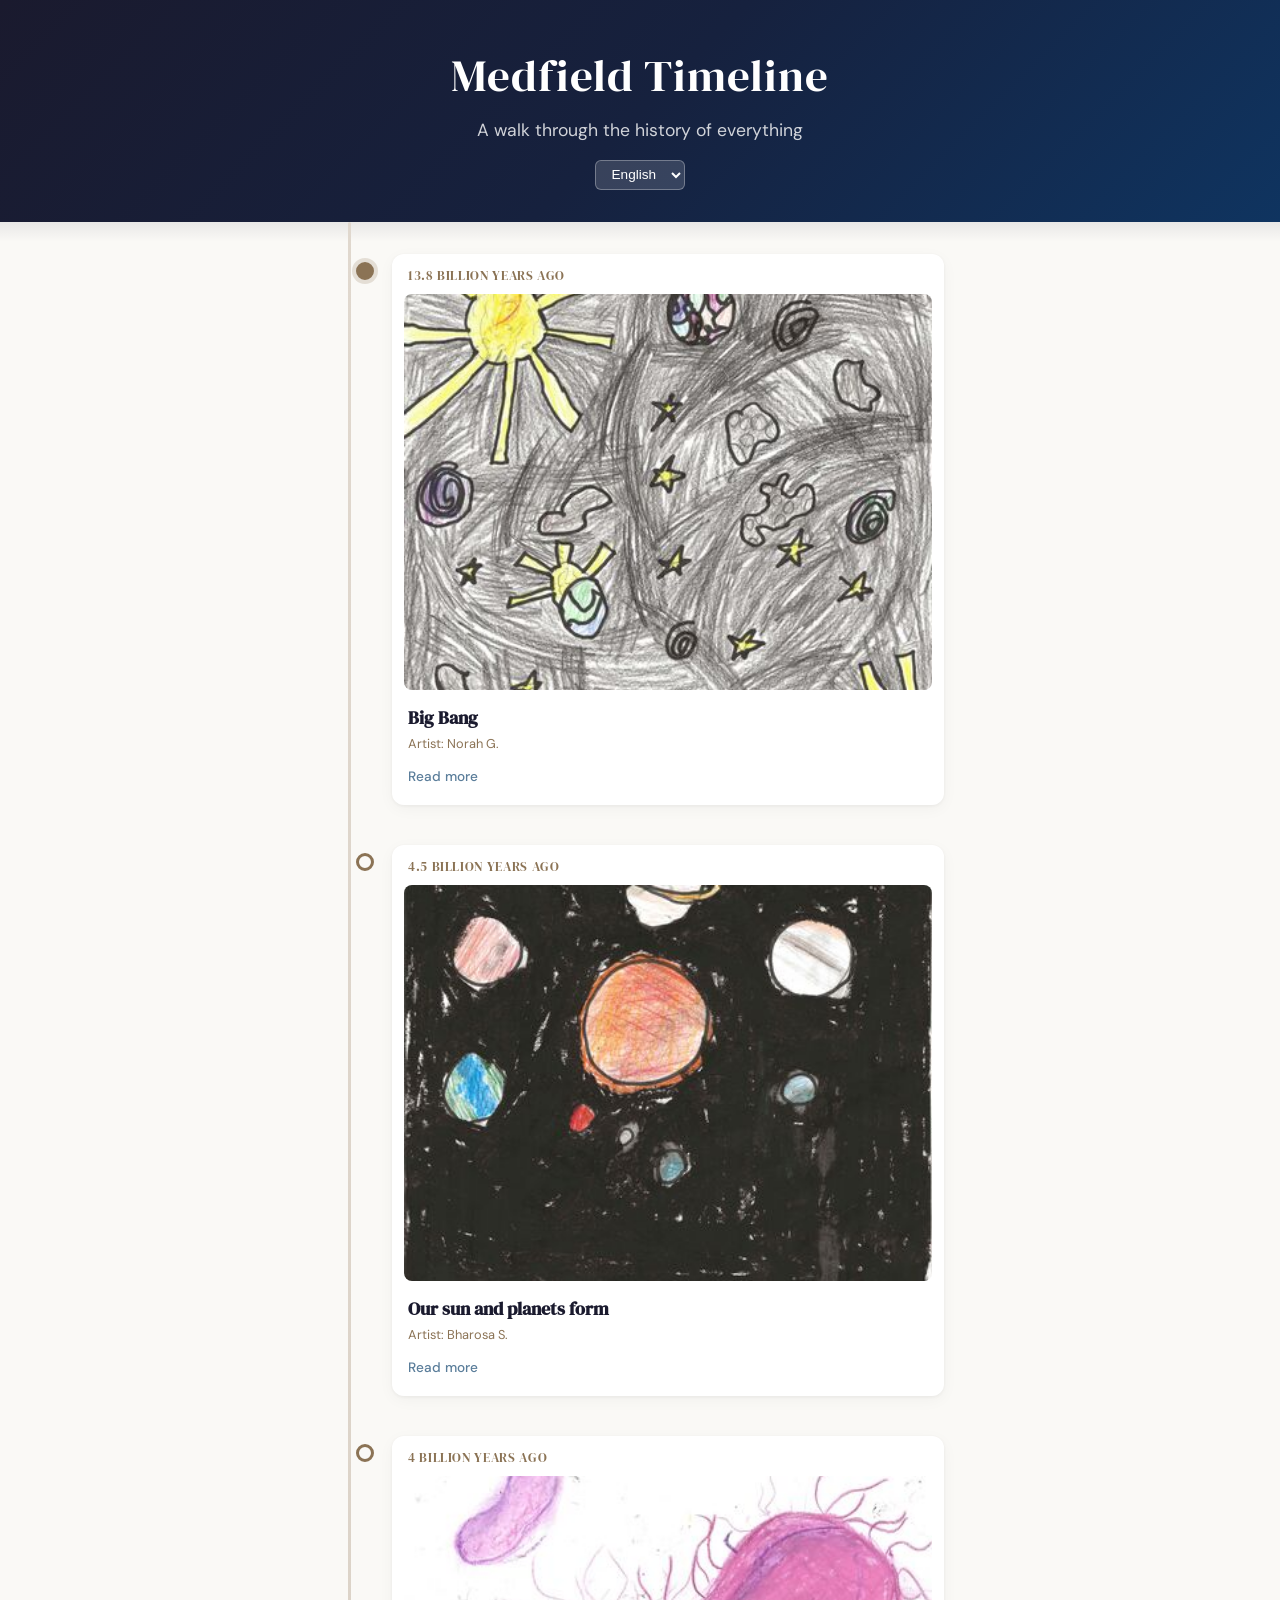
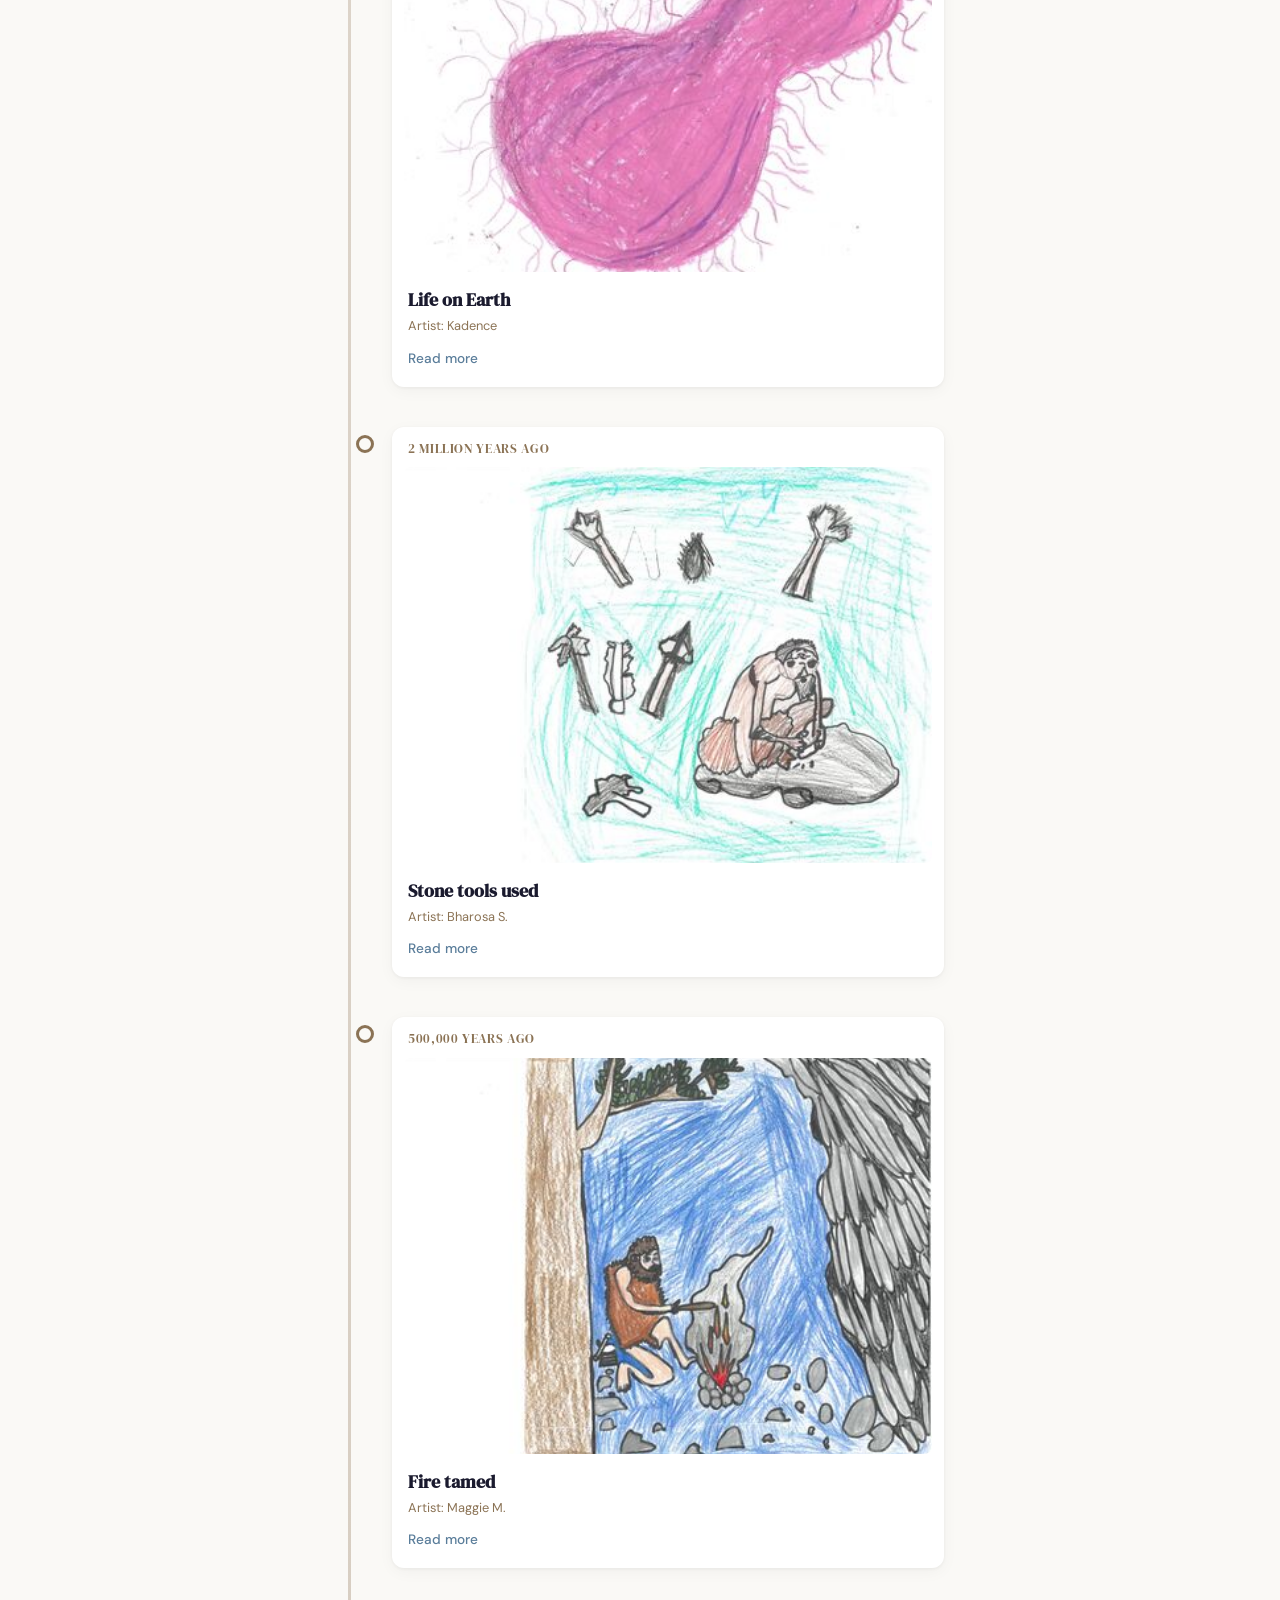
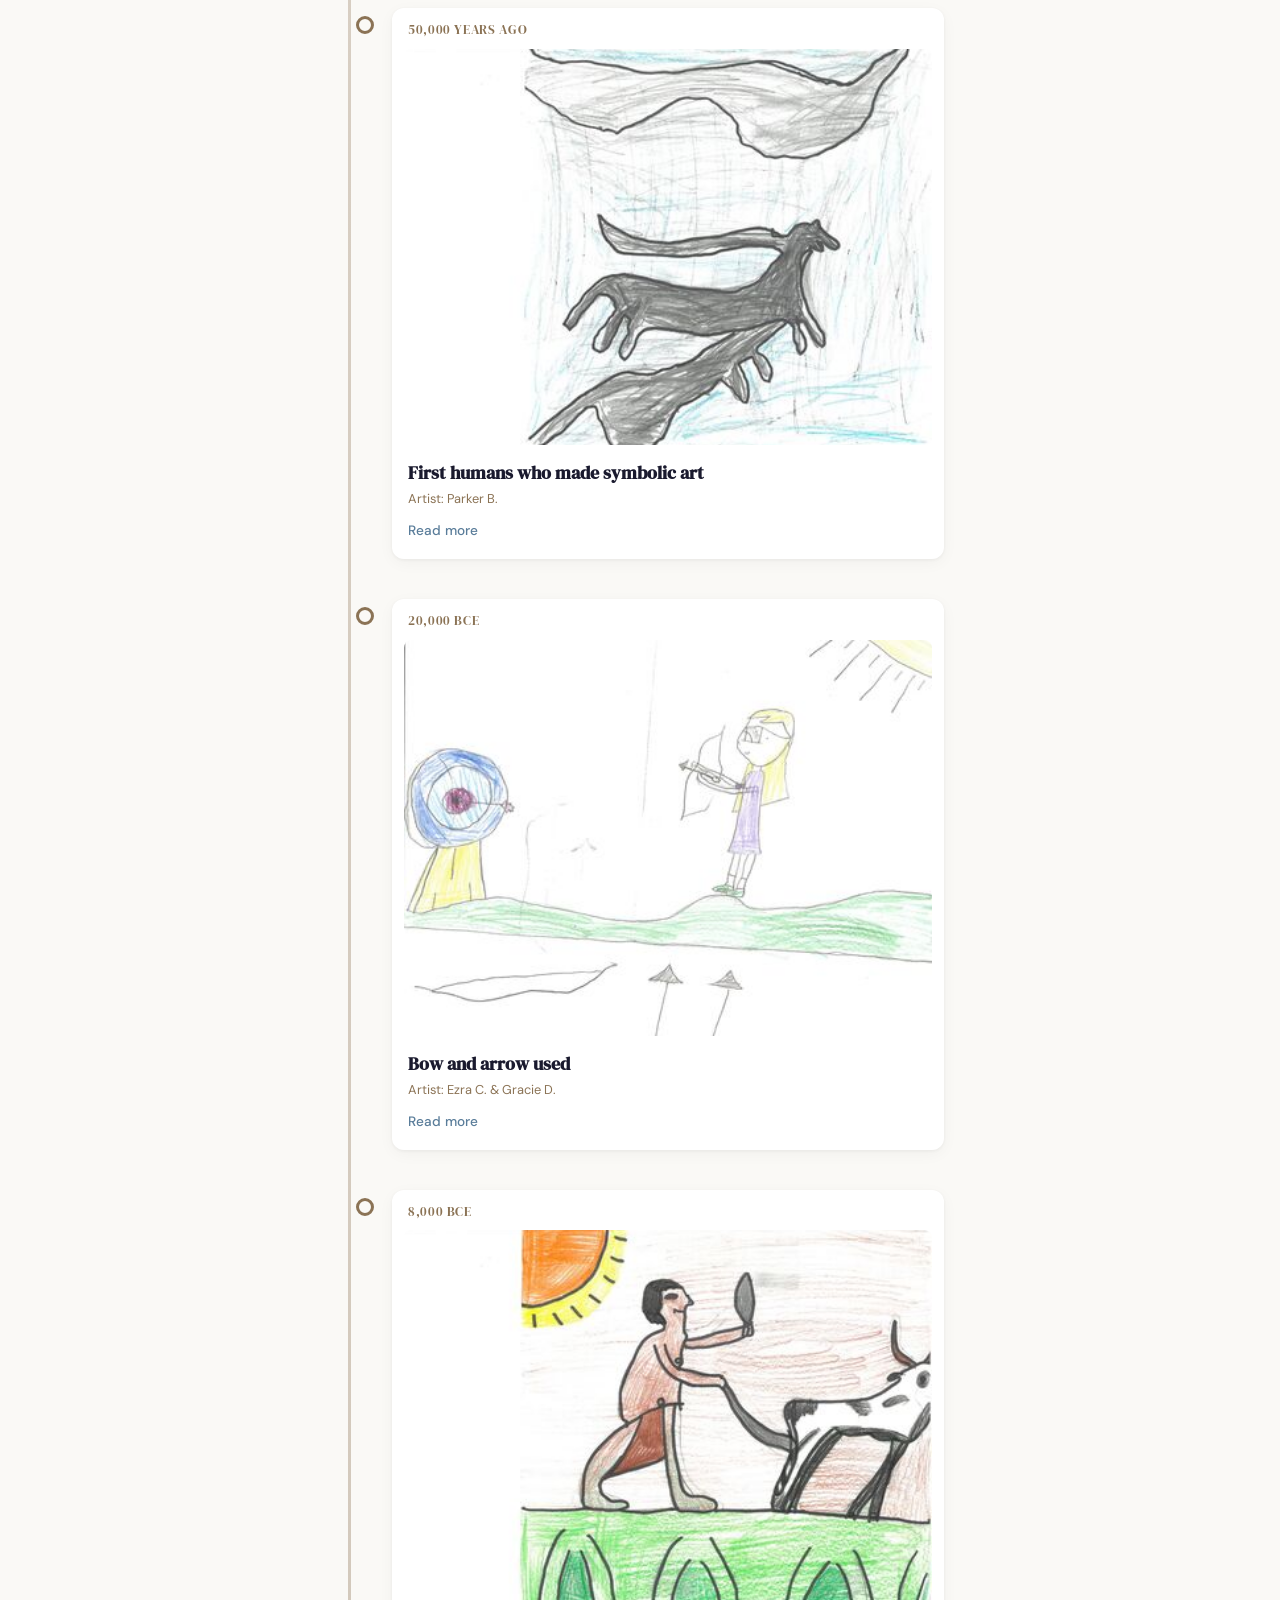
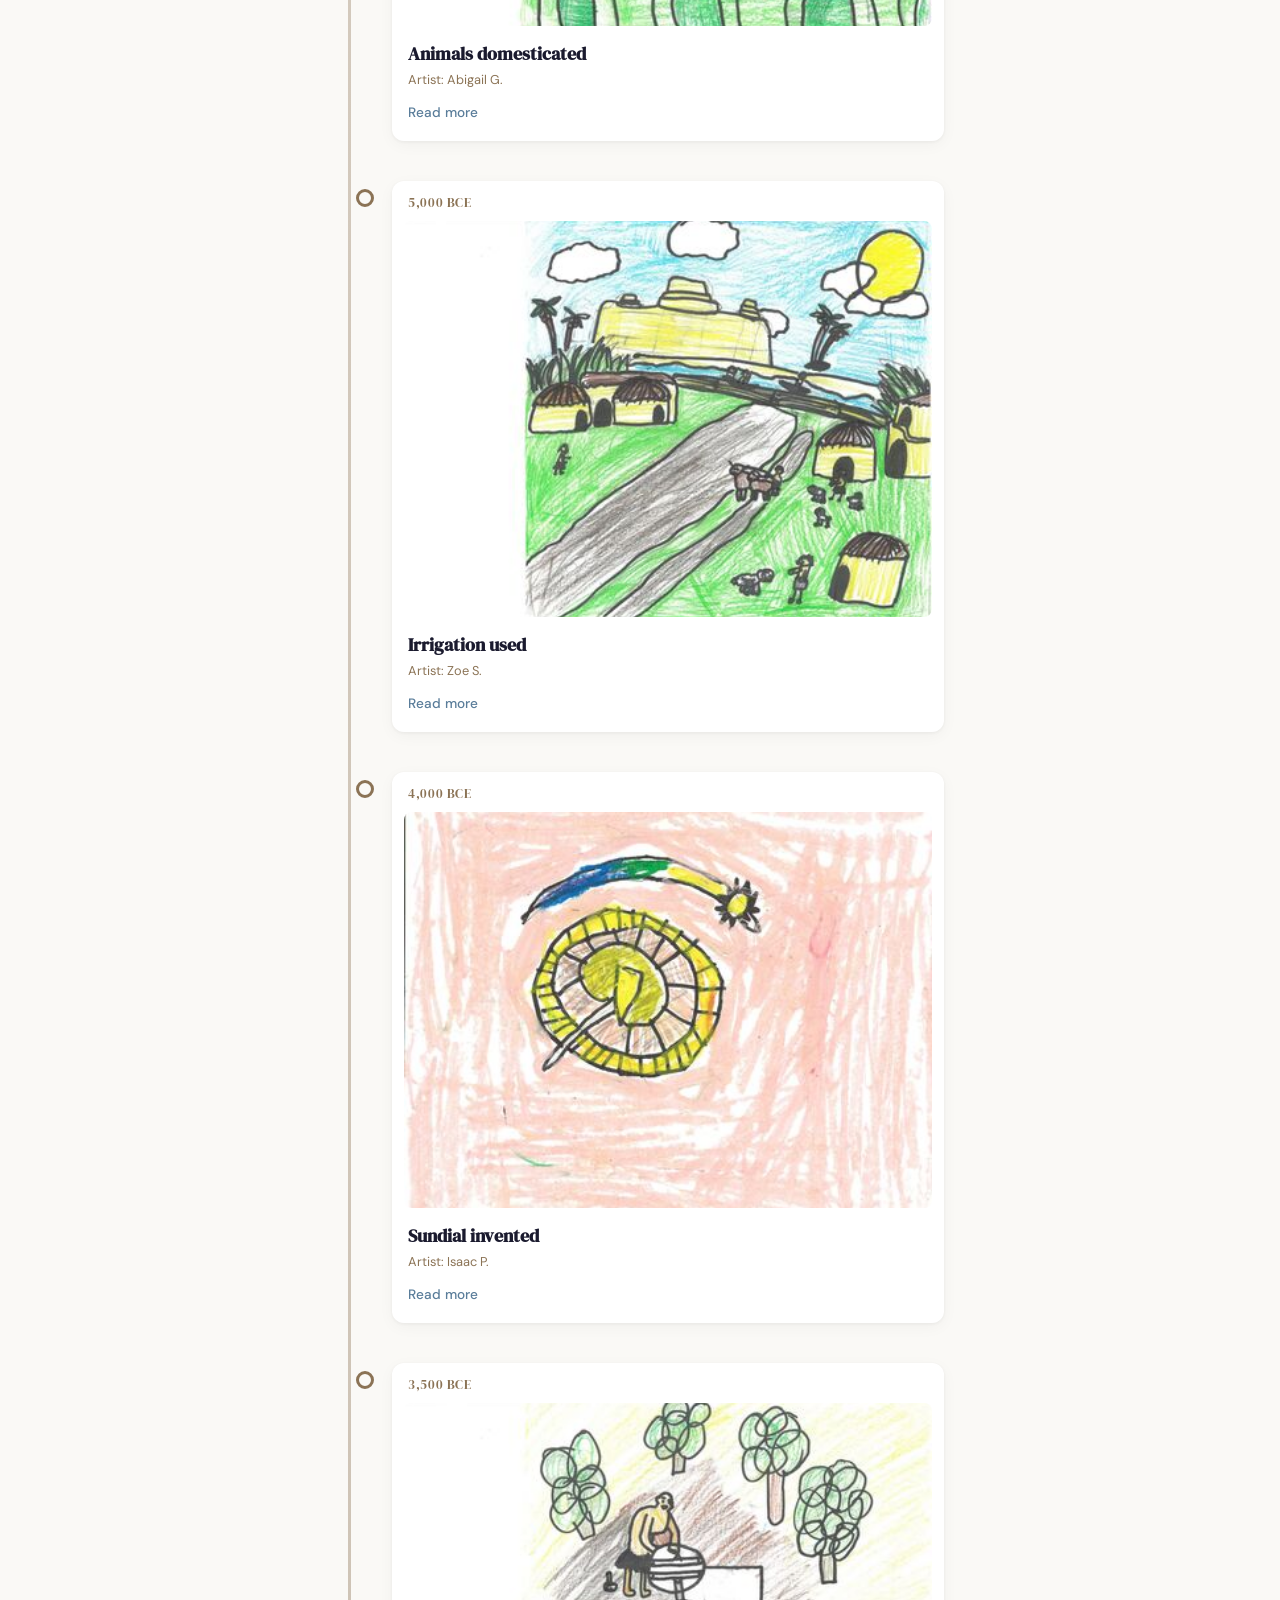
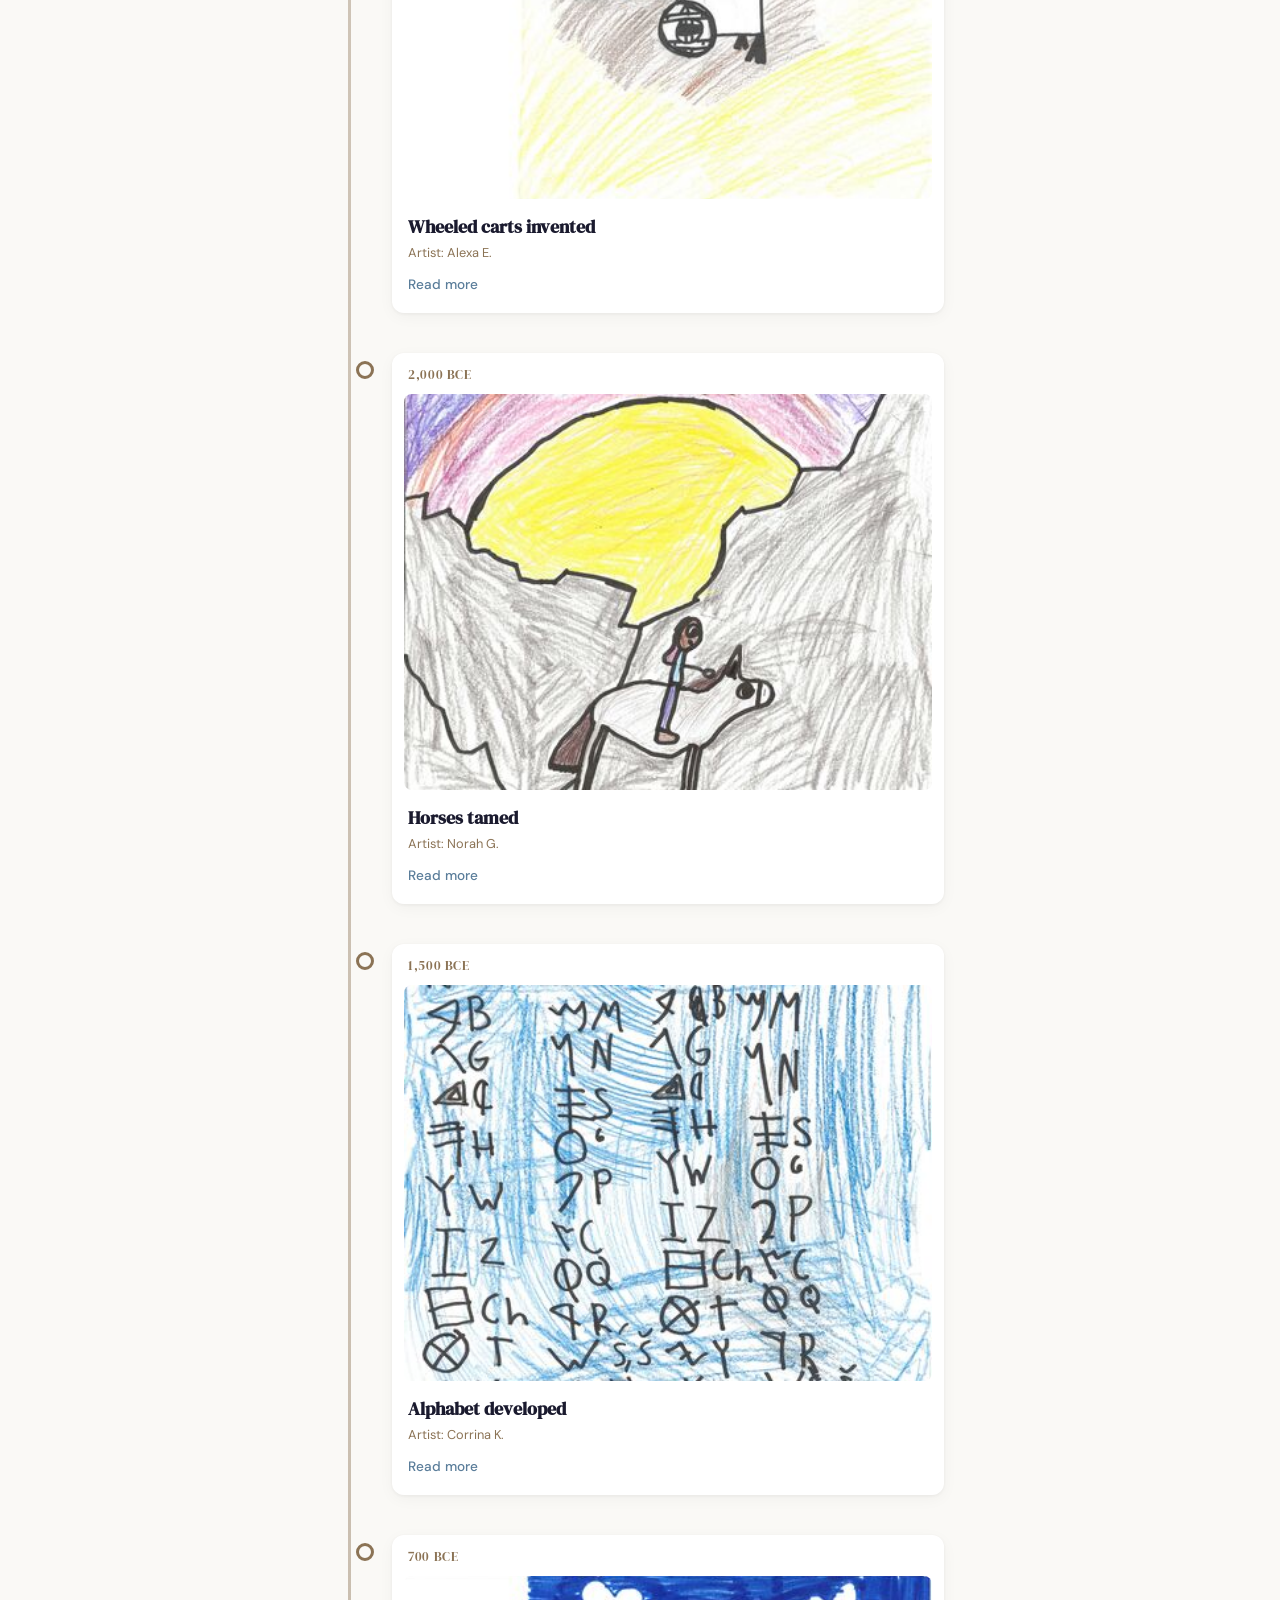
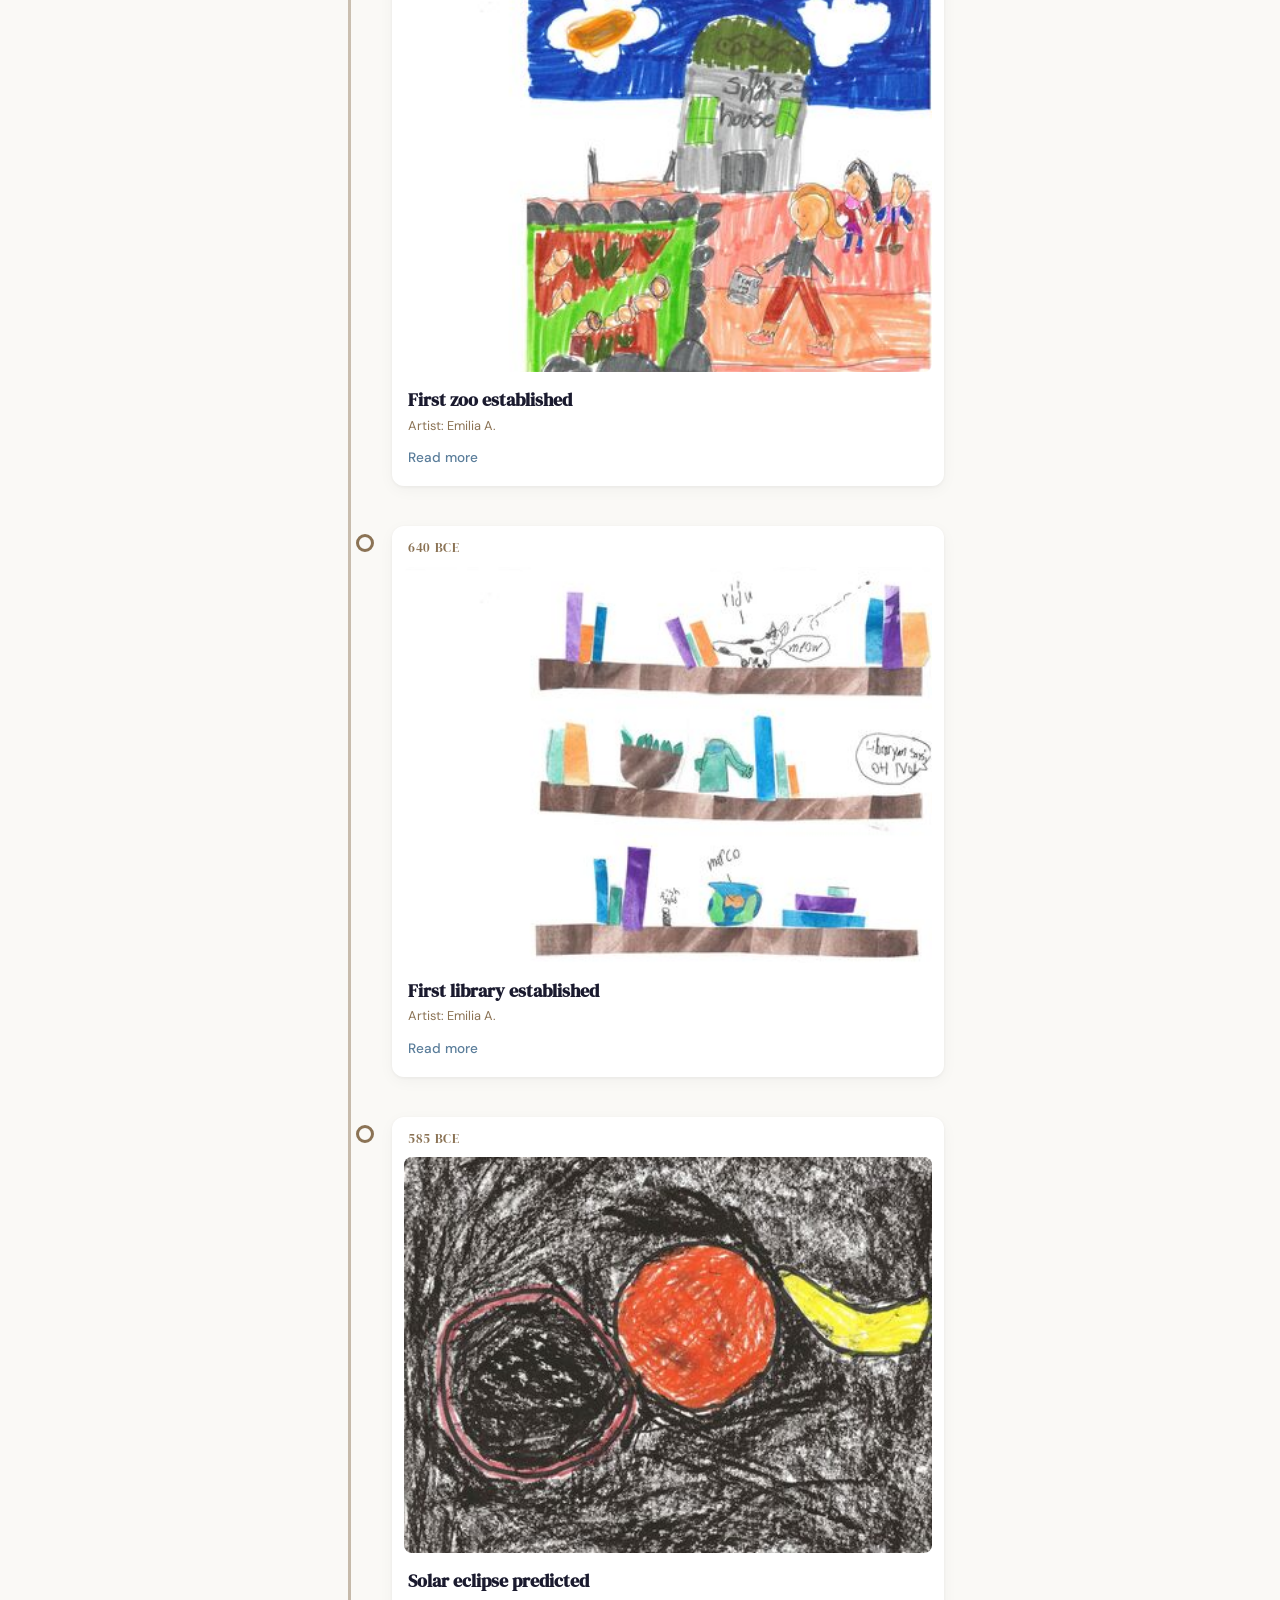
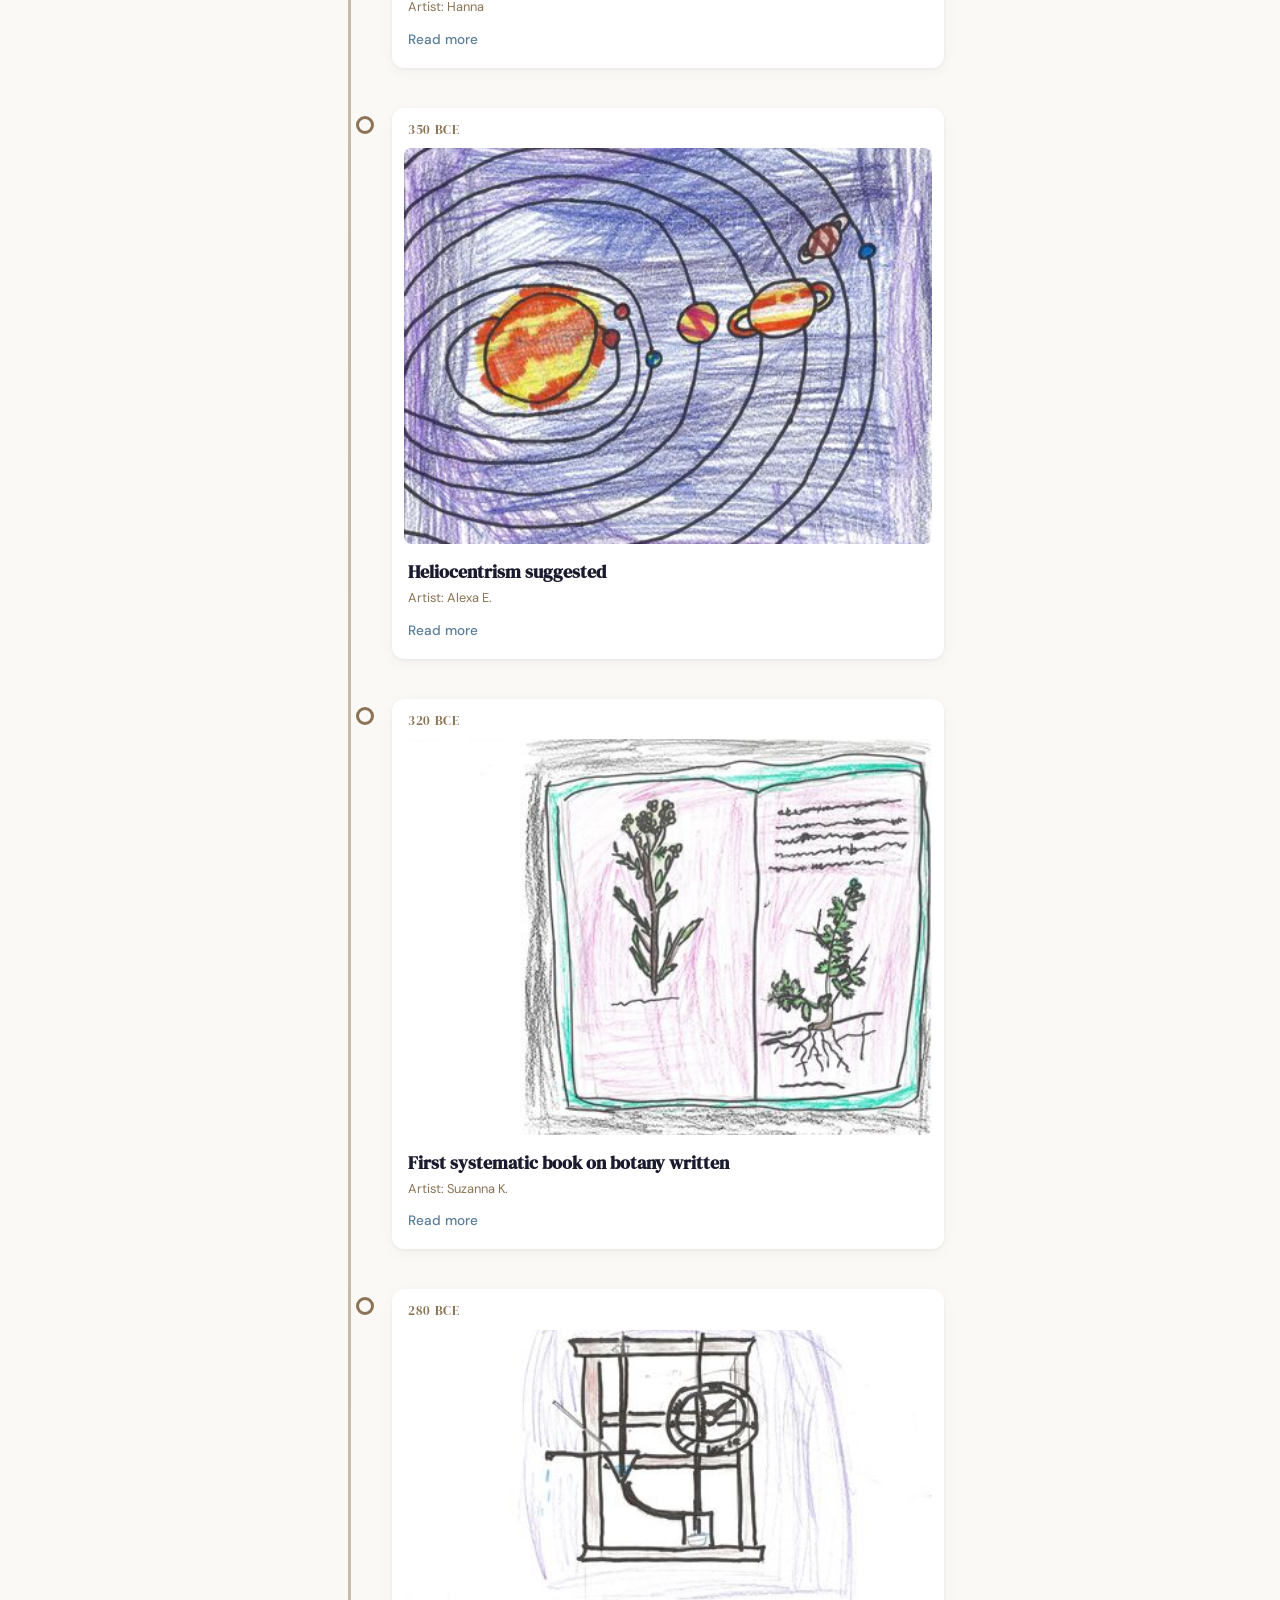
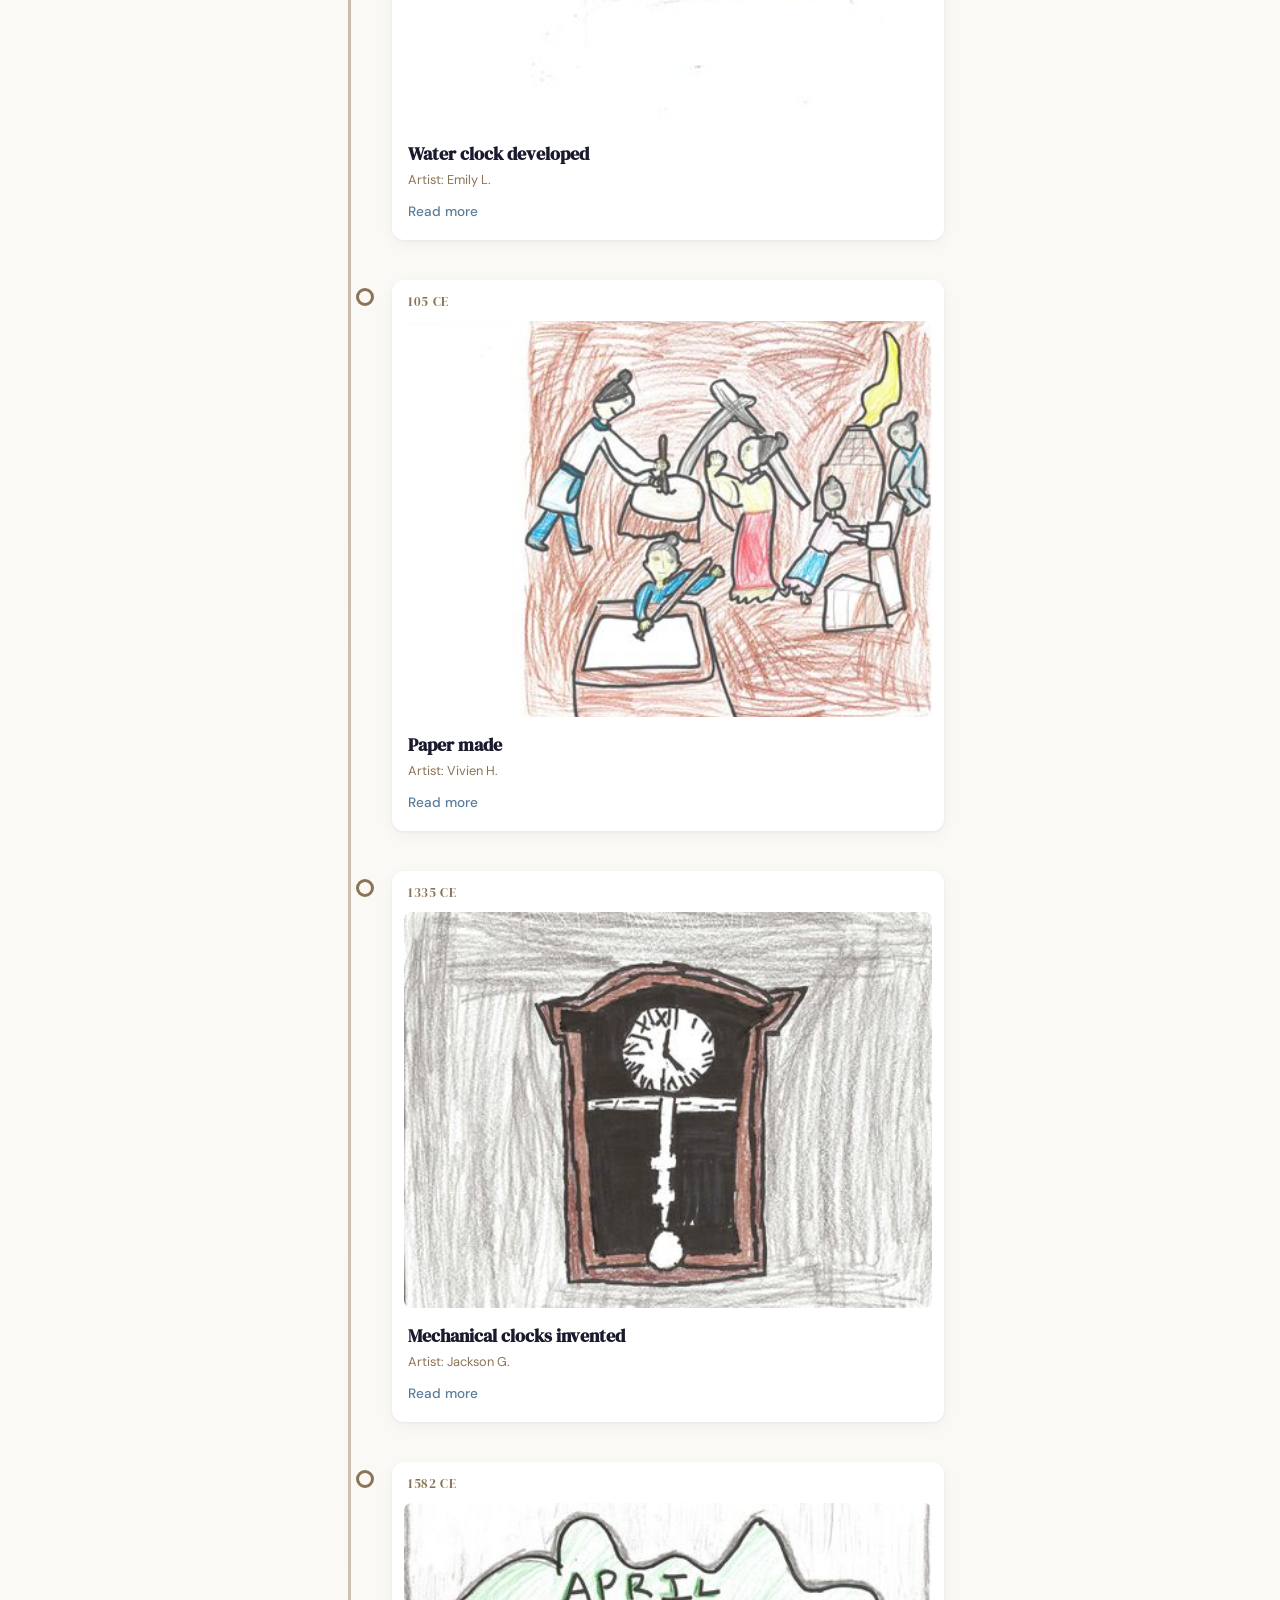
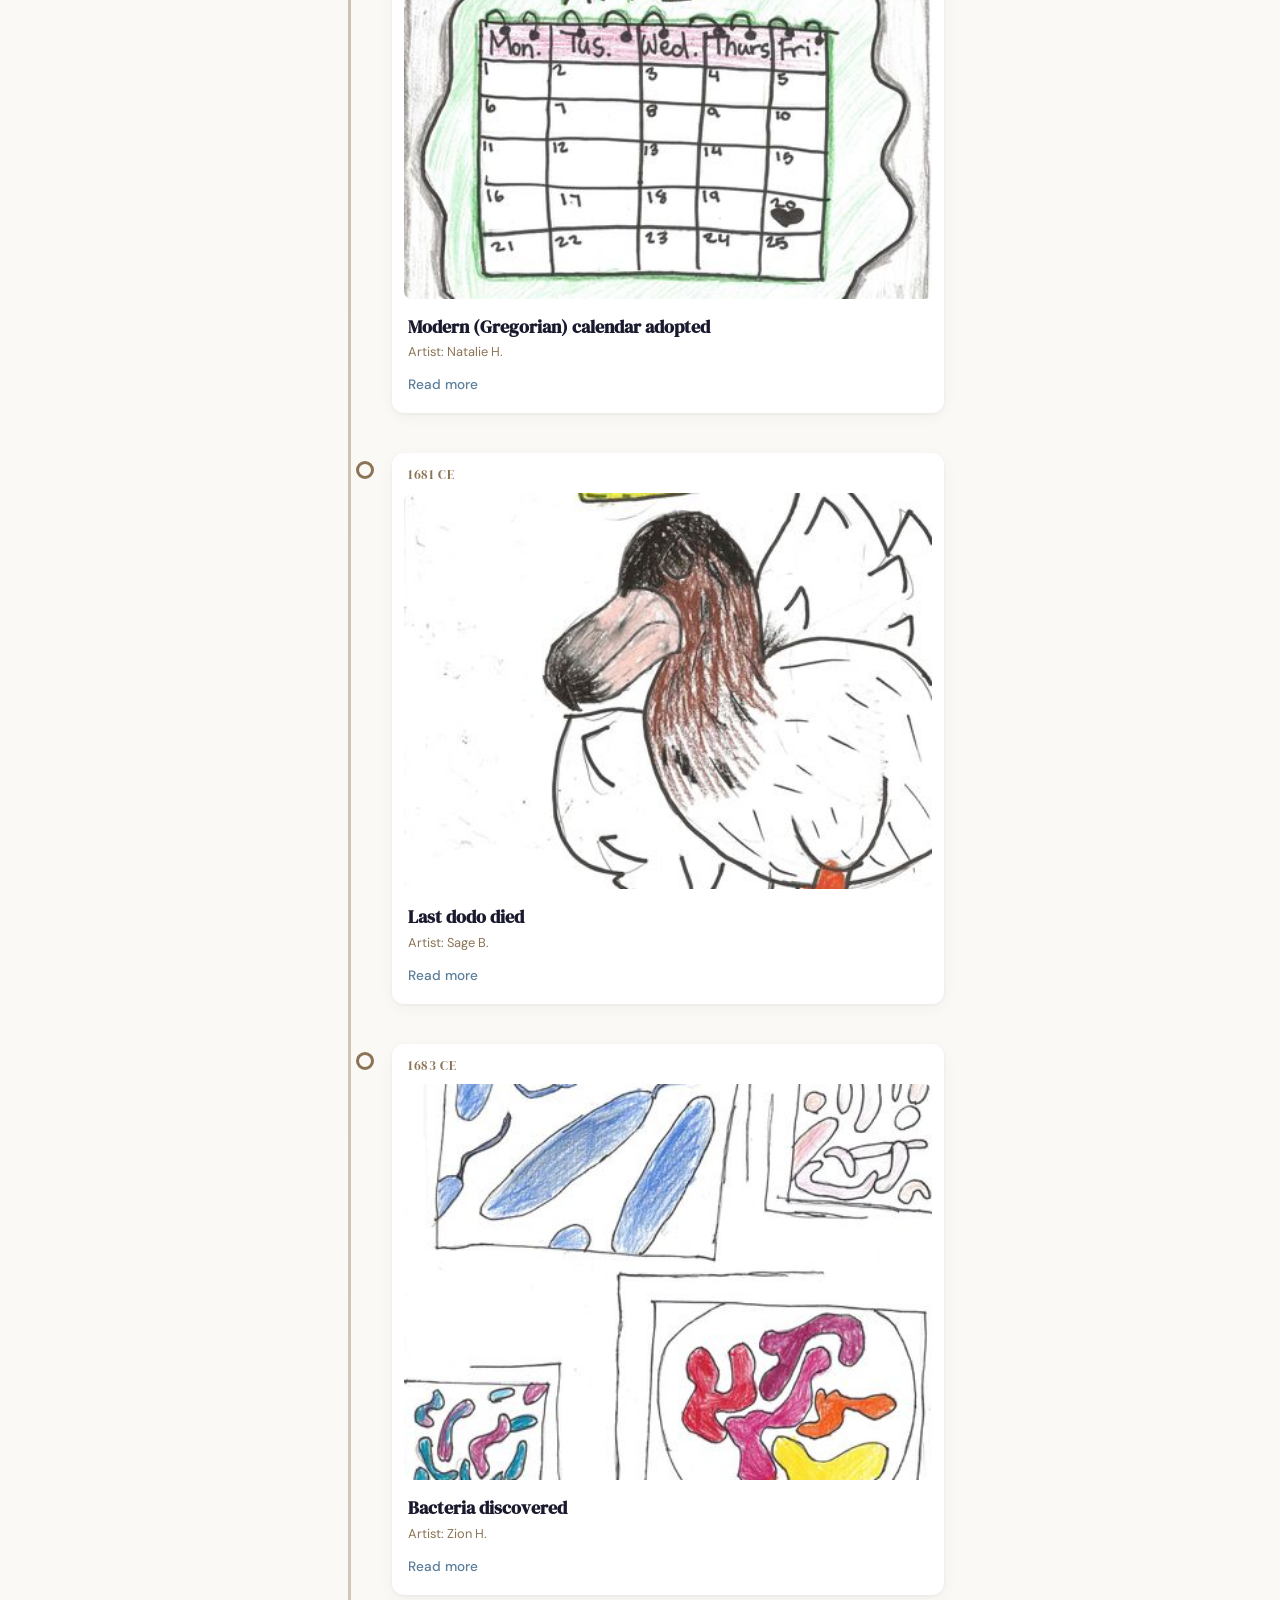
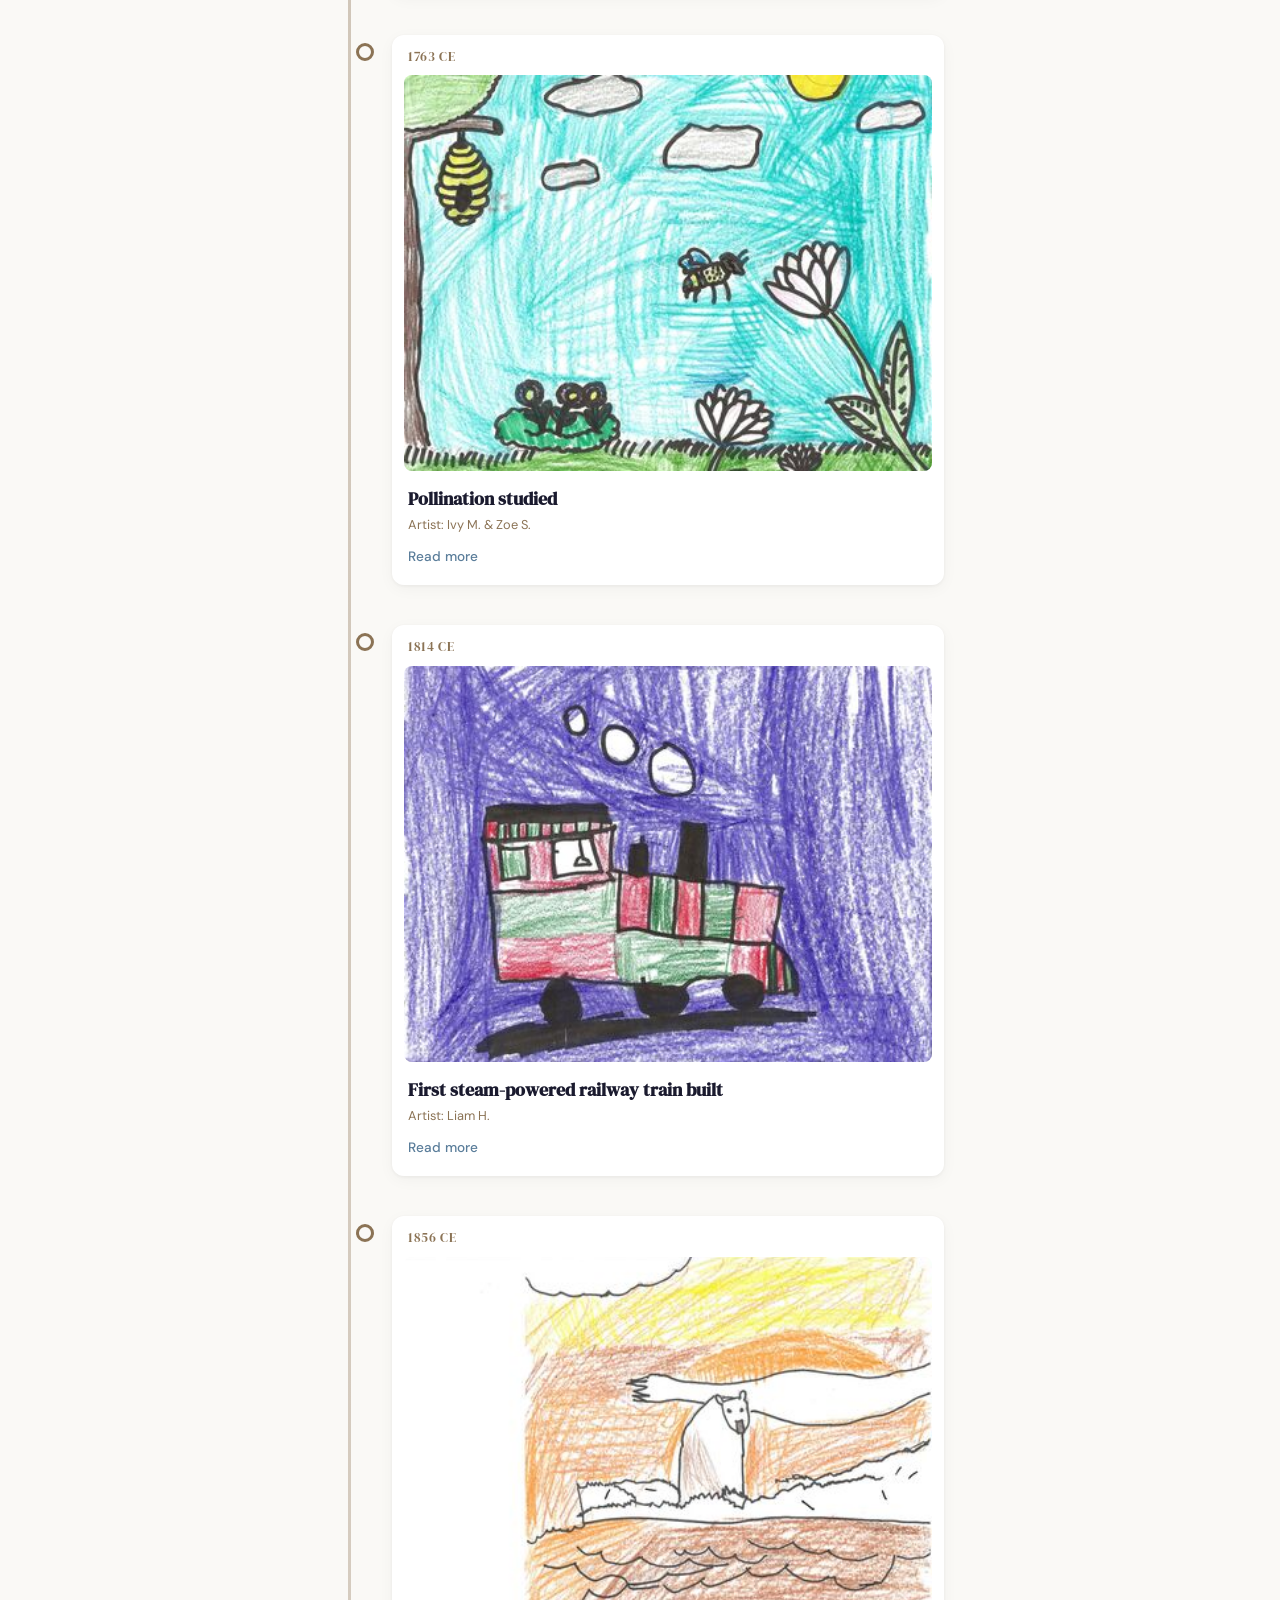
==== site/index.html @ 6f22b20f "Add Noto Sans Devanagari web font for Nepali rendering Co-authored-by: Shelley <shelley@exe.dev>" ====
<!DOCTYPE html>
<html lang="en" dir="ltr">
<head>
  <meta charset="UTF-8">
  <meta name="viewport" content="width=device-width, initial-scale=1.0">
  <title>Medfield Timeline</title>
  <meta name="description" content="A walk through the history of everything — artwork by Medfield students on a fence.">
  <link rel="stylesheet" href="style.css">
  <link rel="preconnect" href="https://fonts.googleapis.com">
  <link rel="preconnect" href="https://fonts.gstatic.com" crossorigin>
  <link href="https://fonts.googleapis.com/css2?family=DM+Sans:wght@400;500;700&family=DM+Serif+Display&family=Noto+Sans+Devanagari:wght@400;500;700&display=swap" rel="stylesheet">
</head>
<body>
  <header class="site-header">
    <div class="header-inner">
      <h1 class="site-title" data-i18n="site_title">Medfield Timeline</h1>
      <p class="site-subtitle" data-i18n="site_subtitle">A walk through the history of everything</p>
      <nav class="lang-switcher" aria-label="Language">
        <select id="lang-select" aria-label="Language"></select>
      </nav>
    </div>
  </header>

  <main class="timeline" id="timeline">
    <!-- entries injected by JS -->
  </main>

  <!-- Lightbox overlay -->
  <div class="lightbox" id="lightbox" role="dialog" aria-modal="true" aria-label="Artwork detail" hidden>
    <button class="lightbox-close" aria-label="Close">&times;</button>
    <img class="lightbox-img" id="lightbox-img" src="" alt="">
  </div>

  <footer class="site-footer">
    <p>Artwork by students of Medfield, Baltimore</p>
  </footer>

  <script src="app.js"></script>
</body>
</html>
---- site/style.css ----
/* === Reset & Base === */
*, *::before, *::after { box-sizing: border-box; margin: 0; padding: 0; }
html { scroll-behavior: smooth; -webkit-text-size-adjust: 100%; }
body {
  font-family: 'DM Sans', 'Noto Sans Devanagari', system-ui, sans-serif;
  background: #faf9f6;
  color: #2c2c2c;
  line-height: 1.6;
  min-height: 100vh;
}

/* === Header === */
.site-header {
  background: linear-gradient(135deg, #1a1a2e 0%, #16213e 50%, #0f3460 100%);
  color: #fff;
  padding: 2.5rem 1rem 2rem;
  text-align: center;
  position: relative;
}
.site-header::after {
  content: '';
  position: absolute;
  bottom: -20px;
  left: 0; right: 0;
  height: 20px;
  background: linear-gradient(to bottom, rgba(26,26,46,0.08), transparent);
}
.site-title {
  font-family: 'DM Serif Display', 'Noto Sans Devanagari', serif;
  font-size: clamp(1.8rem, 5vw, 2.8rem);
  font-weight: 400;
  letter-spacing: 0.02em;
  margin-bottom: 0.25rem;
}
.site-subtitle {
  font-size: clamp(0.9rem, 2.5vw, 1.1rem);
  opacity: 0.8;
  font-weight: 400;
}
.lang-switcher {
  margin-top: 1rem;
}
.lang-switcher select {
  background: rgba(255,255,255,0.15);
  color: #fff;
  border: 1px solid rgba(255,255,255,0.3);
  border-radius: 6px;
  padding: 0.35rem 0.7rem;
  font-size: 0.85rem;
  cursor: pointer;
}
.lang-switcher select option { color: #333; background: #fff; }

/* === Timeline === */
.timeline {
  max-width: 640px;
  margin: 0 auto;
  padding: 2rem 1rem 3rem;
  position: relative;
}
/* Vertical line */
.timeline::before {
  content: '';
  position: absolute;
  left: 28px;
  top: 0;
  bottom: 0;
  width: 3px;
  background: linear-gradient(to bottom, #e0d8ce, #c4b8a8, #e0d8ce);
  border-radius: 2px;
}

/* === Entry Card === */
.entry {
  position: relative;
  padding-left: 56px;
  margin-bottom: 2.5rem;
  opacity: 0;
  transform: translateY(20px);
  animation: fadeUp 0.4s ease forwards;
}
.entry:nth-child(1)  { animation-delay: 0.05s; }
.entry:nth-child(2)  { animation-delay: 0.1s; }
.entry:nth-child(3)  { animation-delay: 0.15s; }
.entry:nth-child(4)  { animation-delay: 0.2s; }
.entry:nth-child(5)  { animation-delay: 0.25s; }

@keyframes fadeUp {
  to { opacity: 1; transform: translateY(0); }
}

/* Timeline dot */
.entry::before {
  content: '';
  position: absolute;
  left: 20px;
  top: 8px;
  width: 18px;
  height: 18px;
  background: #faf9f6;
  border: 3px solid #8b7355;
  border-radius: 50%;
  z-index: 1;
}
.entry:first-child::before {
  background: #8b7355;
  box-shadow: 0 0 0 4px rgba(139,115,85,0.2);
}

.entry-card {
  background: #fff;
  border-radius: 12px;
  box-shadow: 0 1px 4px rgba(0,0,0,0.06), 0 4px 16px rgba(0,0,0,0.04);
  overflow: hidden;
  transition: box-shadow 0.2s;
}
.entry-card:hover {
  box-shadow: 0 2px 8px rgba(0,0,0,0.1), 0 8px 24px rgba(0,0,0,0.06);
}

.entry-year {
  font-family: 'DM Serif Display', 'Noto Sans Devanagari', serif;
  font-size: 0.8rem;
  color: #8b7355;
  letter-spacing: 0.05em;
  padding: 0.75rem 1rem 0;
  text-transform: uppercase;
}

.entry-img-wrap {
  margin: 0.5rem 0.75rem;
  border-radius: 8px;
  overflow: hidden;
  cursor: pointer;
  position: relative;
  aspect-ratio: 1;
  background: #f0ece4;
}
.entry-img-wrap img {
  width: 100%;
  height: 100%;
  object-fit: cover;
  display: block;
  transition: transform 0.3s;
}
.entry-img-wrap:hover img {
  transform: scale(1.03);
}
.entry-img-wrap .no-image {
  display: flex;
  align-items: center;
  justify-content: center;
  height: 100%;
  color: #b0a898;
  font-size: 0.9rem;
  font-style: italic;
}

.entry-body {
  padding: 0.5rem 1rem 1rem;
}
.entry-title {
  font-family: 'DM Serif Display', 'Noto Sans Devanagari', serif;
  font-size: 1.15rem;
  color: #1a1a2e;
  margin-bottom: 0.25rem;
  line-height: 1.3;
}
.entry-artist {
  font-size: 0.8rem;
  color: #8b7355;
  margin-bottom: 0.5rem;
}
.entry-description {
  font-size: 0.9rem;
  color: #555;
  line-height: 1.6;
  display: none;
}
.entry-description.open { display: block; }

.entry-toggle {
  background: none;
  border: none;
  color: #5a7d9a;
  font-size: 0.85rem;
  cursor: pointer;
  padding: 0.25rem 0;
  font-family: inherit;
  font-weight: 500;
}
.entry-toggle:hover { text-decoration: underline; }

/* === Lightbox === */
.lightbox {
  position: fixed;
  inset: 0;
  background: rgba(0,0,0,0.9);
  z-index: 1000;
  display: flex;
  align-items: center;
  justify-content: center;
  padding: 1rem;
  cursor: pointer;
}
.lightbox[hidden] { display: none; }
.lightbox-close {
  position: absolute;
  top: 1rem;
  right: 1rem;
  background: none;
  border: none;
  color: #fff;
  font-size: 2rem;
  cursor: pointer;
  z-index: 1001;
  line-height: 1;
  padding: 0.5rem;
}
.lightbox-img {
  max-width: 95vw;
  max-height: 90vh;
  object-fit: contain;
  border-radius: 8px;
}

/* === Footer === */
.site-footer {
  text-align: center;
  padding: 2rem 1rem;
  color: #999;
  font-size: 0.85rem;
  border-top: 1px solid #e8e4de;
}

/* === Scroll-triggered animation for entries beyond initial batch === */
.entry.visible {
  opacity: 1;
  transform: translateY(0);
}
.entry:nth-child(n+6) {
  animation: none;
  transition: opacity 0.4s ease, transform 0.4s ease;
}

/* === Responsive === */
@media (min-width: 480px) {
  .entry-img-wrap { aspect-ratio: 4/3; }
}

@media (prefers-color-scheme: dark) {
  body { background: #1a1a1a; color: #e0e0e0; }
  .entry-card { background: #2a2a2a; box-shadow: 0 1px 4px rgba(0,0,0,0.2); }
  .entry-card:hover { box-shadow: 0 2px 8px rgba(0,0,0,0.3); }
  .entry-title { color: #e8e4de; }
  .entry-description { color: #bbb; }
  .entry::before { background: #1a1a1a; }
  .entry:first-child::before { background: #8b7355; }
  .site-footer { border-top-color: #333; color: #666; }
  .entry-img-wrap { background: #333; }
  .entry-img-wrap .no-image { color: #666; }
}
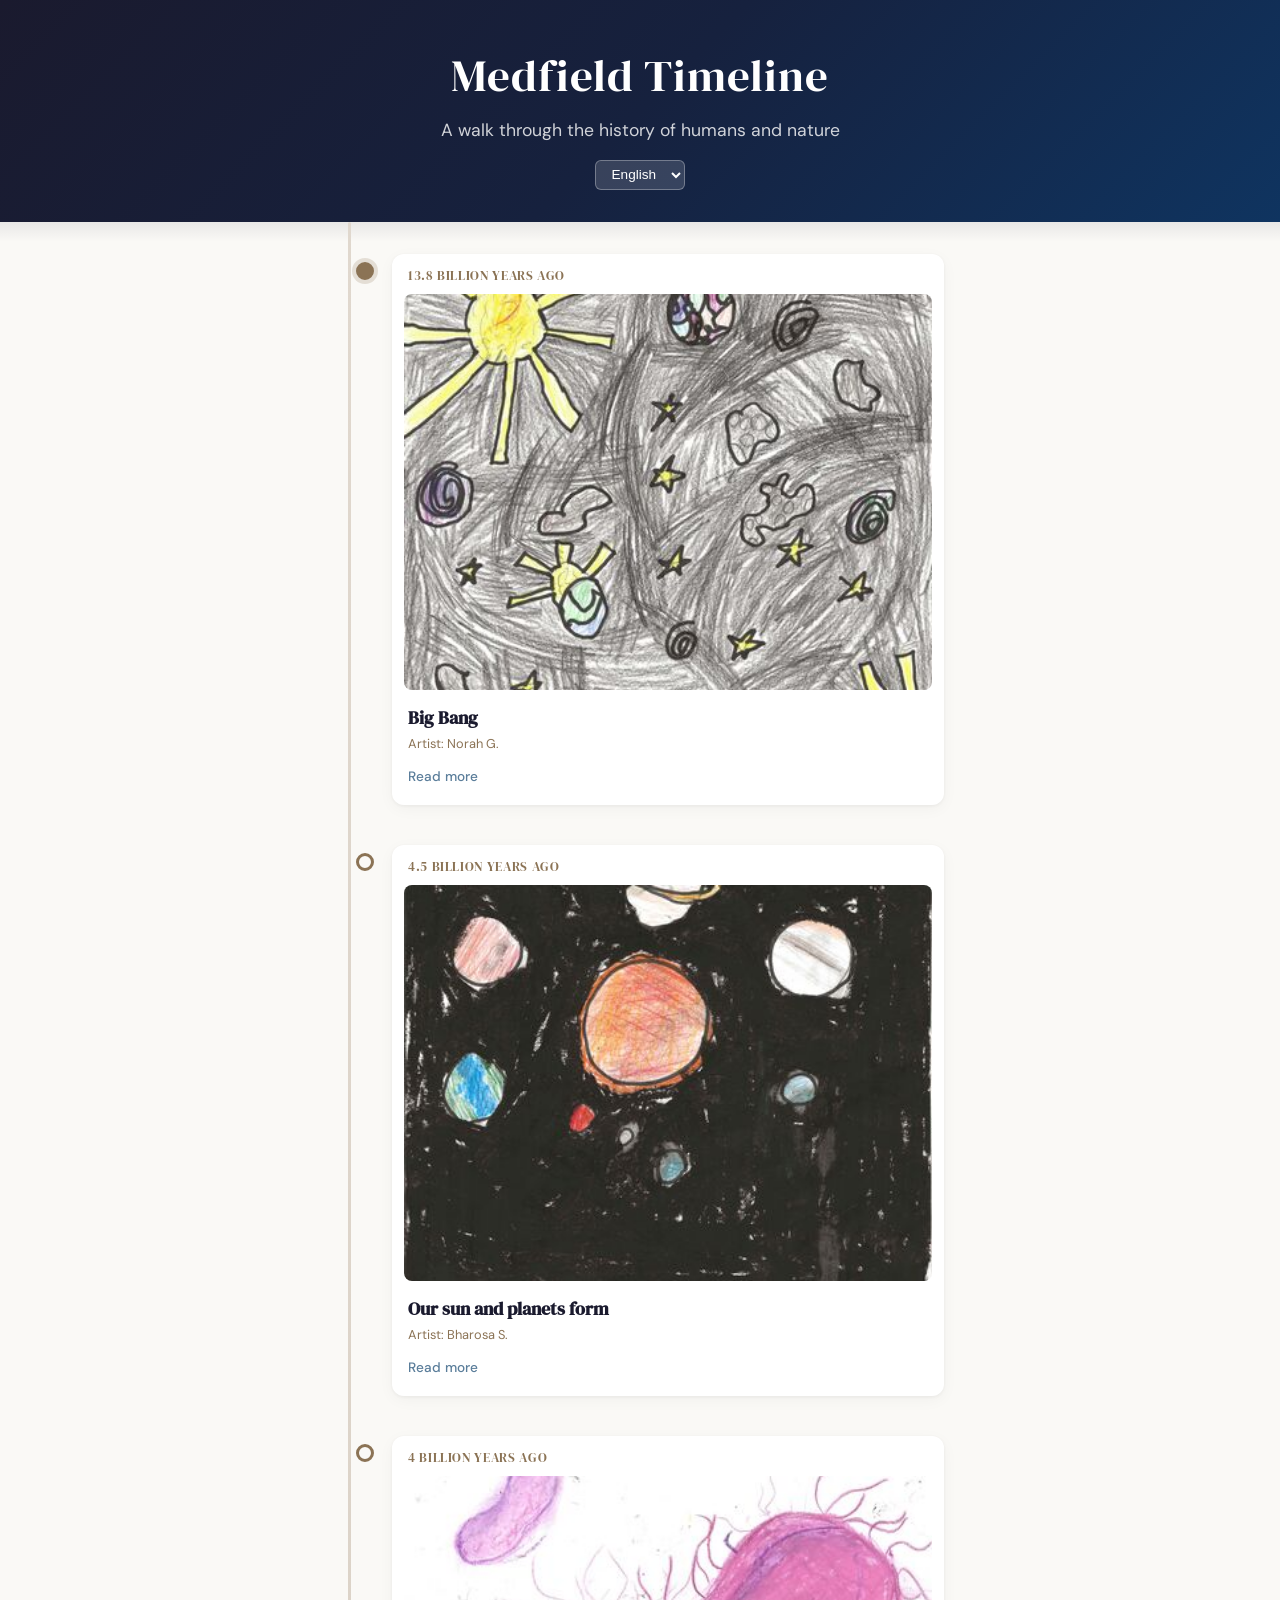
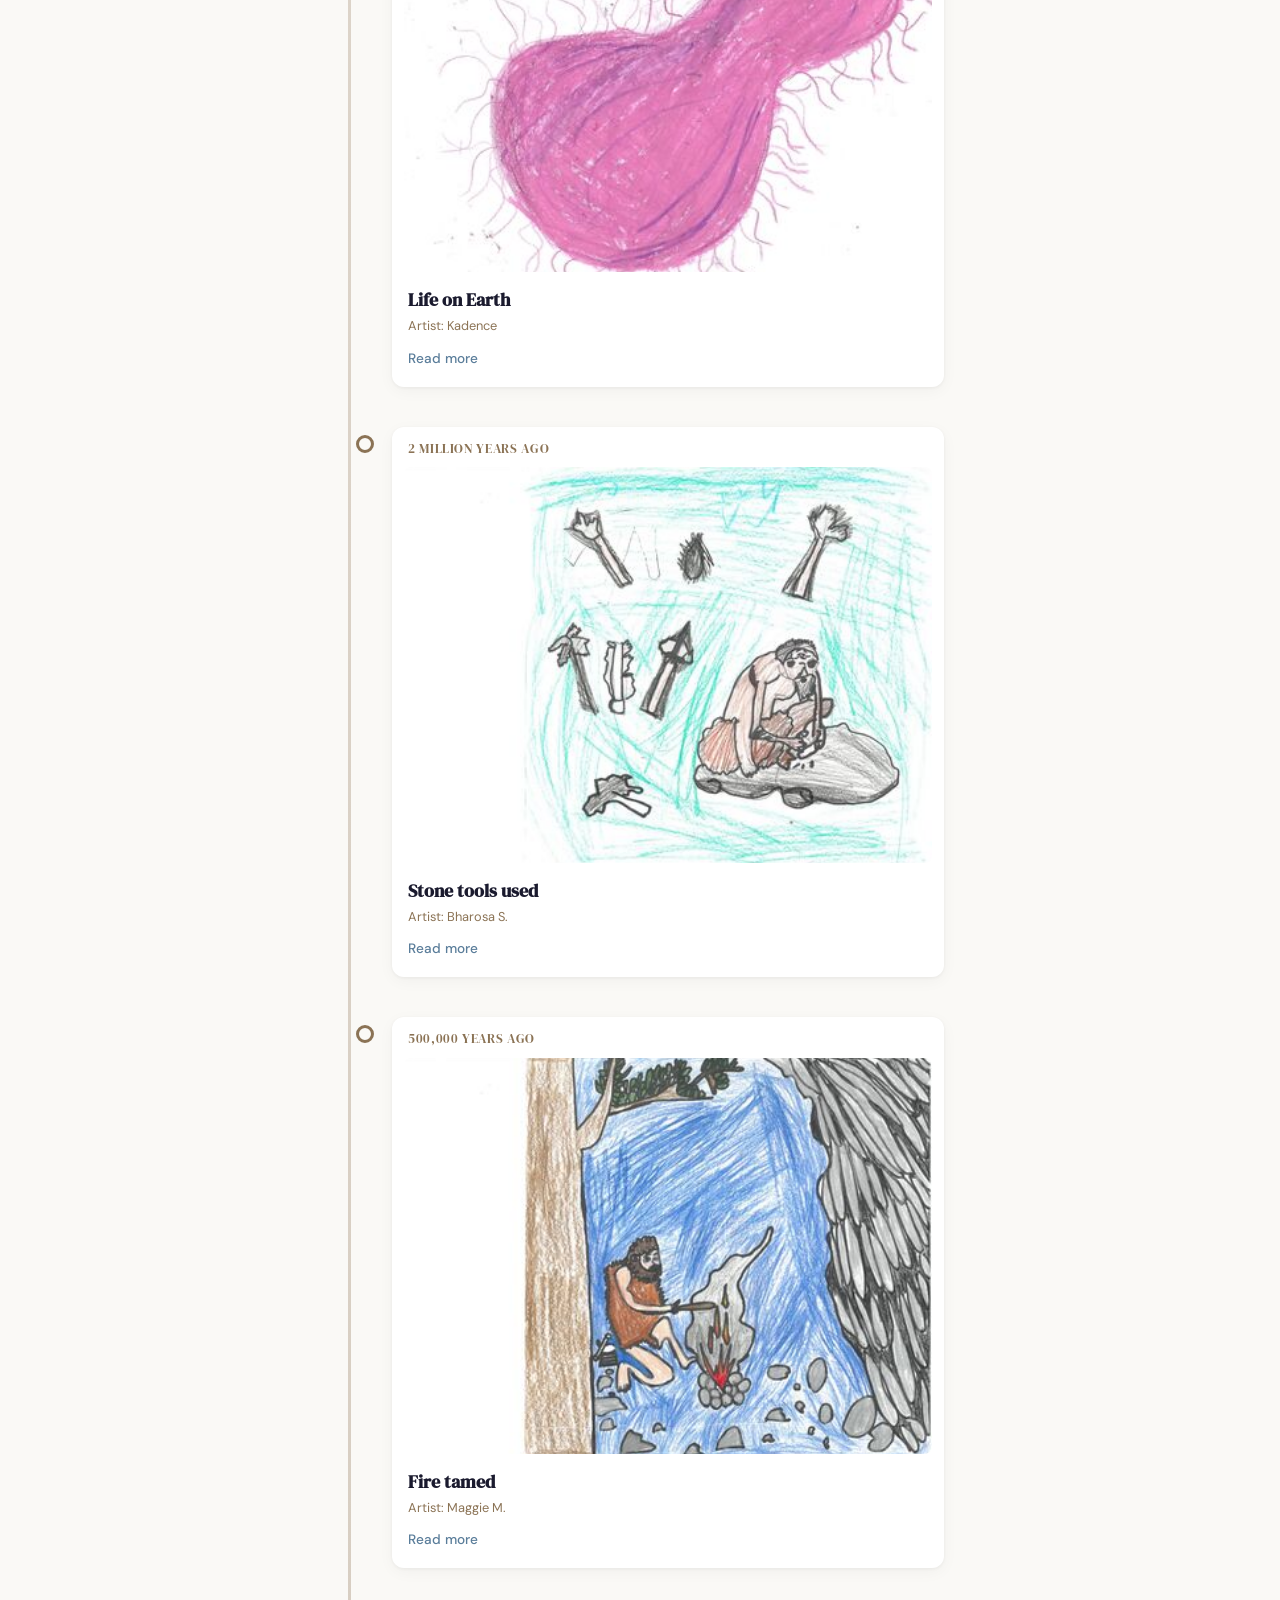
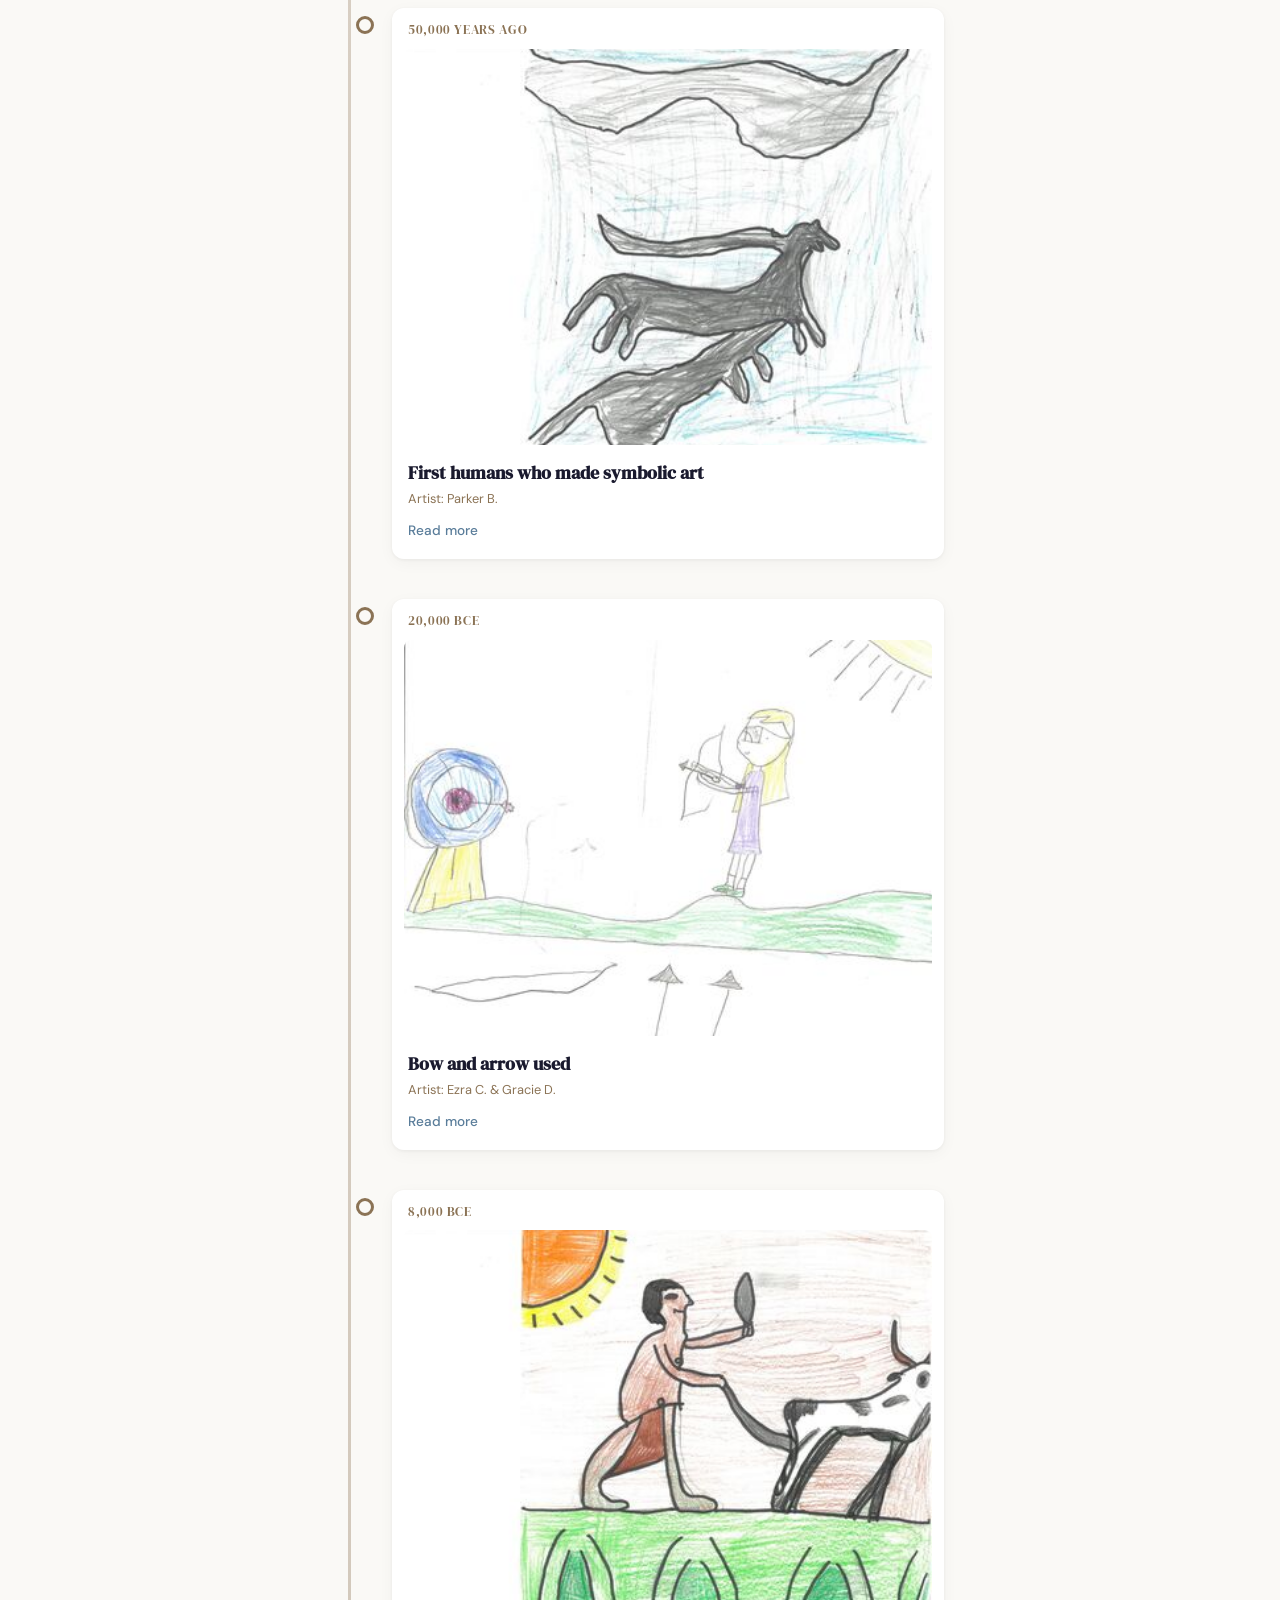
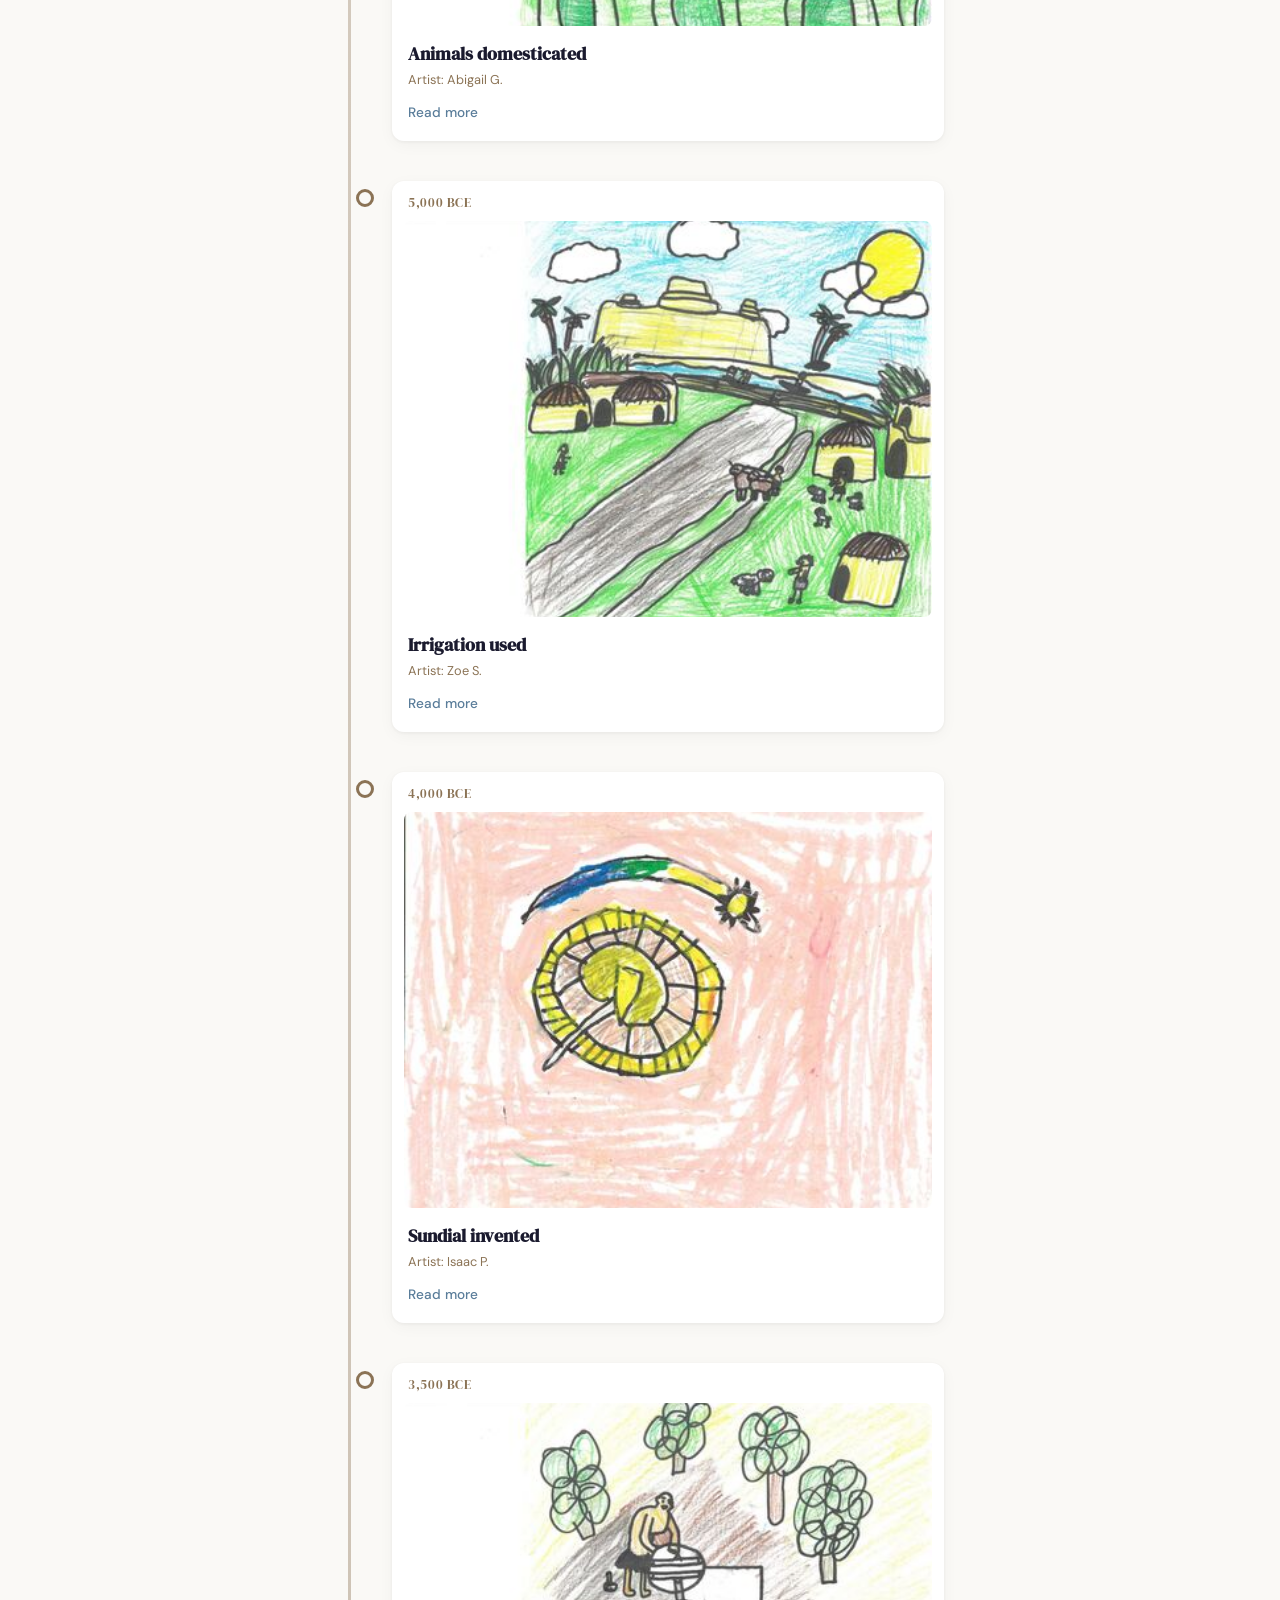
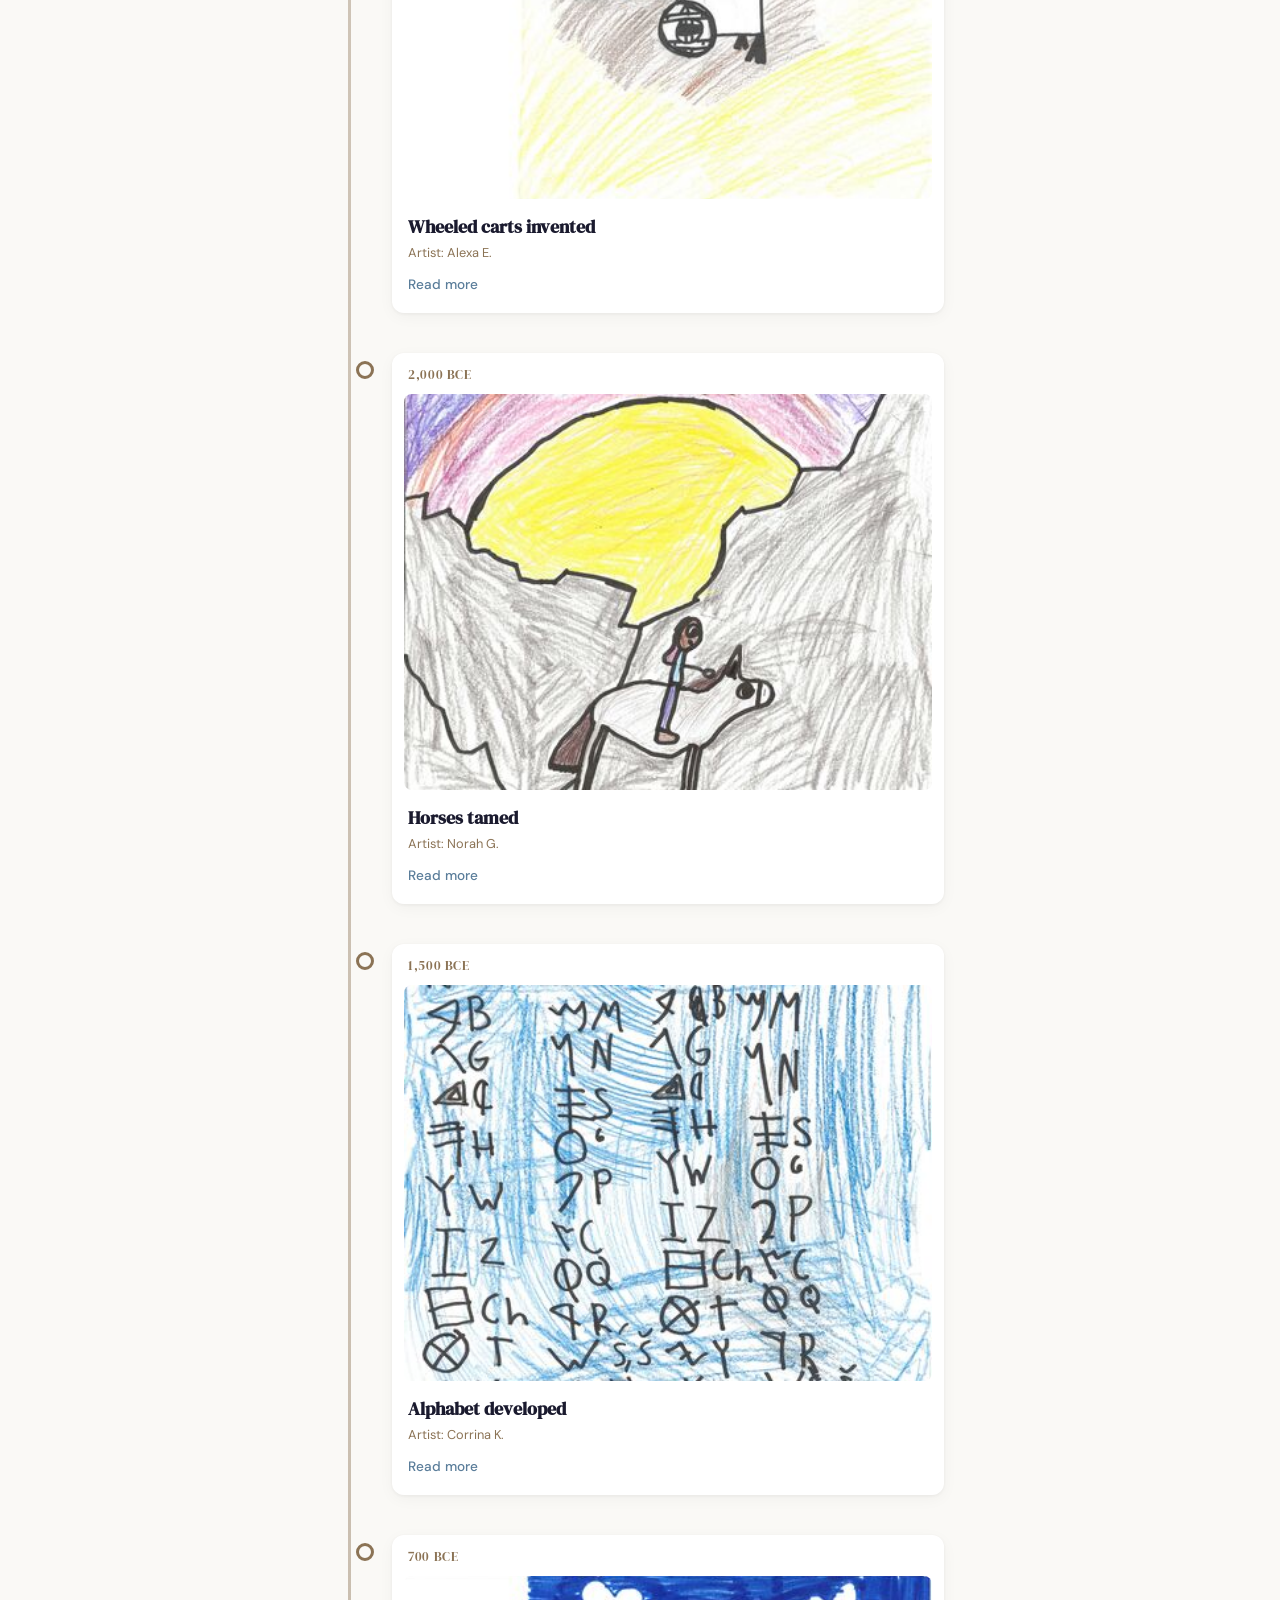
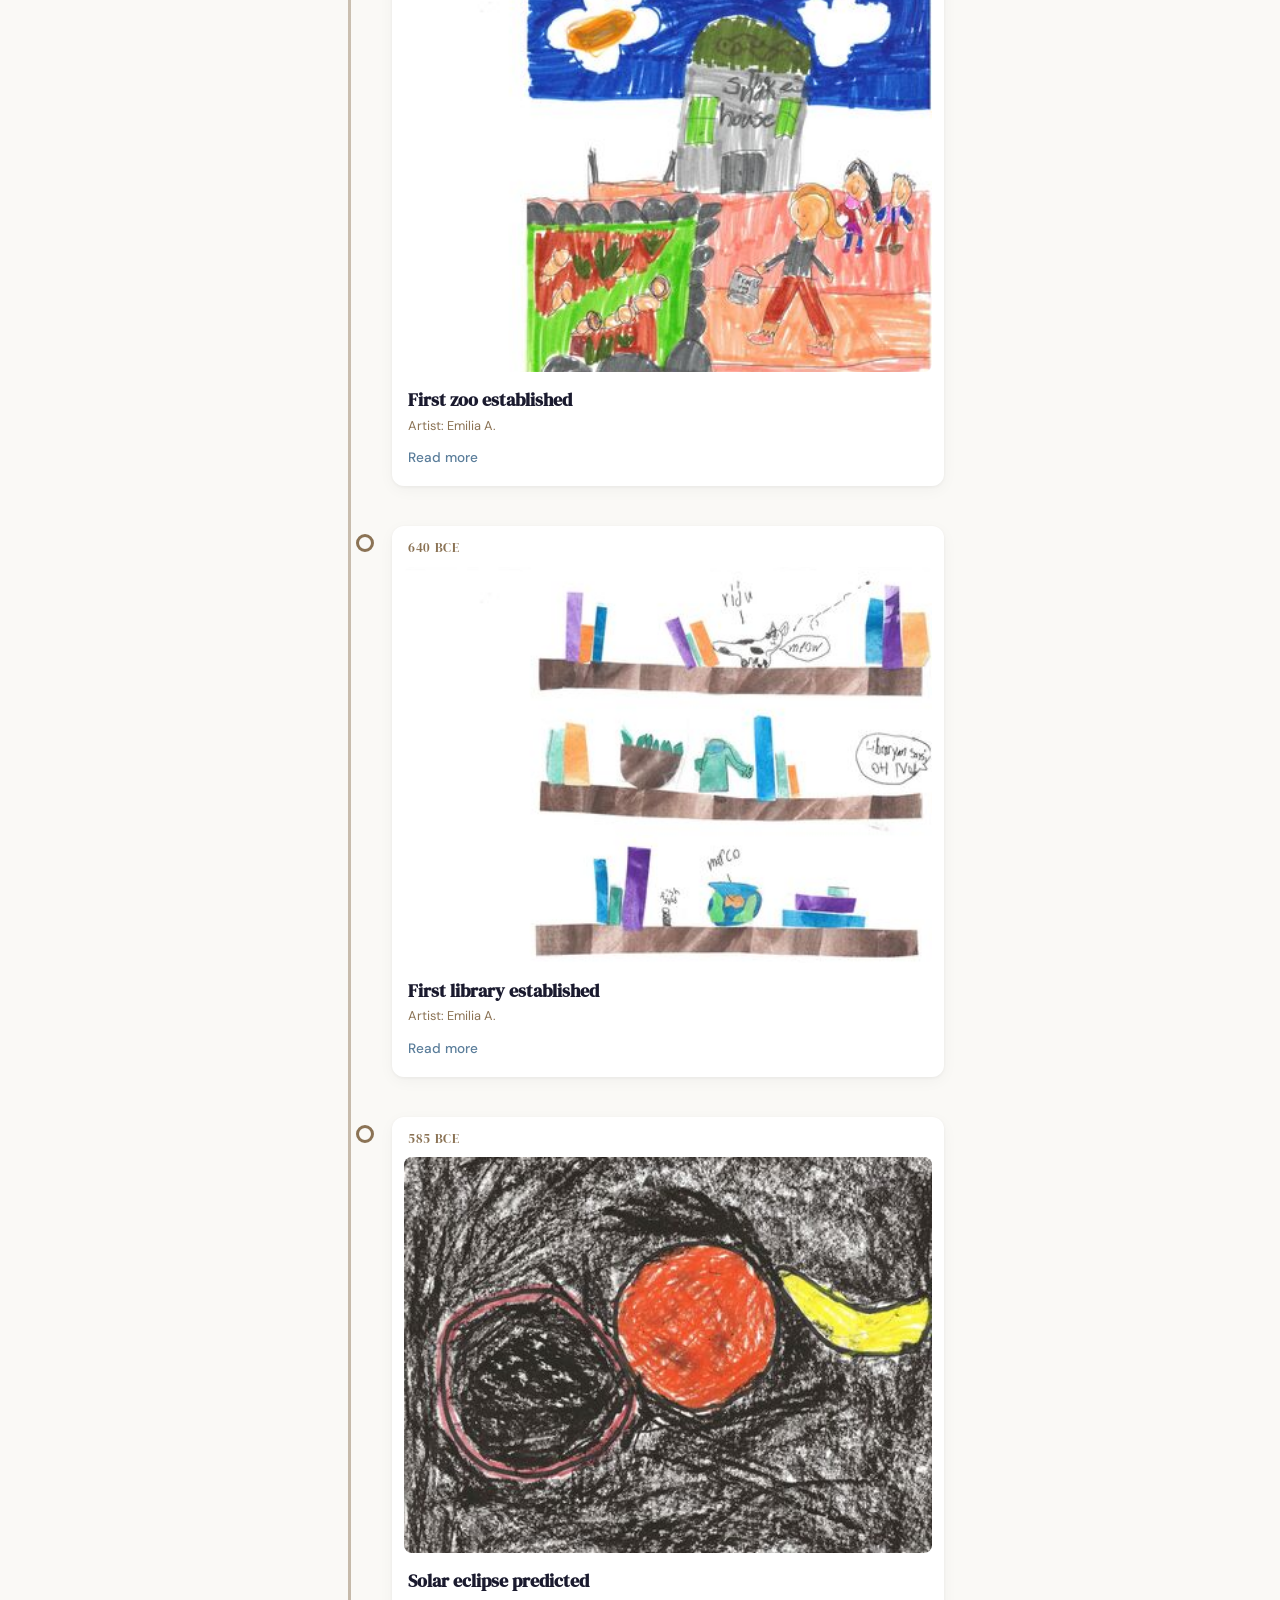
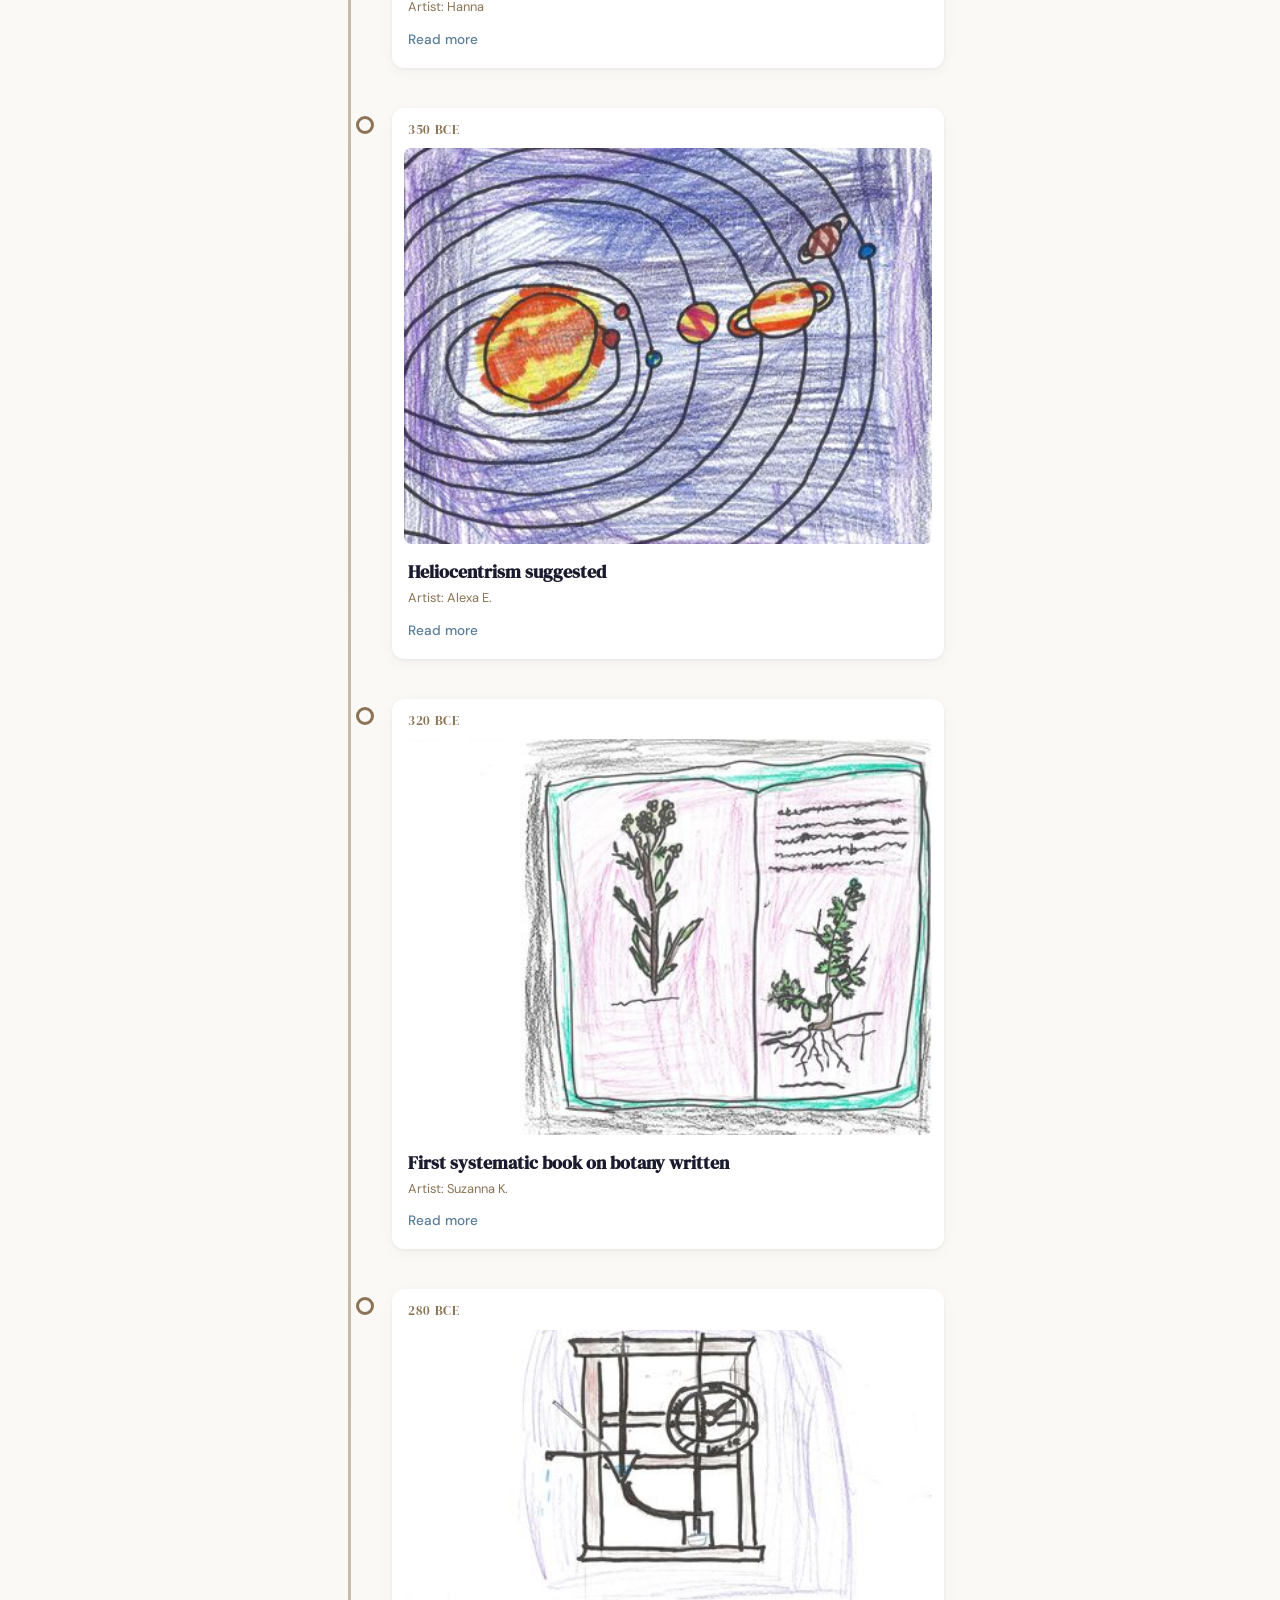
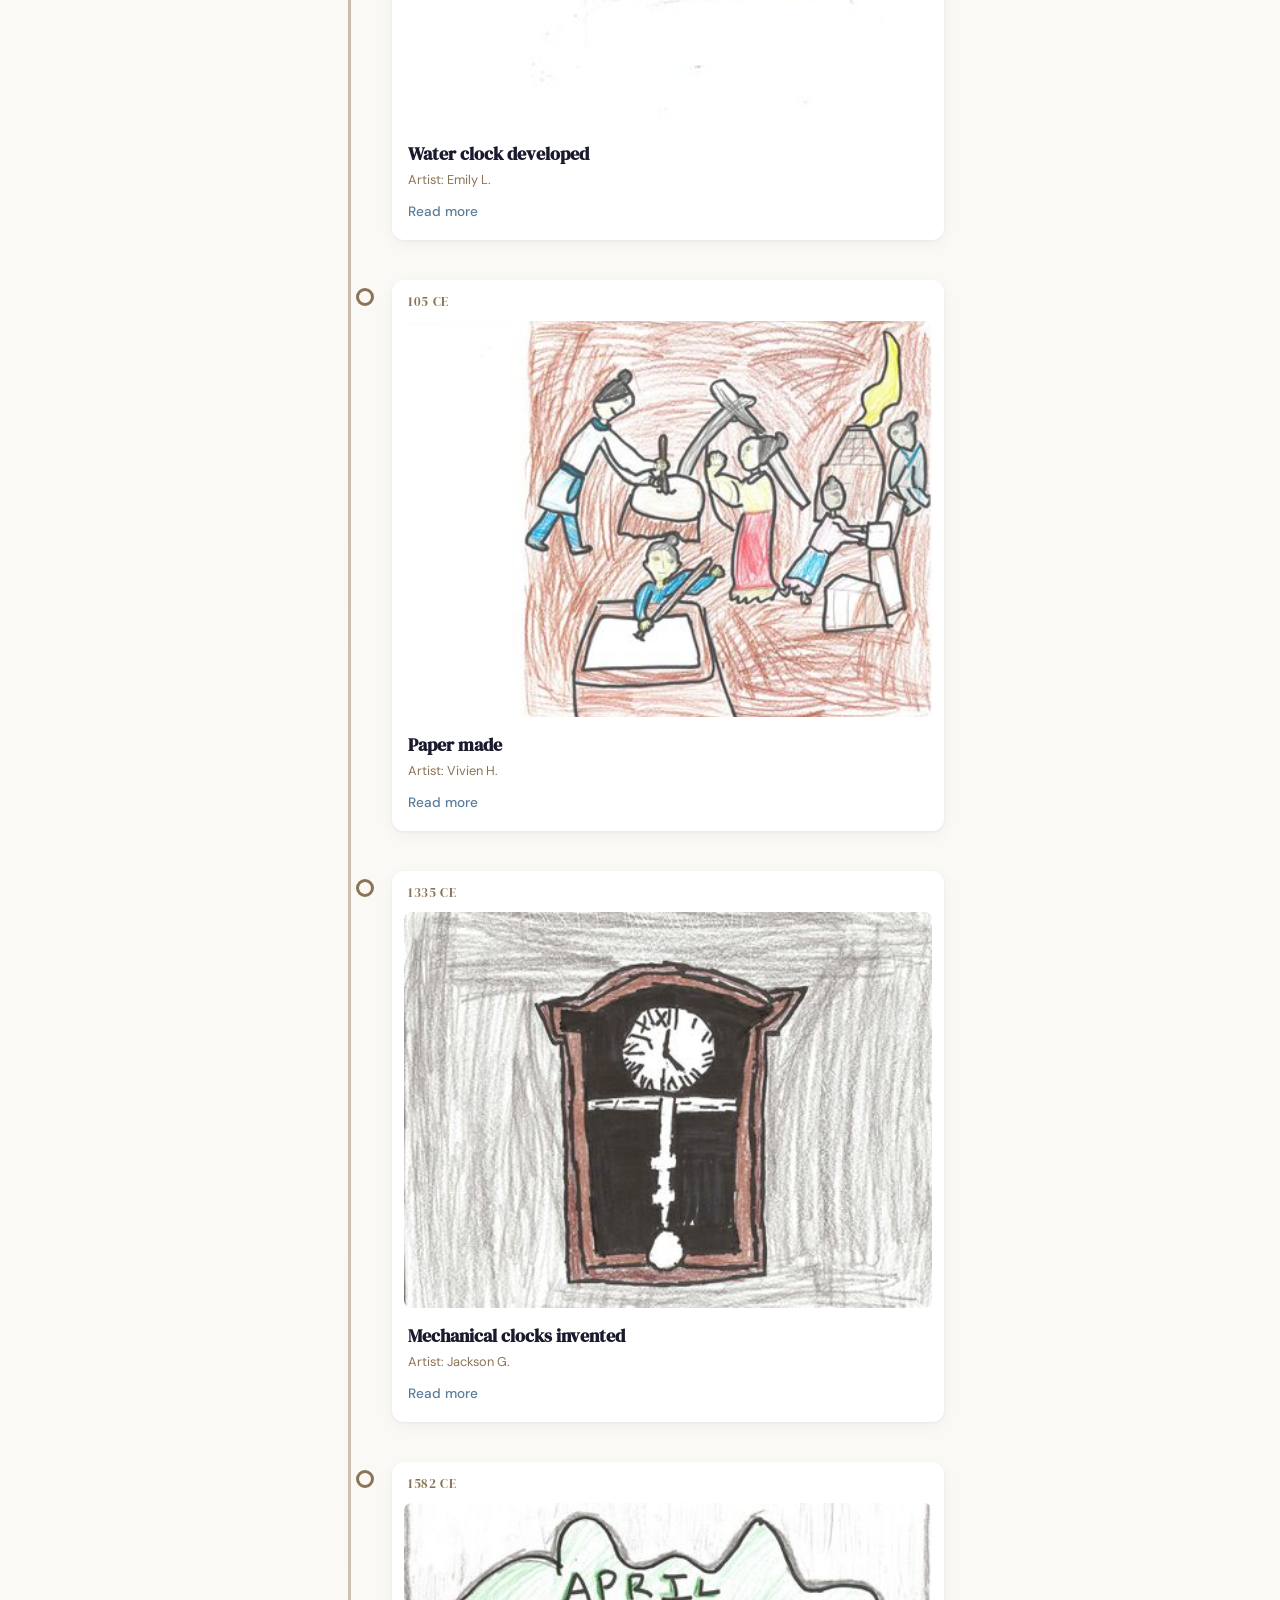
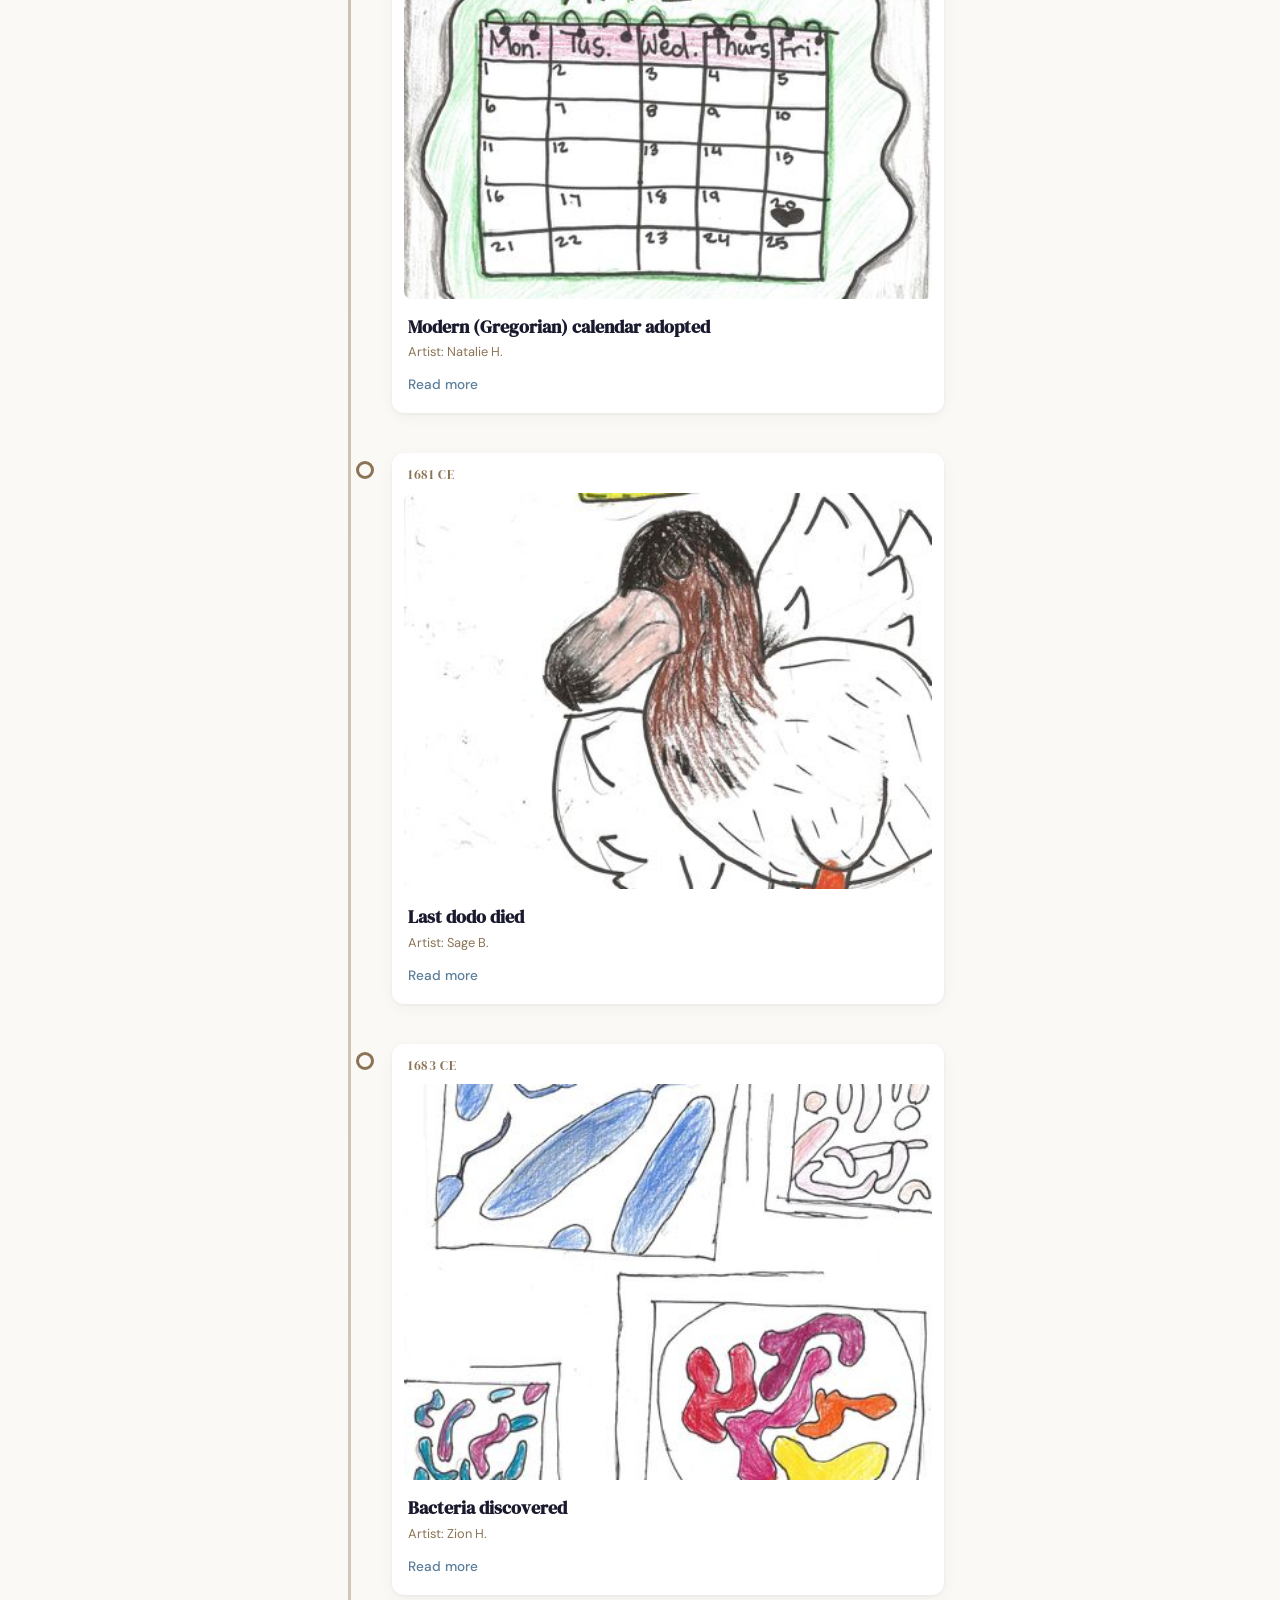
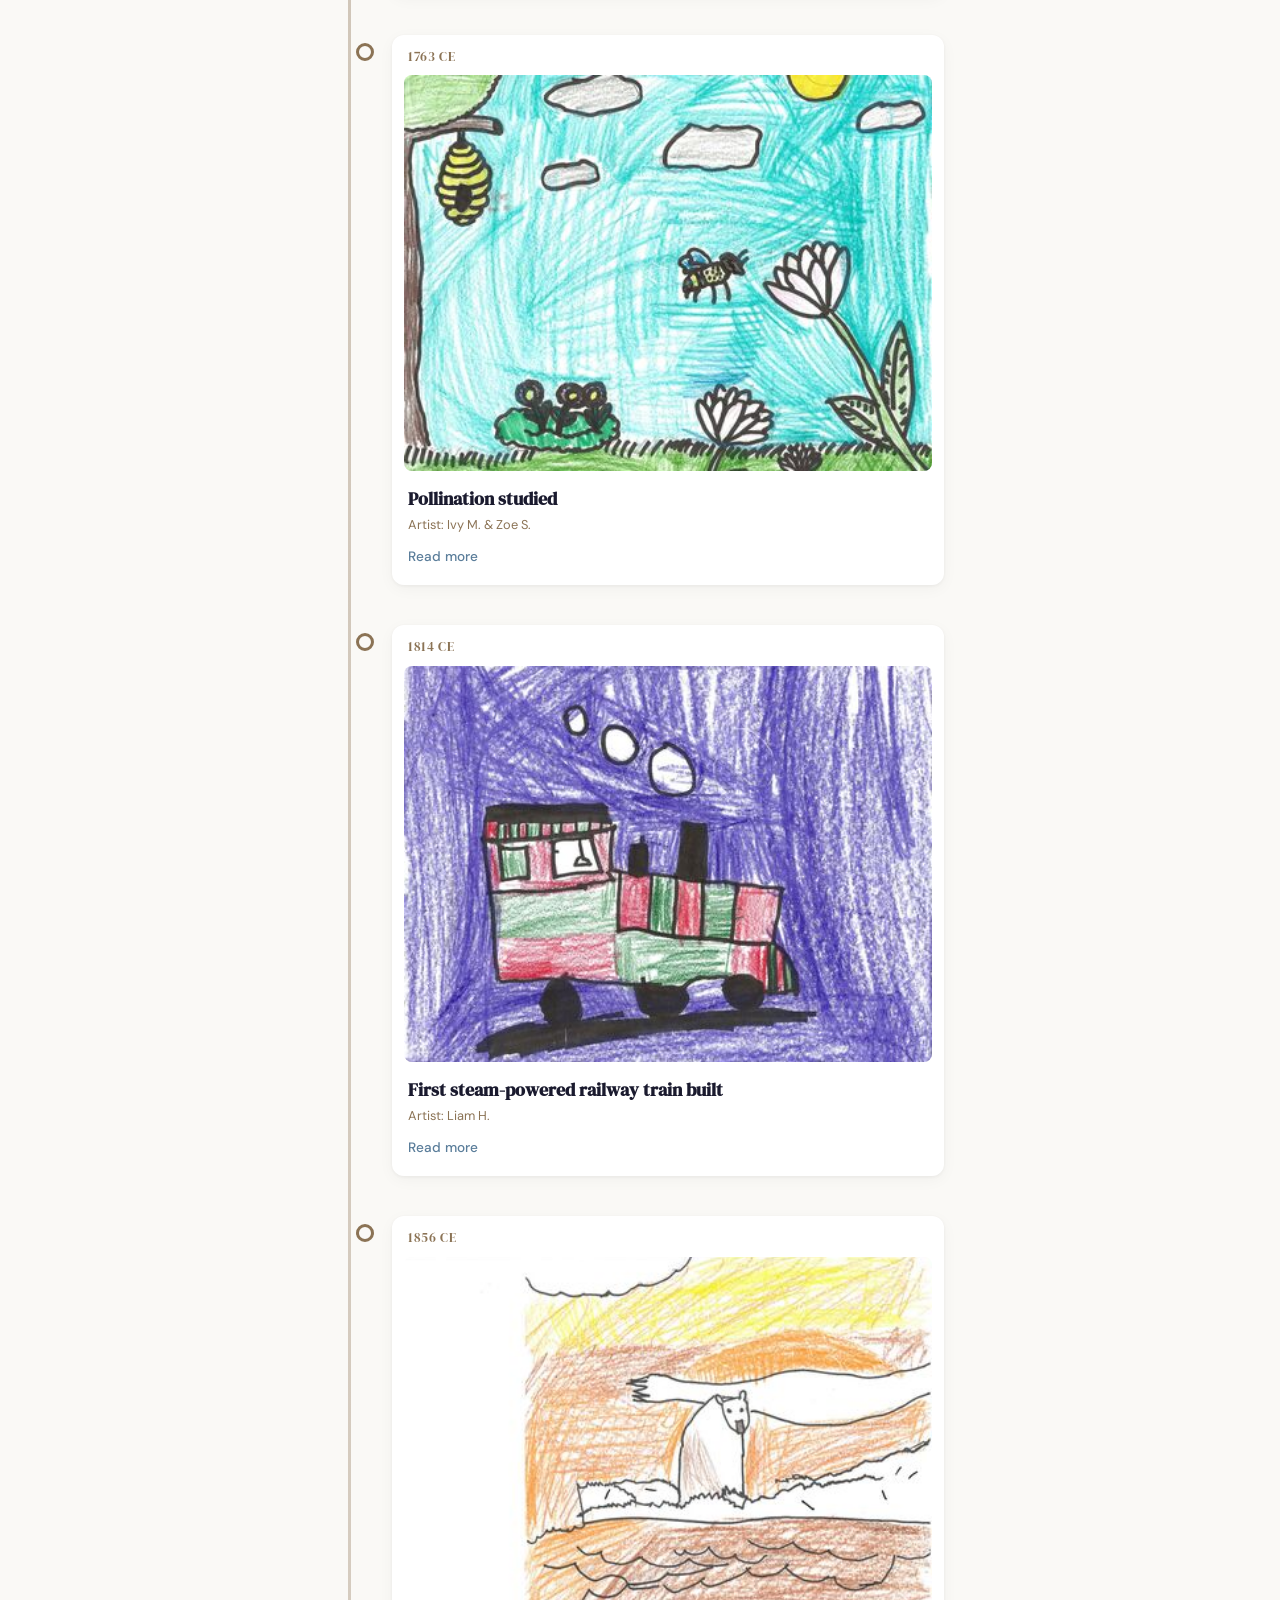
==== commit 827e3675: "Change subtitle to 'history of humans and nature' in all three languages Co-authored-by: Shelley <sh" ====
--- a/site/index.html
+++ b/site/index.html
@@ -5,7 +5,7 @@
   <meta name="viewport" content="width=device-width, initial-scale=1.0">
   <title>Medfield Timeline</title>
   <meta name="description" content="A walk through the history of everything — artwork by Medfield students on a fence.">
-  <link rel="stylesheet" href="style.css">
+  <link rel="stylesheet" href="style.css?v=20260404b">
   <link rel="preconnect" href="https://fonts.googleapis.com">
   <link rel="preconnect" href="https://fonts.gstatic.com" crossorigin>
   <link href="https://fonts.googleapis.com/css2?family=DM+Sans:wght@400;500;700&family=DM+Serif+Display&family=Noto+Sans+Devanagari:wght@400;500;700&display=swap" rel="stylesheet">
@@ -35,6 +35,6 @@
     <p>Artwork by students of Medfield, Baltimore</p>
   </footer>
 
-  <script src="app.js"></script>
+  <script src="app.js?v=20260404b"></script>
 </body>
 </html>
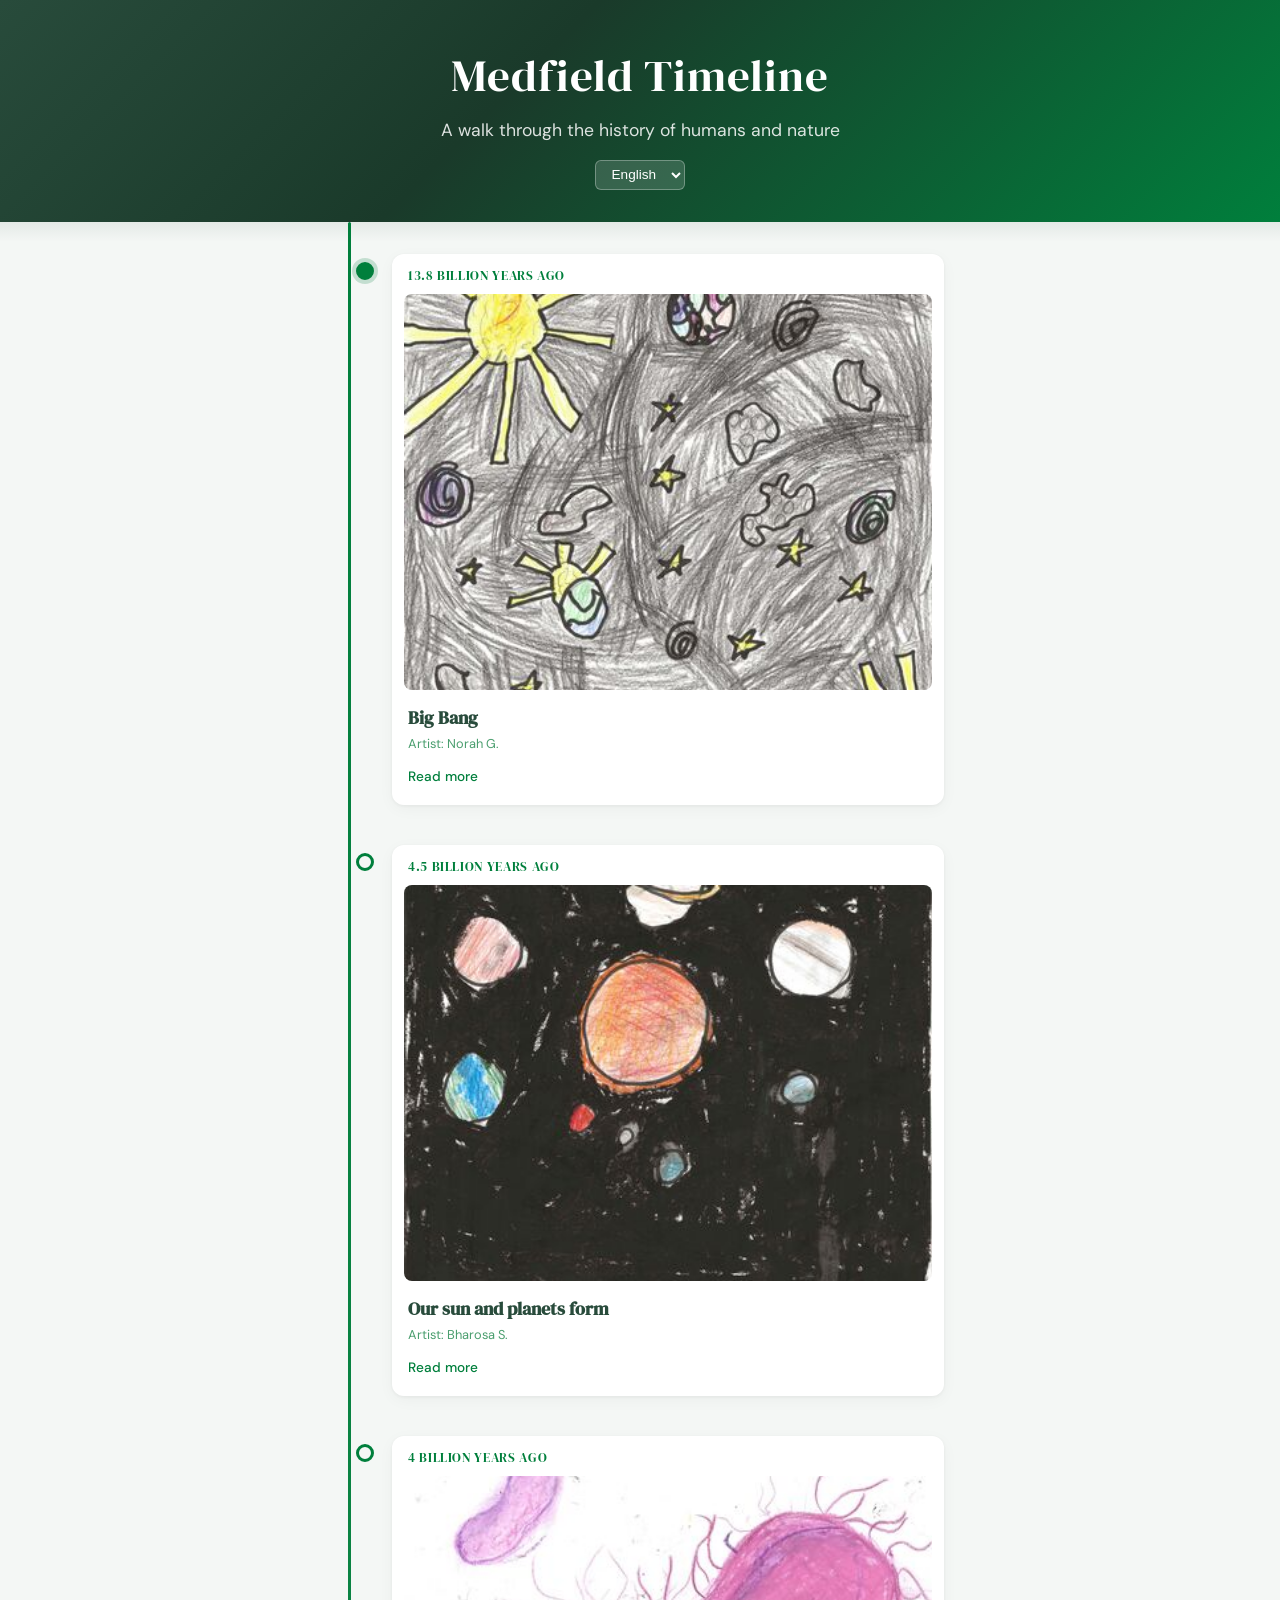
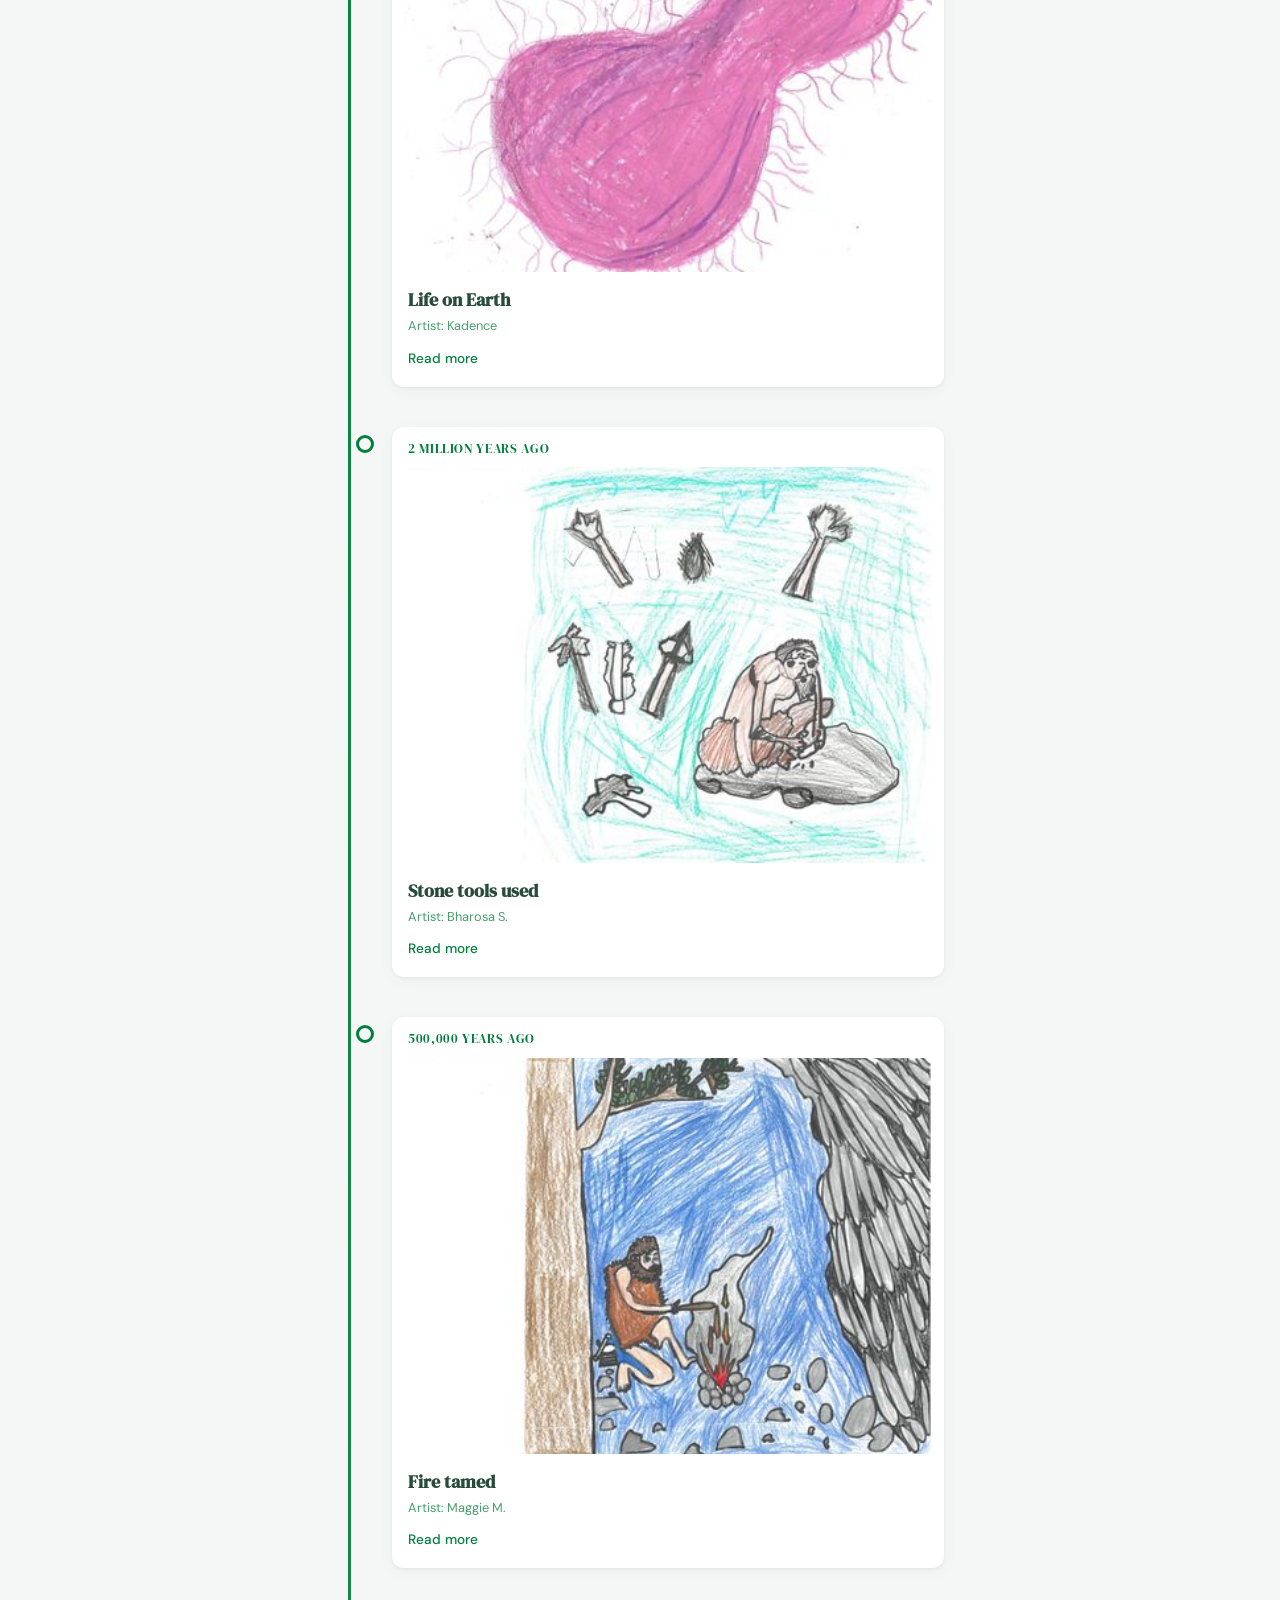
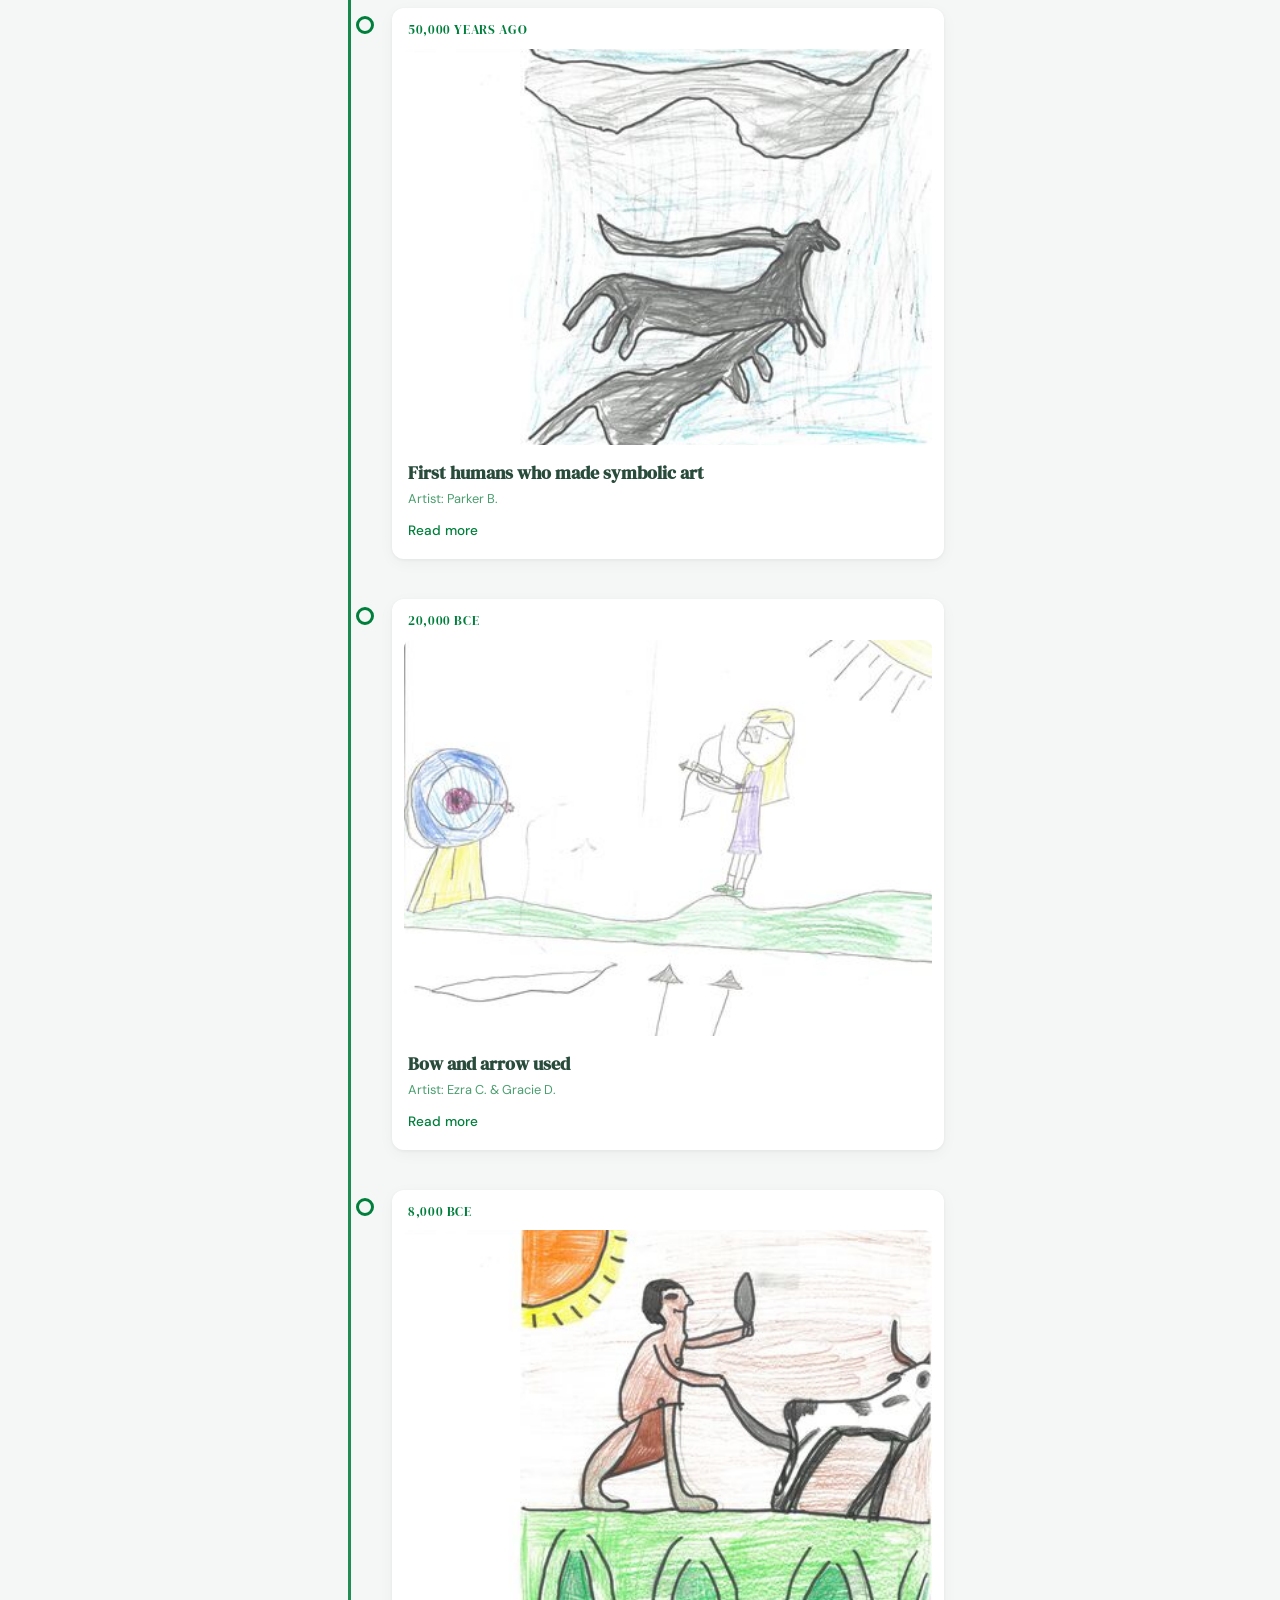
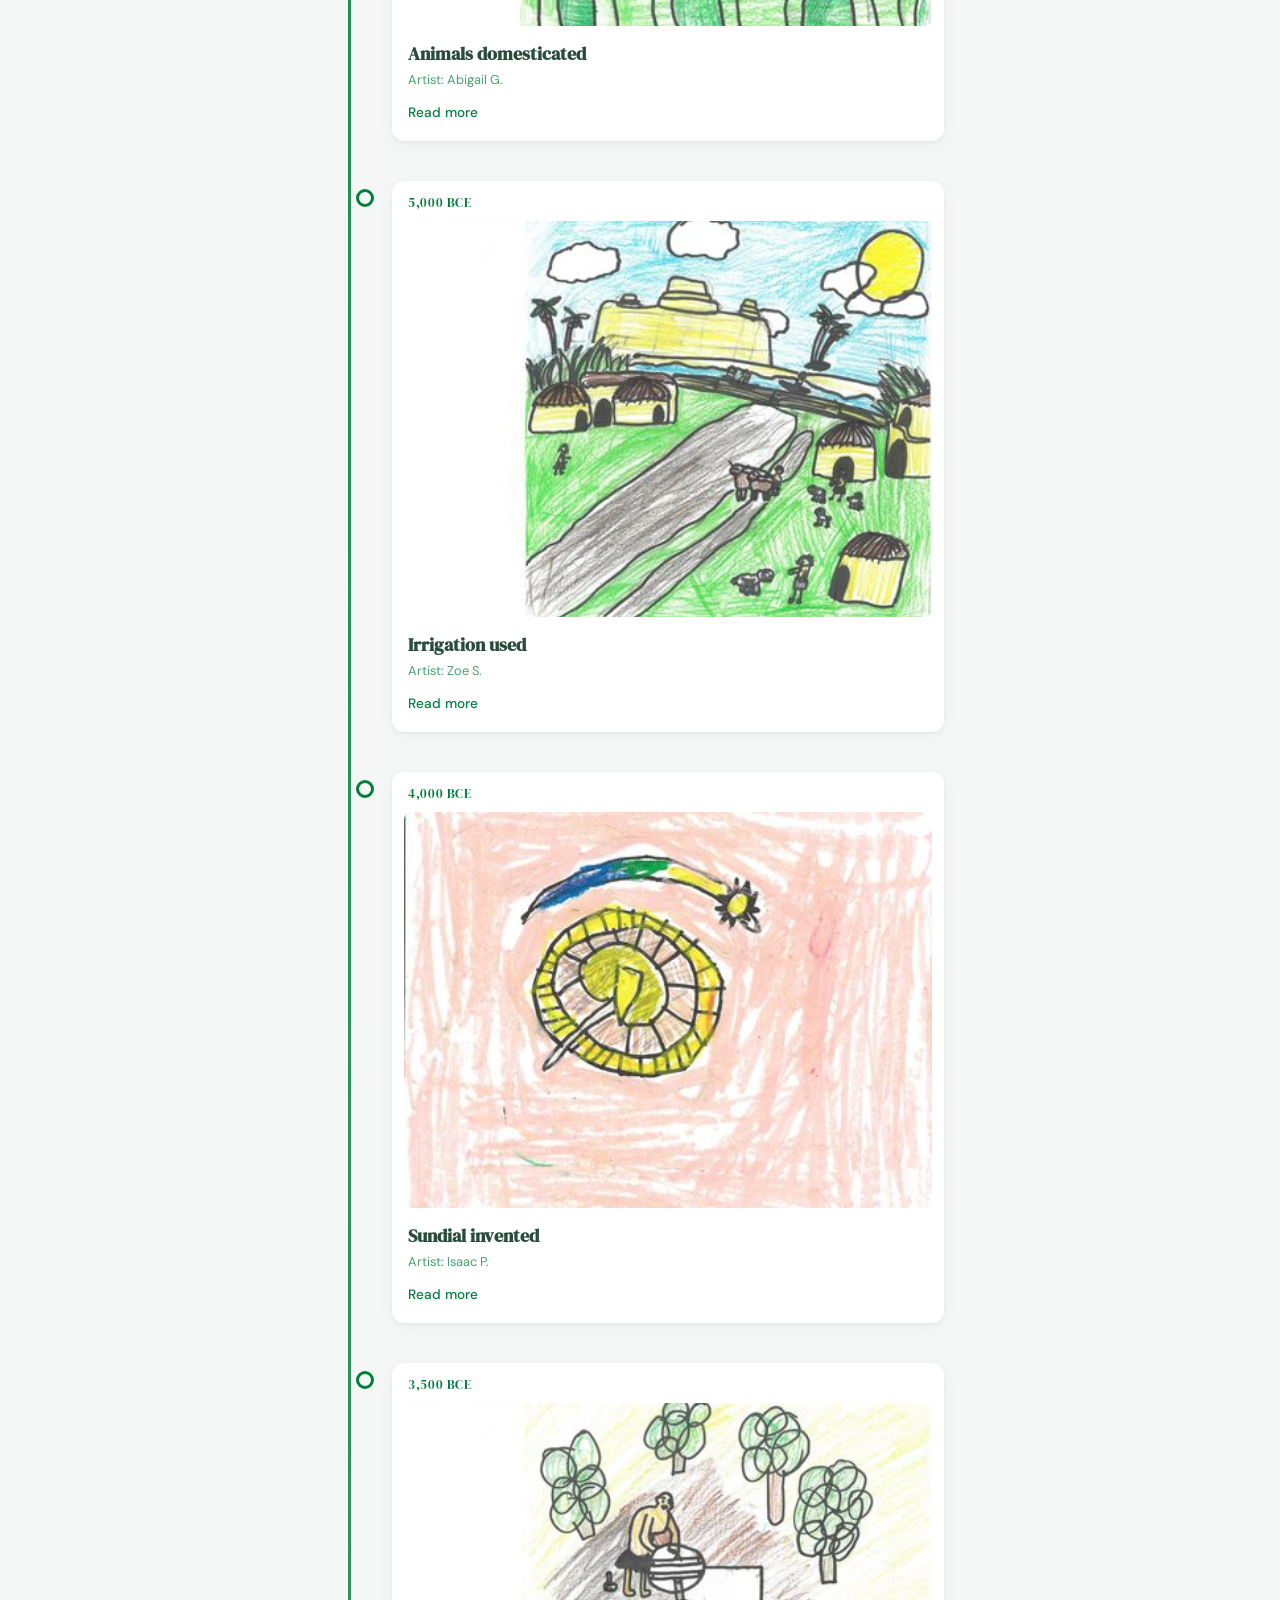
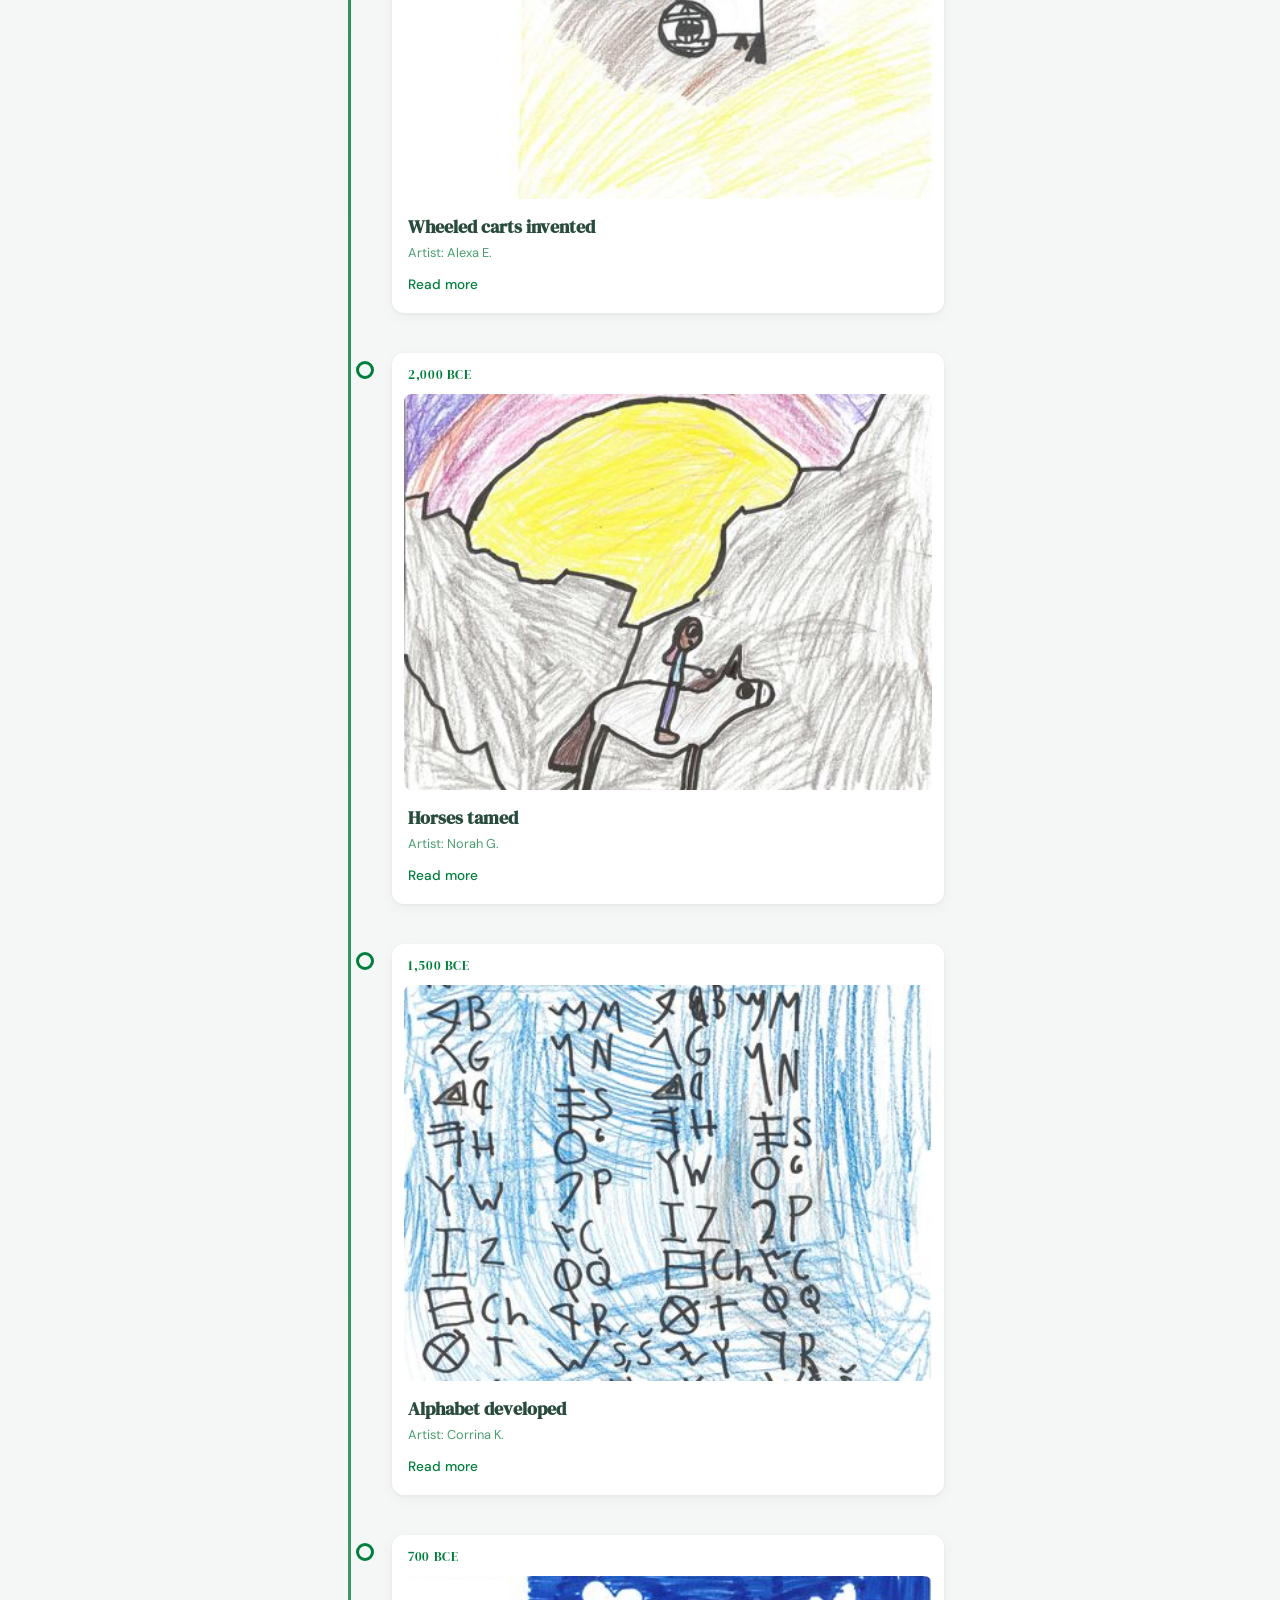
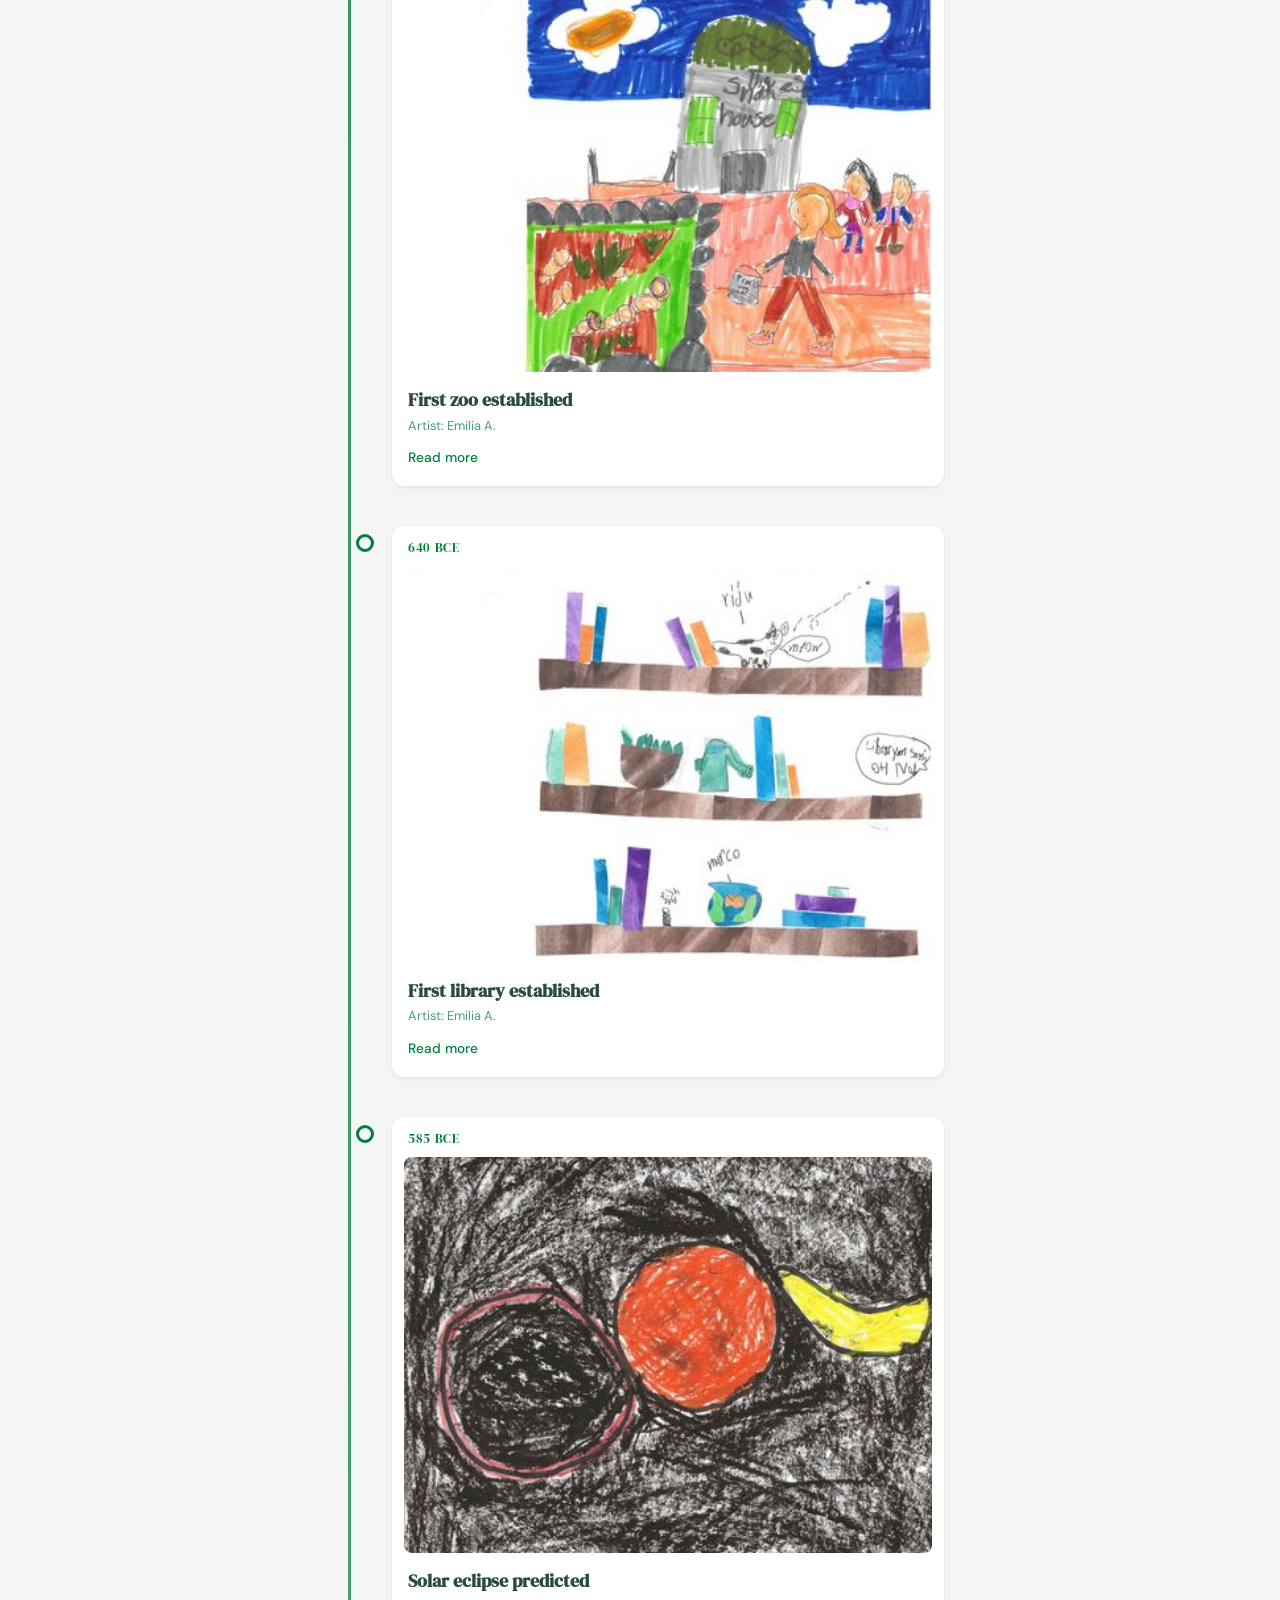
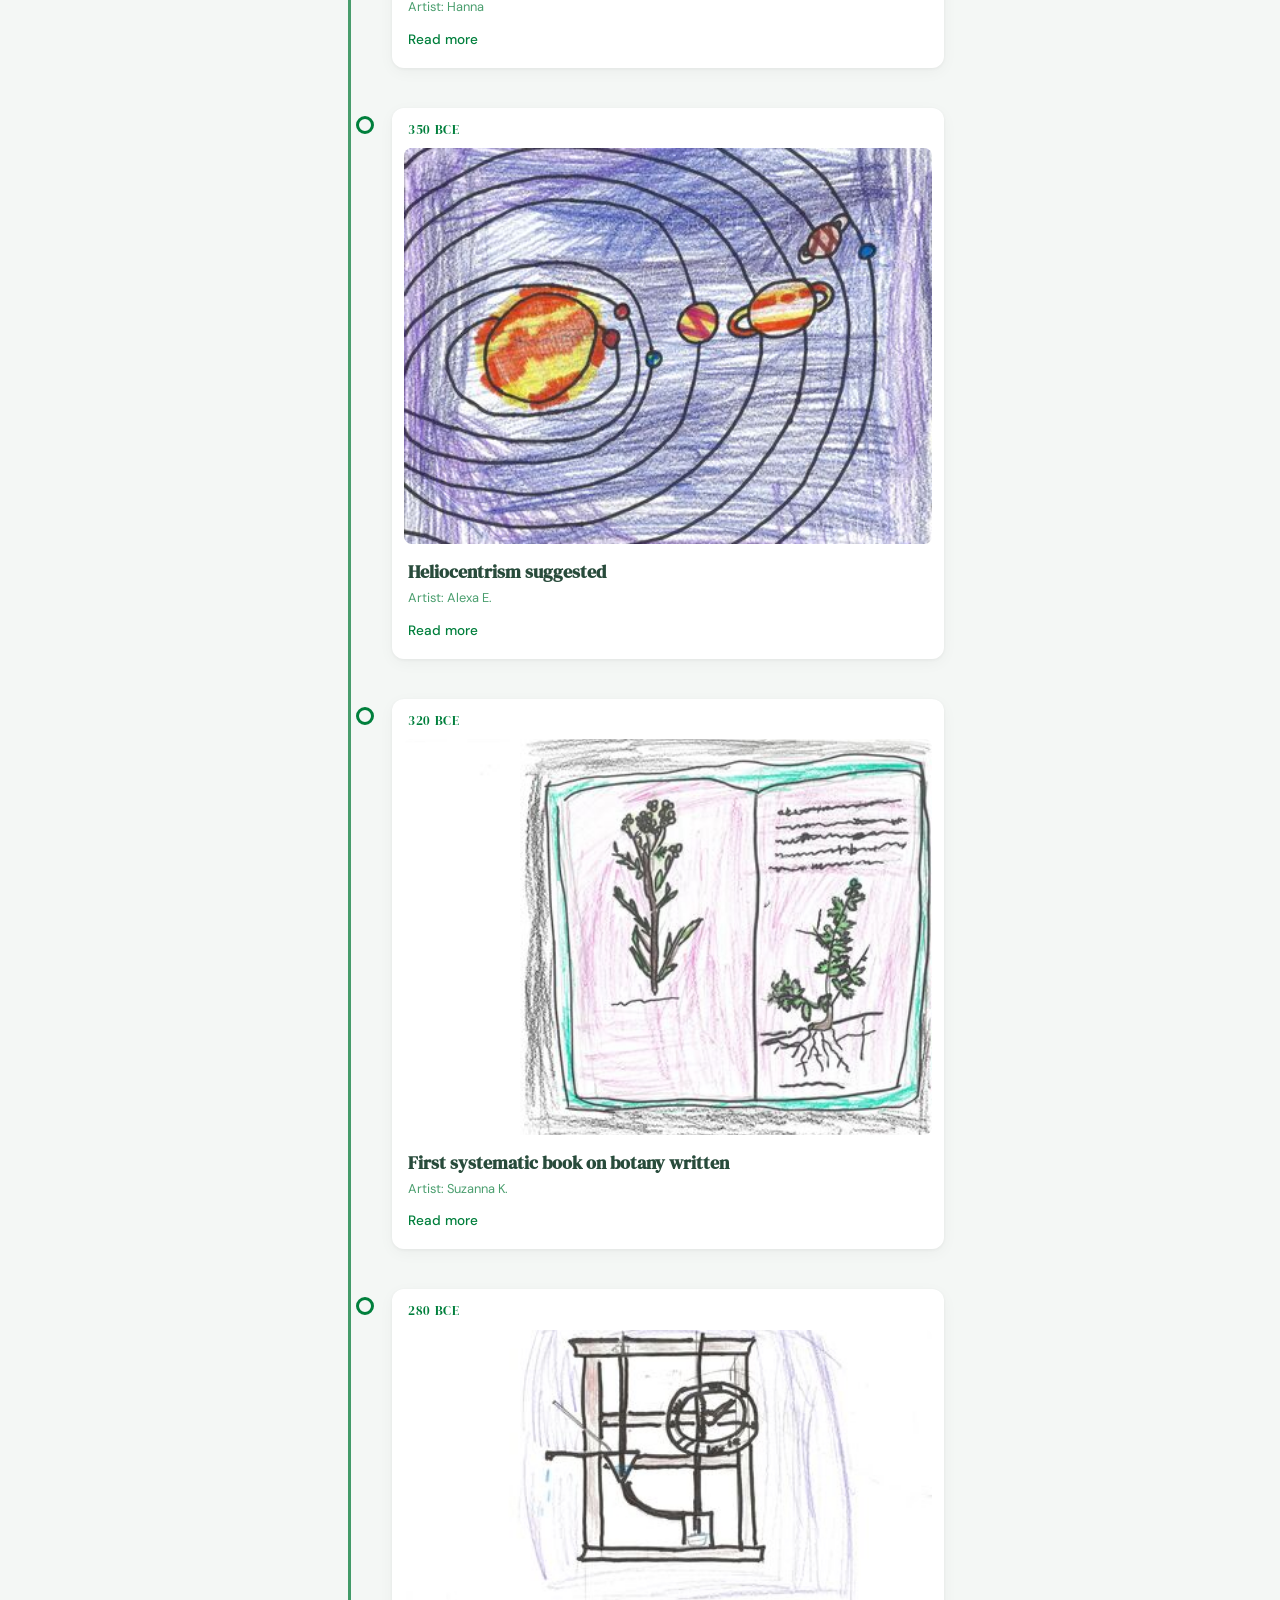
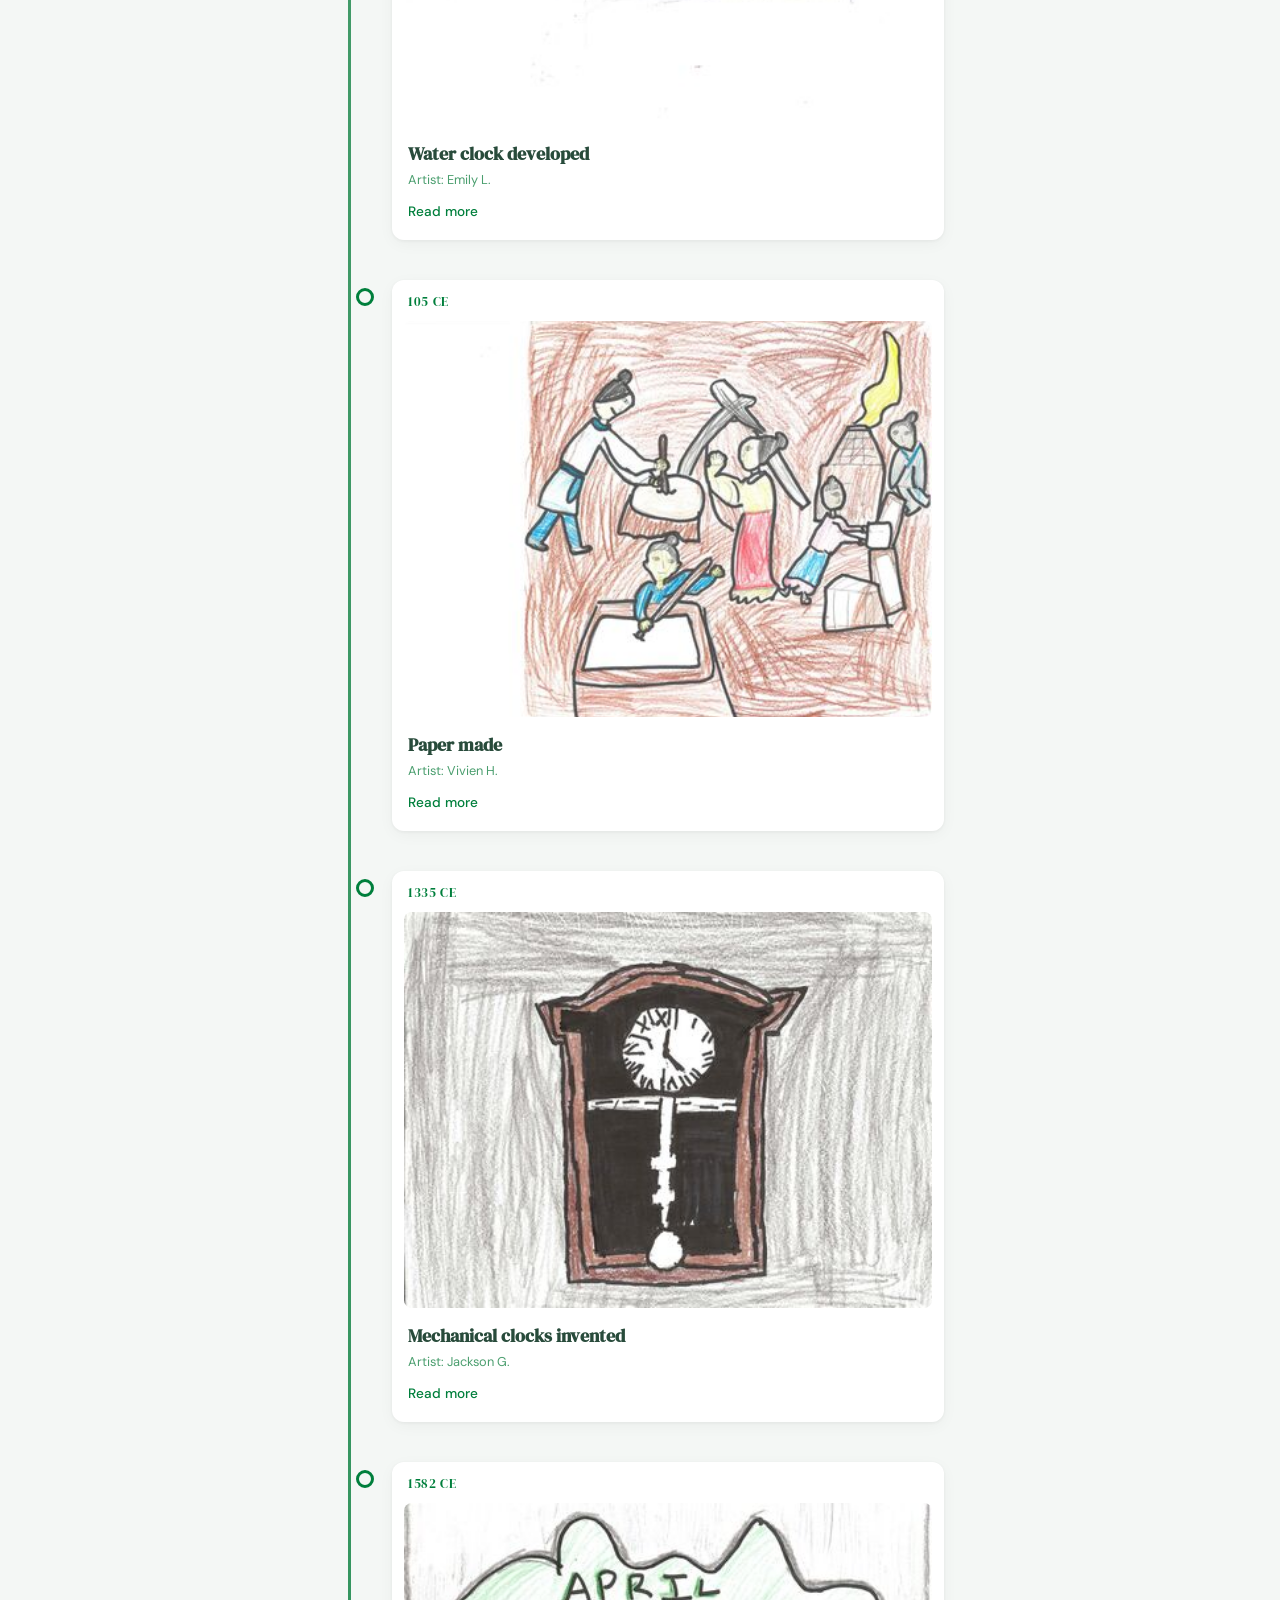
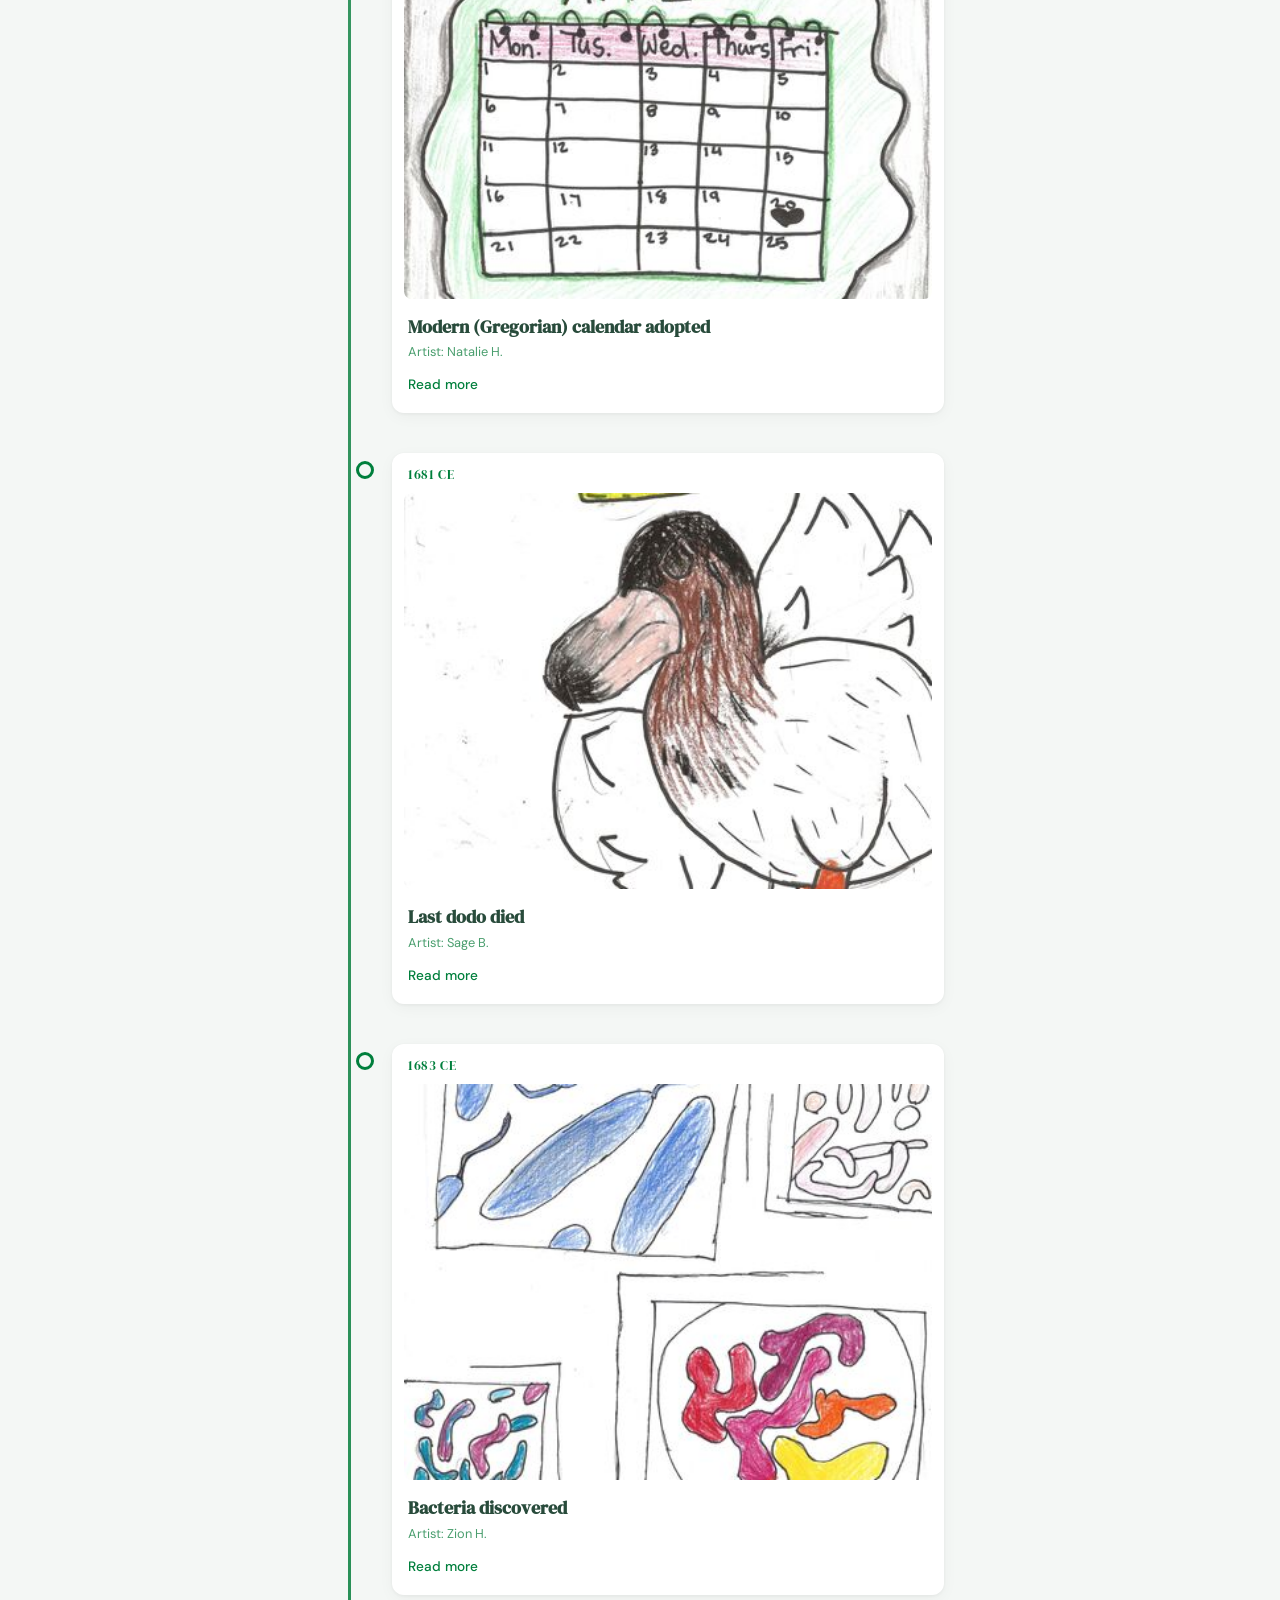
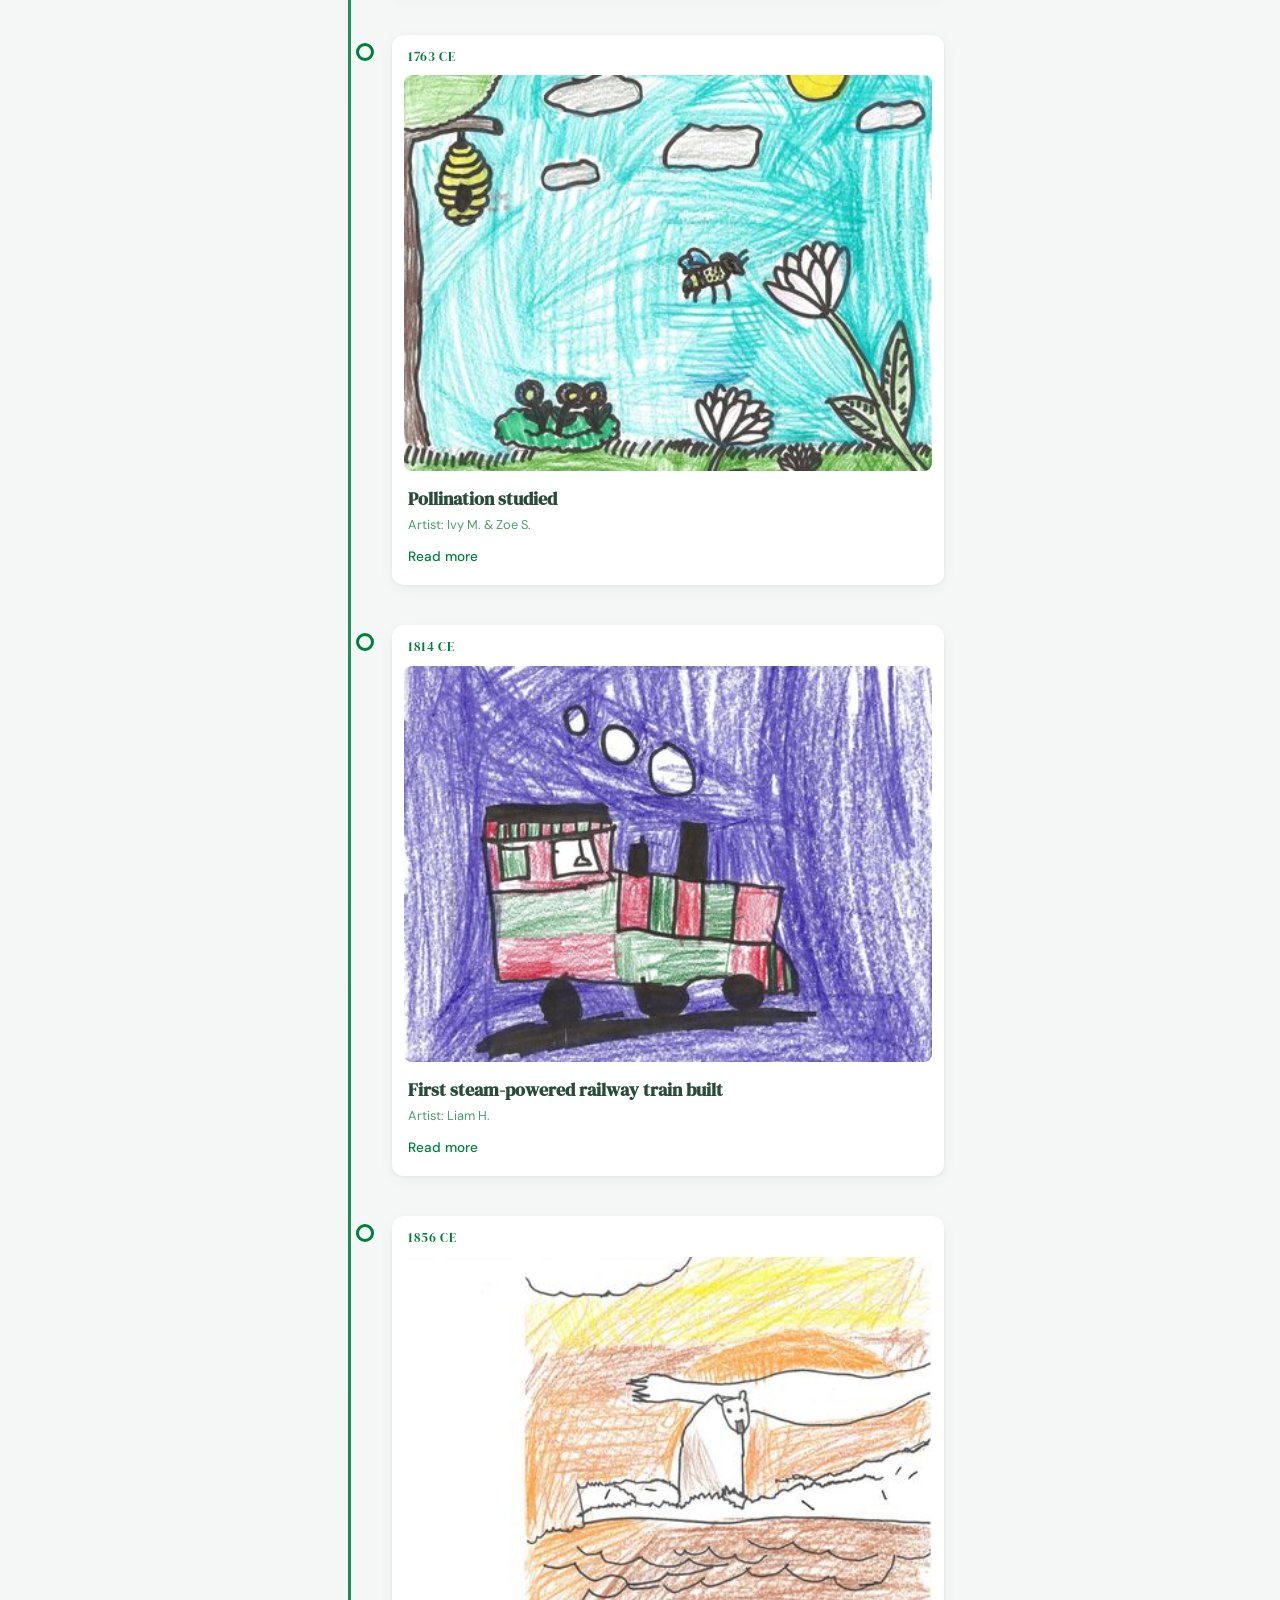
==== commit 7ff1be4e: "Green color scheme inspired by Humans and Nature sign - Header: dark-to-bright green gradient (#284B" ====
--- a/site/index.html
+++ b/site/index.html
@@ -5,7 +5,7 @@
   <meta name="viewport" content="width=device-width, initial-scale=1.0">
   <title>Medfield Timeline</title>
   <meta name="description" content="A walk through the history of everything — artwork by Medfield students on a fence.">
-  <link rel="stylesheet" href="style.css?v=20260404b">
+  <link rel="stylesheet" href="style.css?v=20260404c">
   <link rel="preconnect" href="https://fonts.googleapis.com">
   <link rel="preconnect" href="https://fonts.gstatic.com" crossorigin>
   <link href="https://fonts.googleapis.com/css2?family=DM+Sans:wght@400;500;700&family=DM+Serif+Display&family=Noto+Sans+Devanagari:wght@400;500;700&display=swap" rel="stylesheet">
@@ -35,6 +35,6 @@
     <p>Artwork by students of Medfield, Baltimore</p>
   </footer>
 
-  <script src="app.js?v=20260404b"></script>
+  <script src="app.js?v=20260404c"></script>
 </body>
 </html>
--- a/site/style.css
+++ b/site/style.css
@@ -3,7 +3,7 @@
 html { scroll-behavior: smooth; -webkit-text-size-adjust: 100%; }
 body {
   font-family: 'DM Sans', 'Noto Sans Devanagari', system-ui, sans-serif;
-  background: #faf9f6;
+  background: #f4f7f5;
   color: #2c2c2c;
   line-height: 1.6;
   min-height: 100vh;
@@ -11,7 +11,7 @@
 
 /* === Header === */
 .site-header {
-  background: linear-gradient(135deg, #1a1a2e 0%, #16213e 50%, #0f3460 100%);
+  background: linear-gradient(135deg, #284B3B 0%, #1a3a2a 40%, #007F3C 100%);
   color: #fff;
   padding: 2.5rem 1rem 2rem;
   text-align: center;
@@ -23,7 +23,7 @@
   bottom: -20px;
   left: 0; right: 0;
   height: 20px;
-  background: linear-gradient(to bottom, rgba(26,26,46,0.08), transparent);
+  background: linear-gradient(to bottom, rgba(40,75,59,0.08), transparent);
 }
 .site-title {
   font-family: 'DM Serif Display', 'Noto Sans Devanagari', serif;
@@ -34,7 +34,7 @@
 }
 .site-subtitle {
   font-size: clamp(0.9rem, 2.5vw, 1.1rem);
-  opacity: 0.8;
+  opacity: 0.85;
   font-weight: 400;
 }
 .lang-switcher {
@@ -66,7 +66,7 @@
   top: 0;
   bottom: 0;
   width: 3px;
-  background: linear-gradient(to bottom, #e0d8ce, #c4b8a8, #e0d8ce);
+  background: linear-gradient(to bottom, #007F3C, #4a9e6e, #007F3C);
   border-radius: 2px;
 }
 
@@ -97,14 +97,14 @@
   top: 8px;
   width: 18px;
   height: 18px;
-  background: #faf9f6;
-  border: 3px solid #8b7355;
+  background: #f4f7f5;
+  border: 3px solid #007F3C;
   border-radius: 50%;
   z-index: 1;
 }
 .entry:first-child::before {
-  background: #8b7355;
-  box-shadow: 0 0 0 4px rgba(139,115,85,0.2);
+  background: #007F3C;
+  box-shadow: 0 0 0 4px rgba(0,127,60,0.2);
 }
 
 .entry-card {
@@ -121,7 +121,7 @@
 .entry-year {
   font-family: 'DM Serif Display', 'Noto Sans Devanagari', serif;
   font-size: 0.8rem;
-  color: #8b7355;
+  color: #007F3C;
   letter-spacing: 0.05em;
   padding: 0.75rem 1rem 0;
   text-transform: uppercase;
@@ -134,7 +134,7 @@
   cursor: pointer;
   position: relative;
   aspect-ratio: 1;
-  background: #f0ece4;
+  background: #e8f0eb;
 }
 .entry-img-wrap img {
   width: 100%;
@@ -151,7 +151,7 @@
   align-items: center;
   justify-content: center;
   height: 100%;
-  color: #b0a898;
+  color: #7a9e87;
   font-size: 0.9rem;
   font-style: italic;
 }
@@ -162,13 +162,13 @@
 .entry-title {
   font-family: 'DM Serif Display', 'Noto Sans Devanagari', serif;
   font-size: 1.15rem;
-  color: #1a1a2e;
+  color: #284B3B;
   margin-bottom: 0.25rem;
   line-height: 1.3;
 }
 .entry-artist {
   font-size: 0.8rem;
-  color: #8b7355;
+  color: #4a9e6e;
   margin-bottom: 0.5rem;
 }
 .entry-description {
@@ -182,7 +182,7 @@
 .entry-toggle {
   background: none;
   border: none;
-  color: #5a7d9a;
+  color: #007F3C;
   font-size: 0.85rem;
   cursor: pointer;
   padding: 0.25rem 0;
@@ -228,9 +228,9 @@
 .site-footer {
   text-align: center;
   padding: 2rem 1rem;
-  color: #999;
+  color: #7a9e87;
   font-size: 0.85rem;
-  border-top: 1px solid #e8e4de;
+  border-top: 1px solid #d4e4da;
 }
 
 /* === Scroll-triggered animation for entries beyond initial batch === */
@@ -249,14 +249,18 @@
 }
 
 @media (prefers-color-scheme: dark) {
-  body { background: #1a1a1a; color: #e0e0e0; }
-  .entry-card { background: #2a2a2a; box-shadow: 0 1px 4px rgba(0,0,0,0.2); }
+  body { background: #1a2420; color: #e0e0e0; }
+  .entry-card { background: #243830; box-shadow: 0 1px 4px rgba(0,0,0,0.2); }
   .entry-card:hover { box-shadow: 0 2px 8px rgba(0,0,0,0.3); }
-  .entry-title { color: #e8e4de; }
+  .entry-title { color: #b8dcc5; }
+  .entry-year { color: #4a9e6e; }
+  .entry-artist { color: #4a9e6e; }
   .entry-description { color: #bbb; }
-  .entry::before { background: #1a1a1a; }
-  .entry:first-child::before { background: #8b7355; }
-  .site-footer { border-top-color: #333; color: #666; }
-  .entry-img-wrap { background: #333; }
-  .entry-img-wrap .no-image { color: #666; }
-}
+  .entry-toggle { color: #4a9e6e; }
+  .entry::before { background: #1a2420; }
+  .entry:first-child::before { background: #007F3C; }
+  .timeline::before { background: linear-gradient(to bottom, #007F3C, #2d5e3f, #007F3C); }
+  .site-footer { border-top-color: #2d3d34; color: #5a7e65; }
+  .entry-img-wrap { background: #2d3d34; }
+  .entry-img-wrap .no-image { color: #5a7e65; }
+}
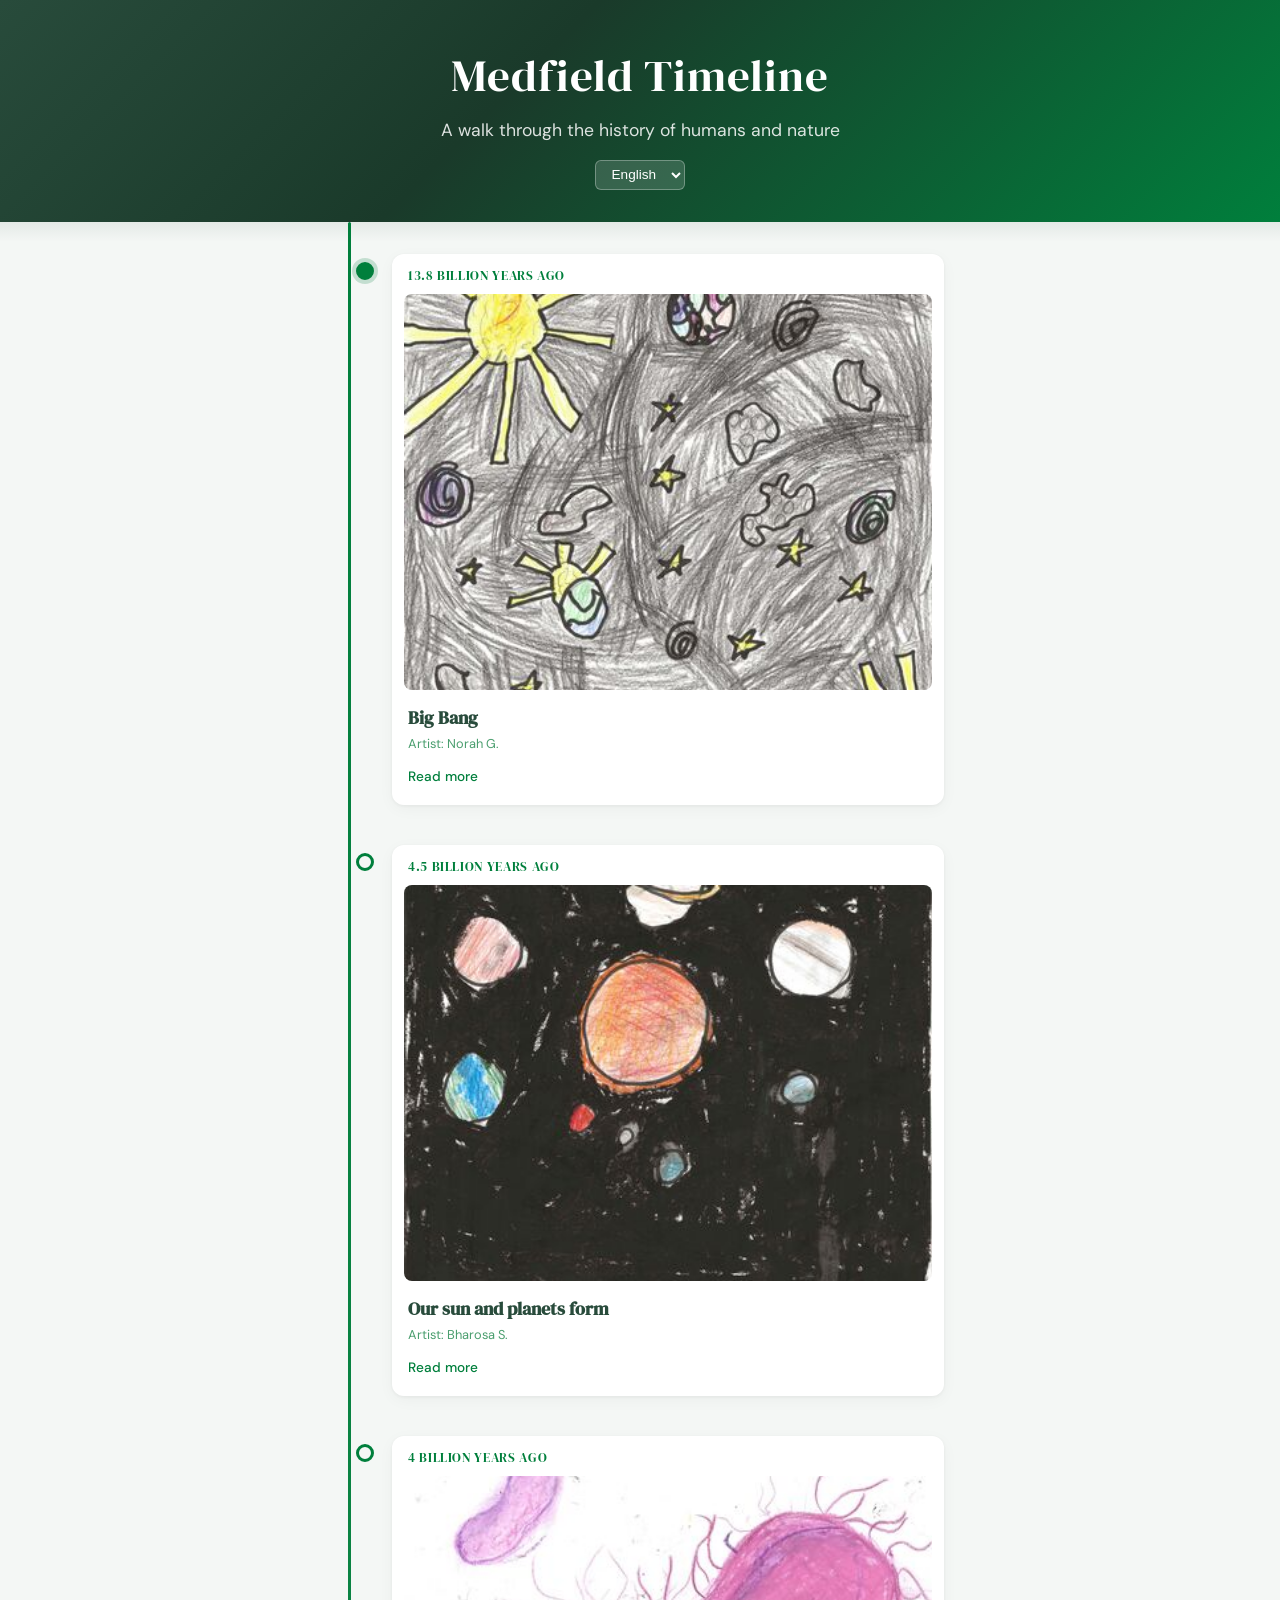
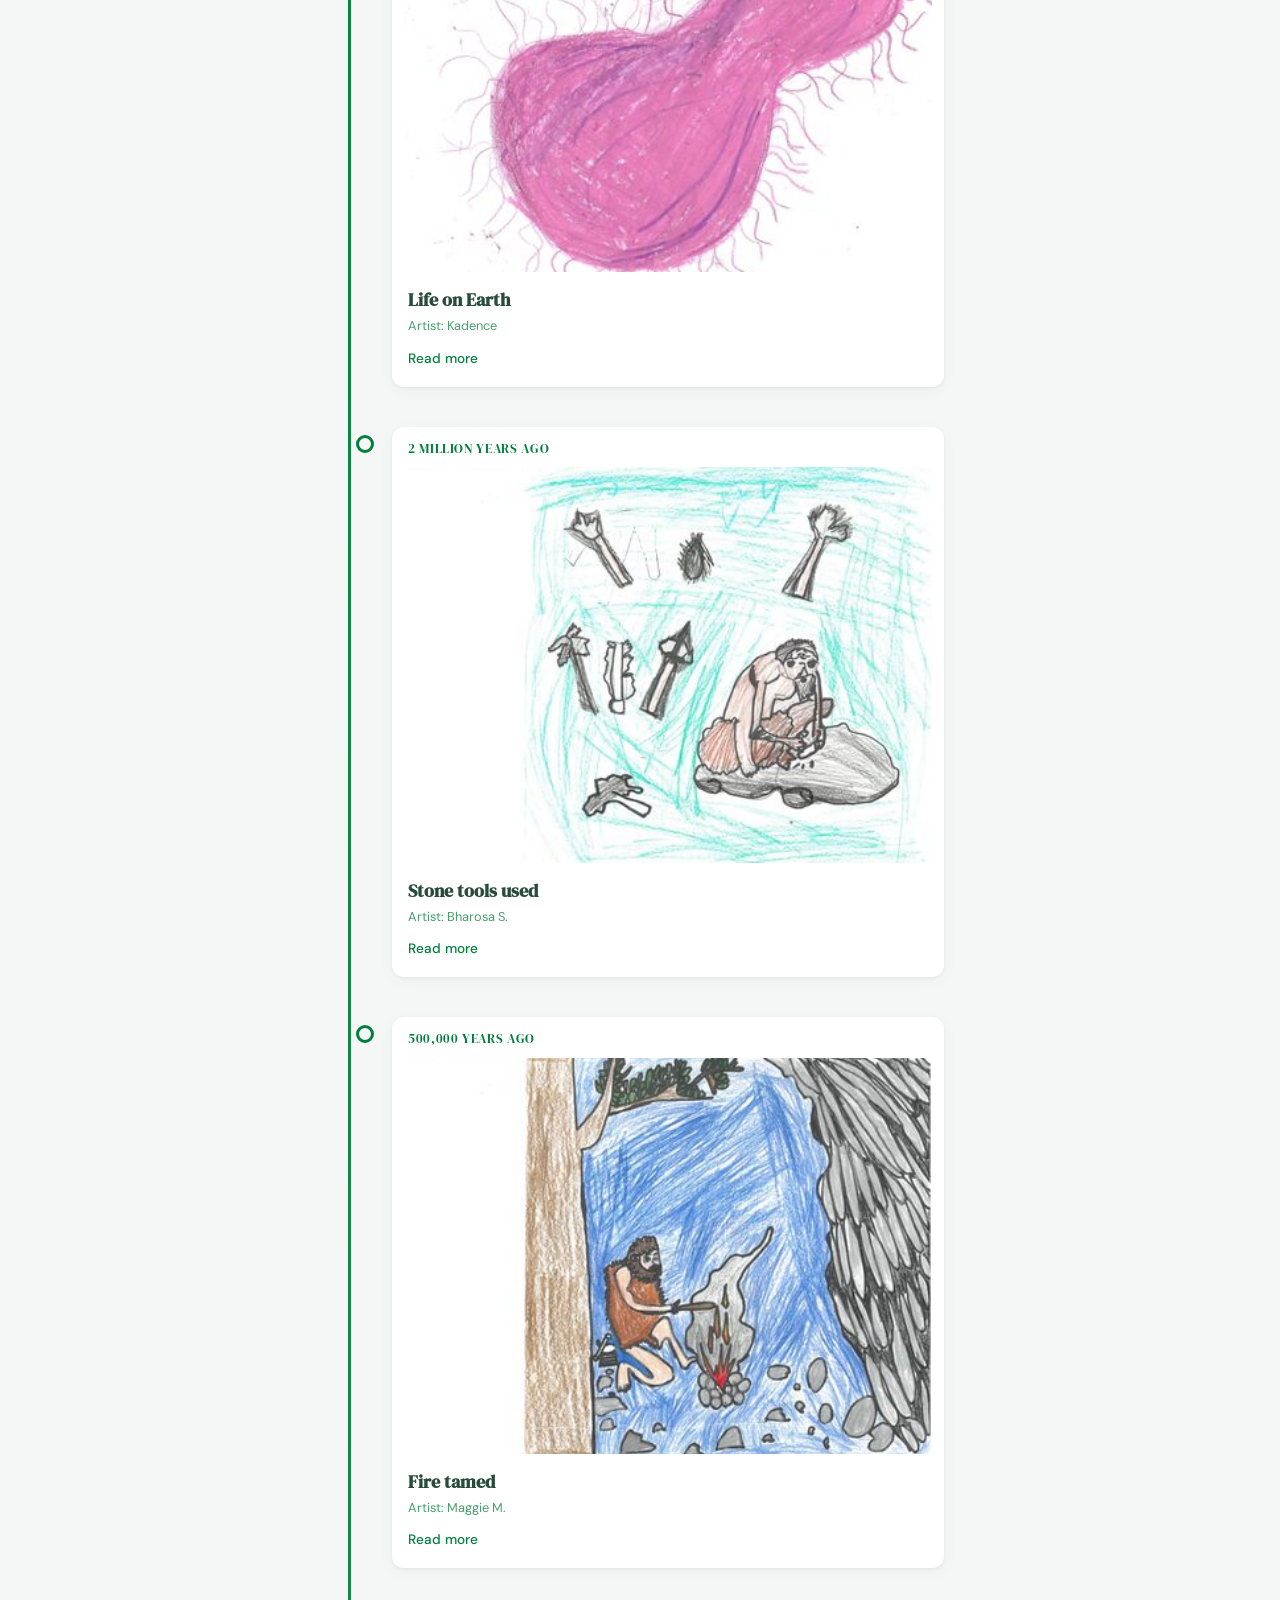
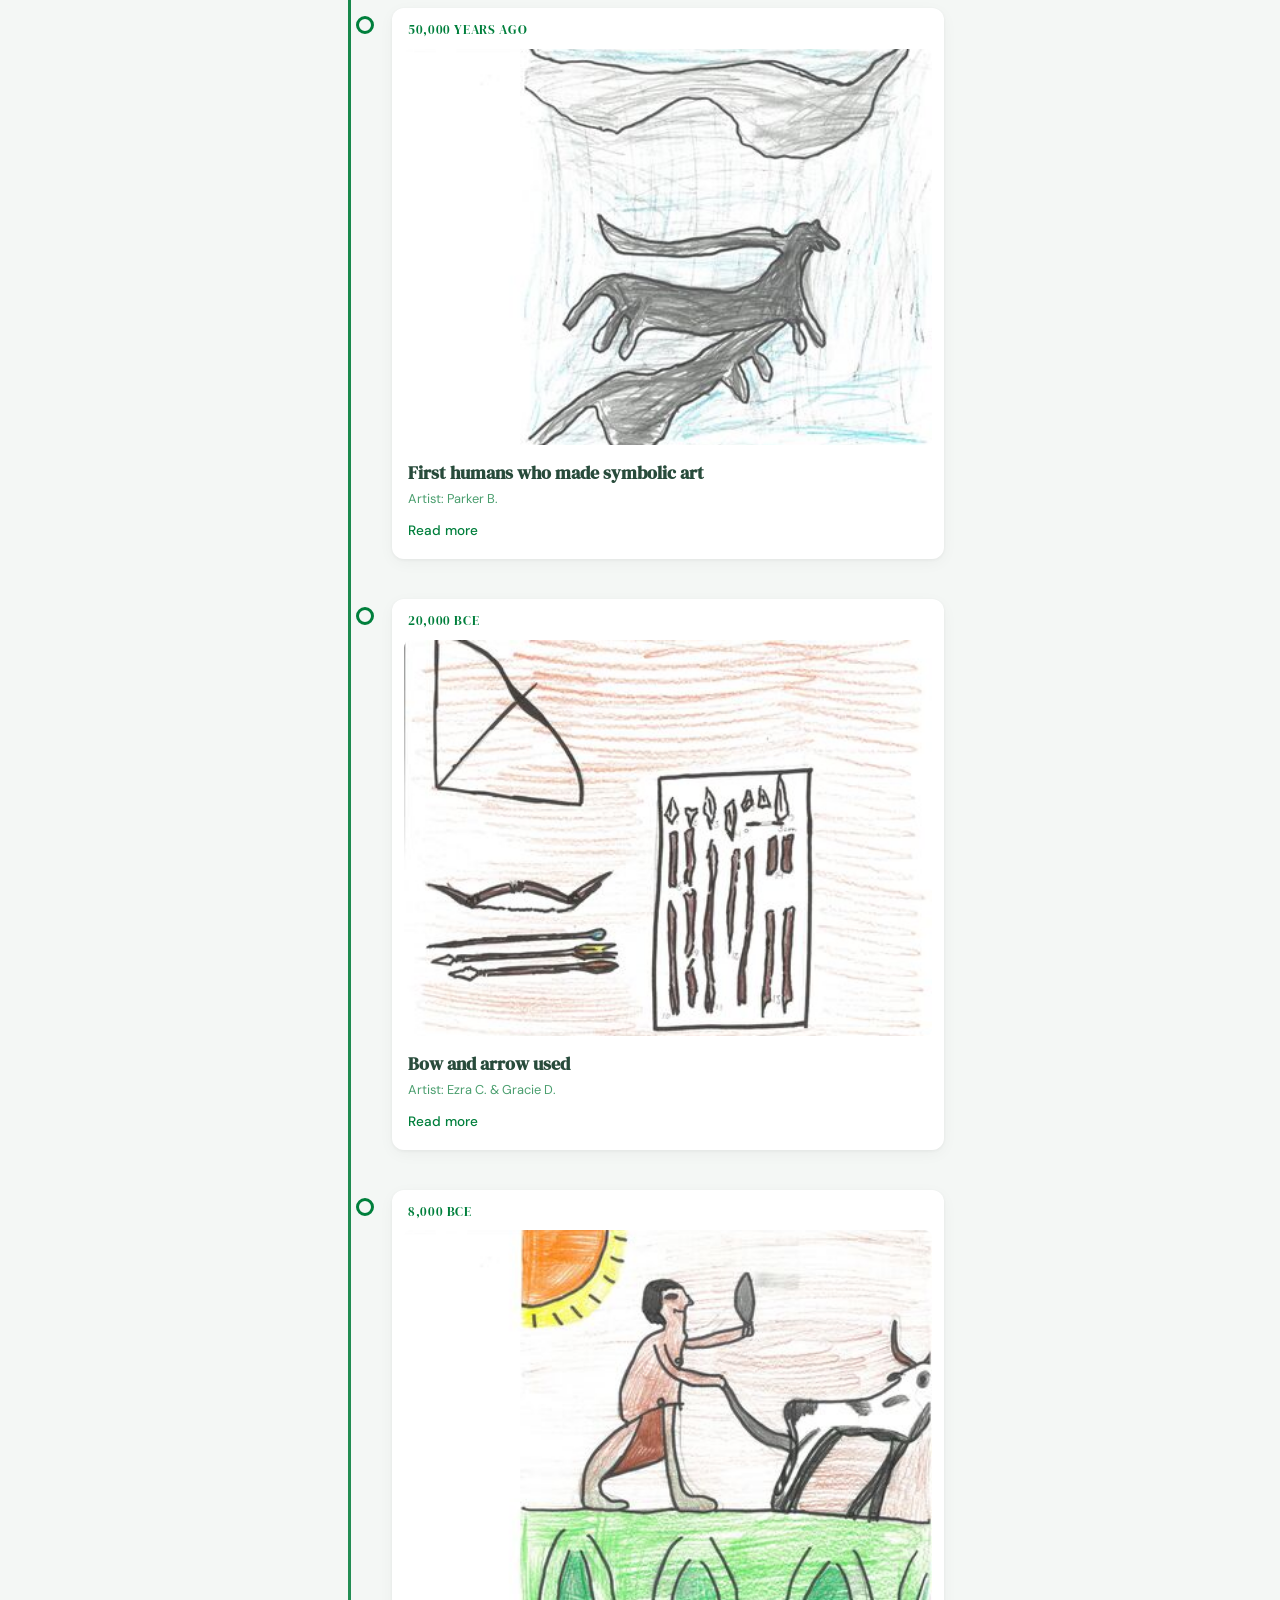
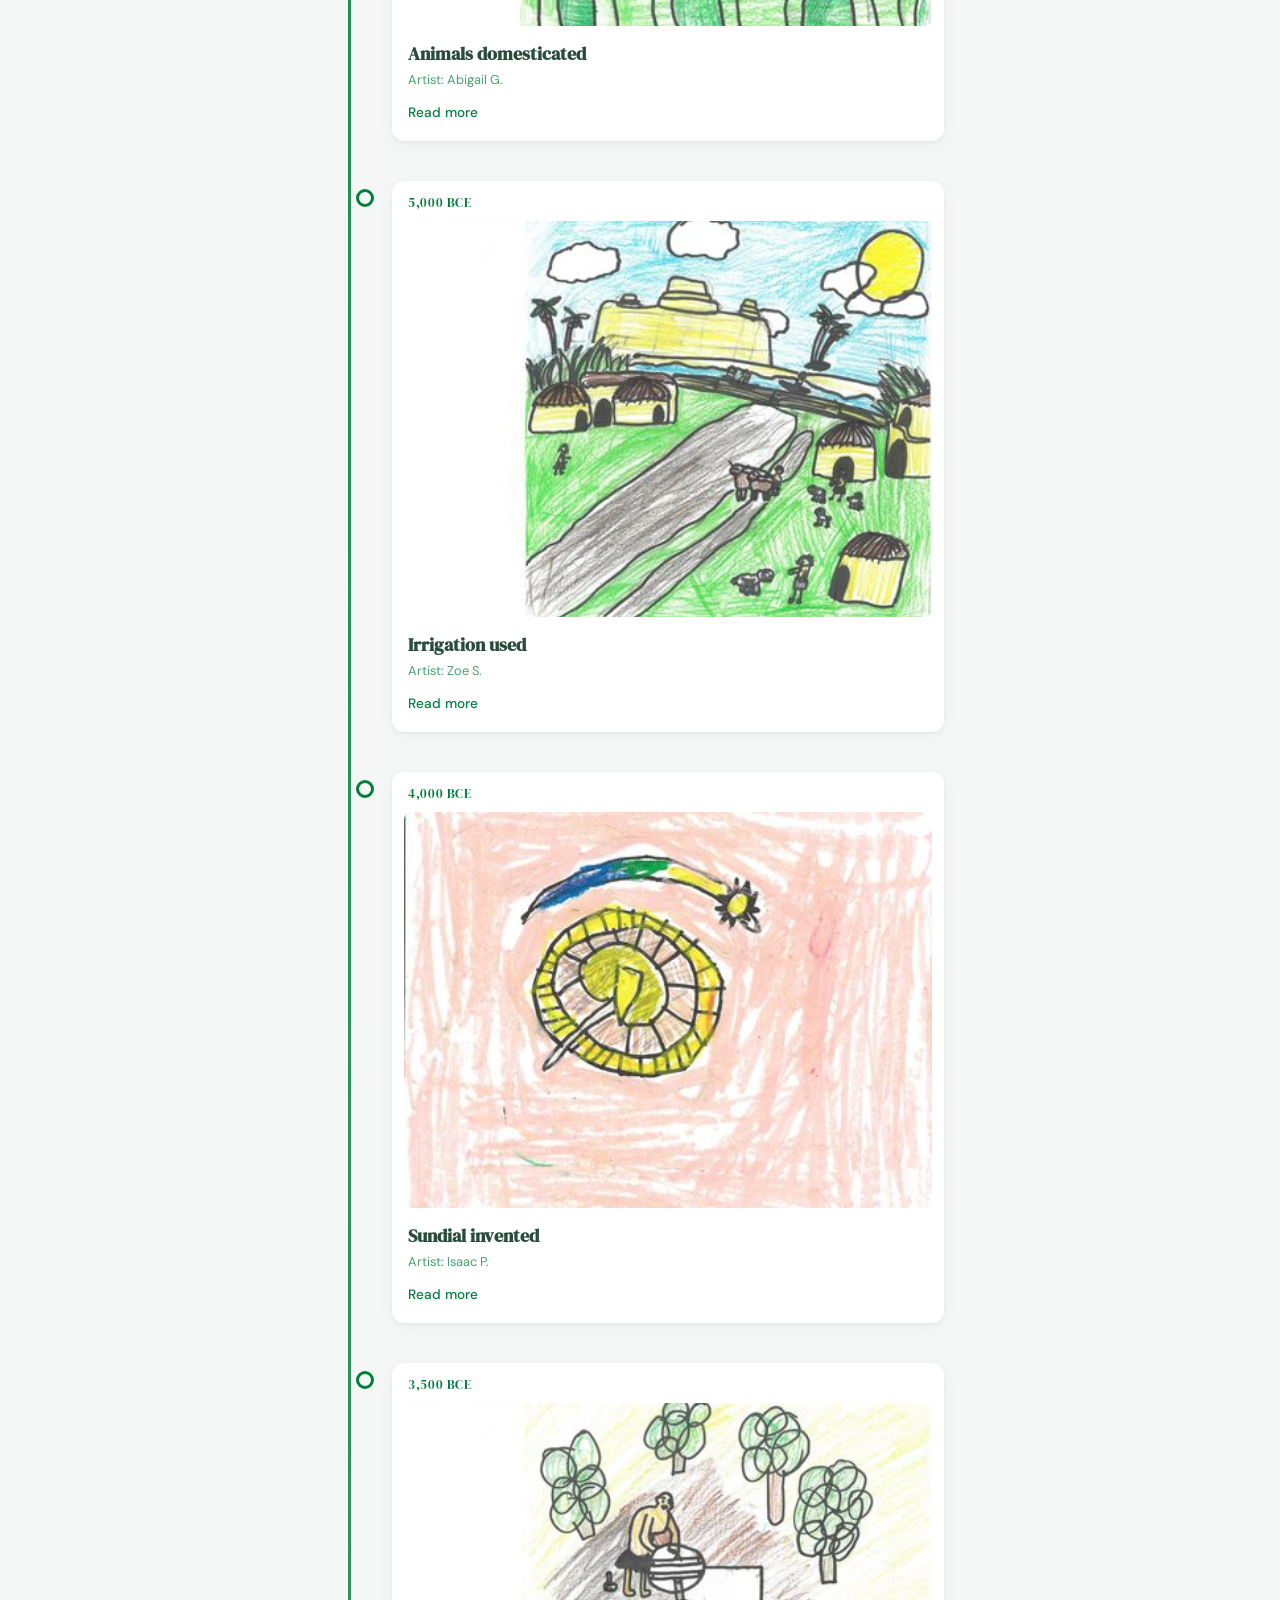
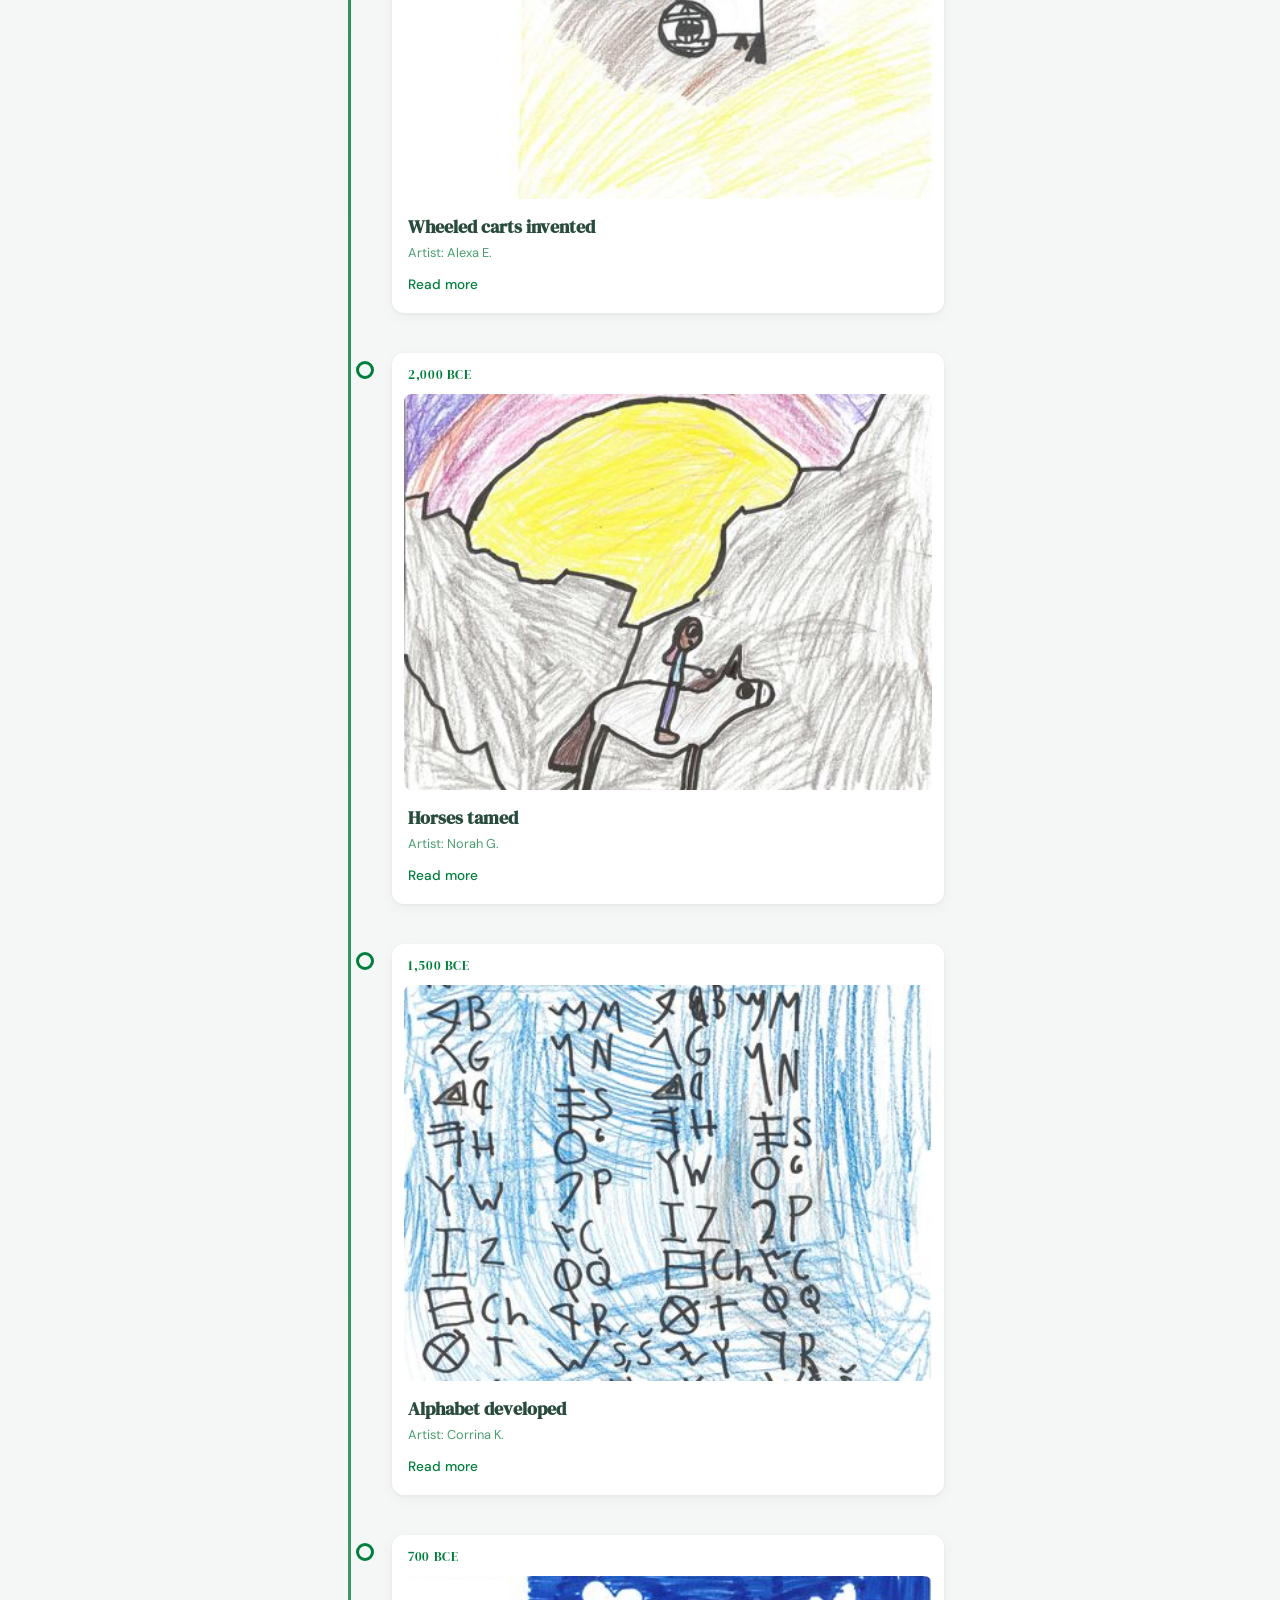
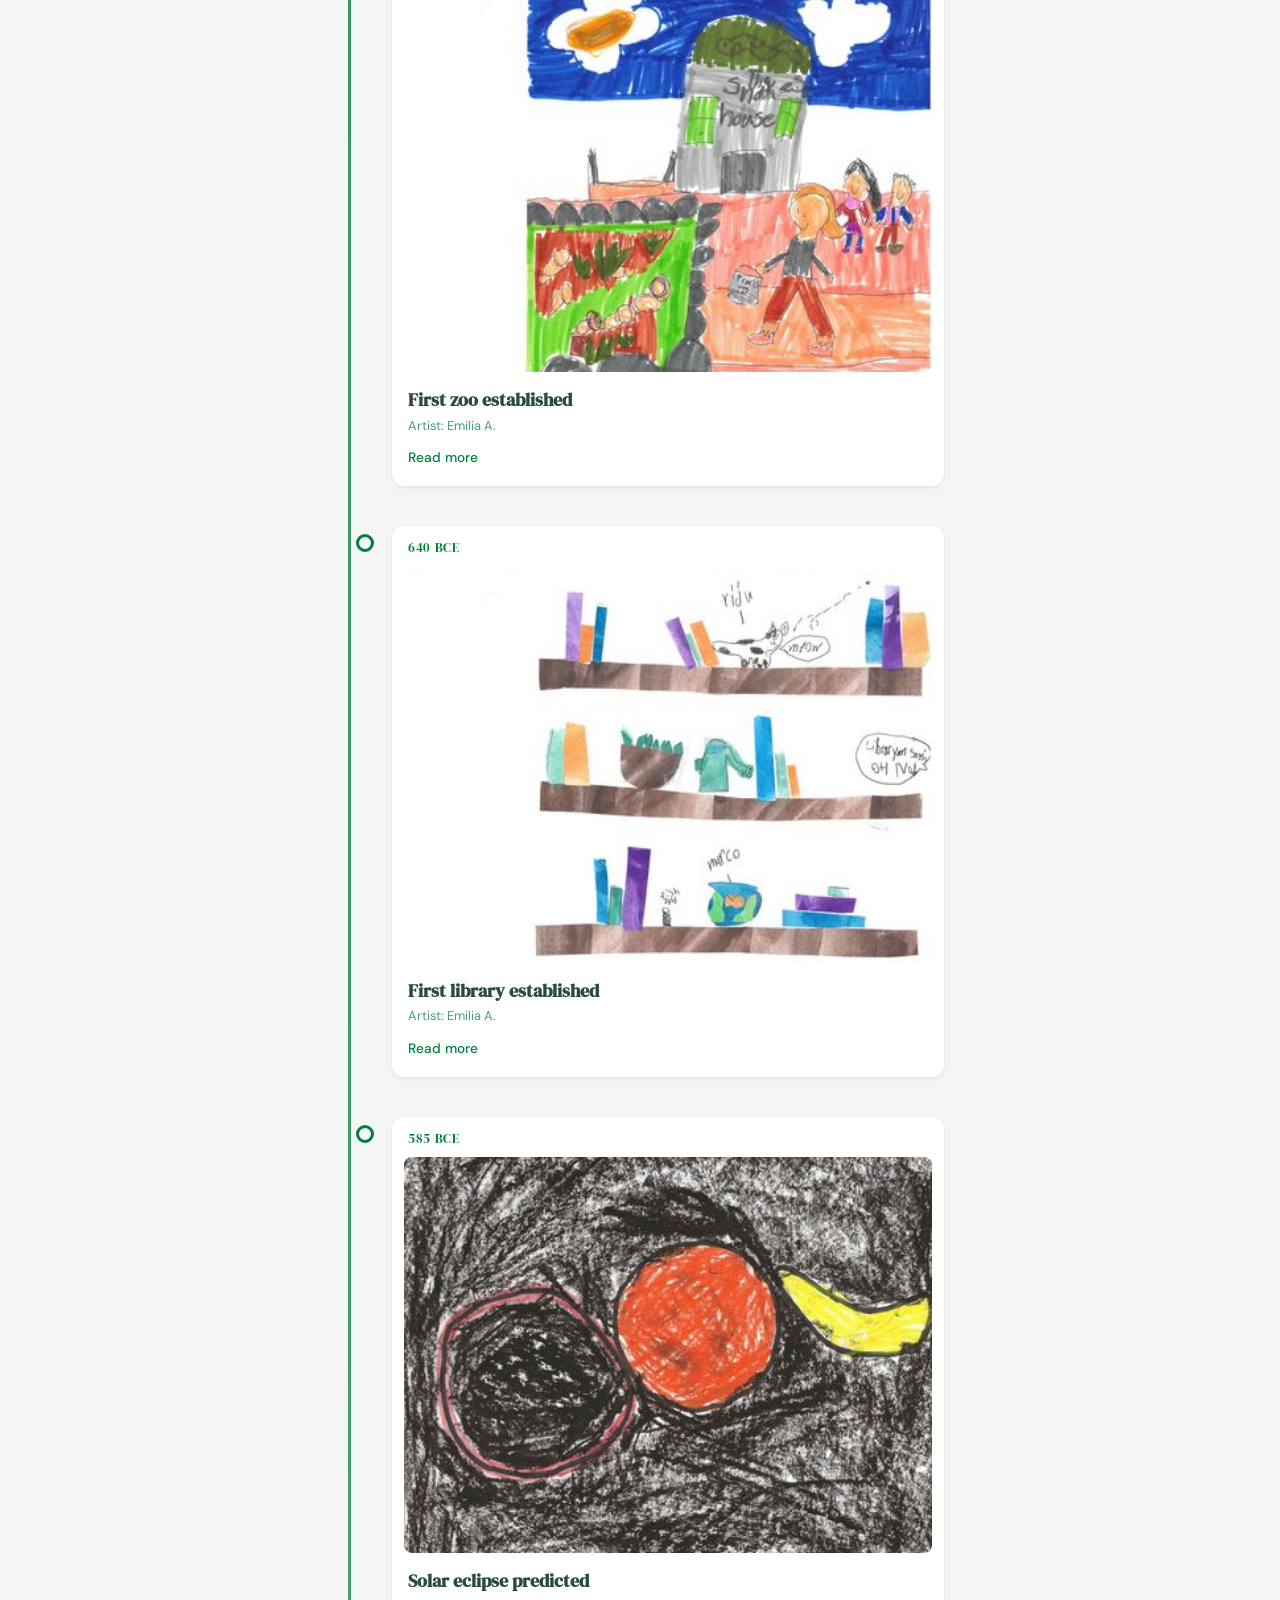
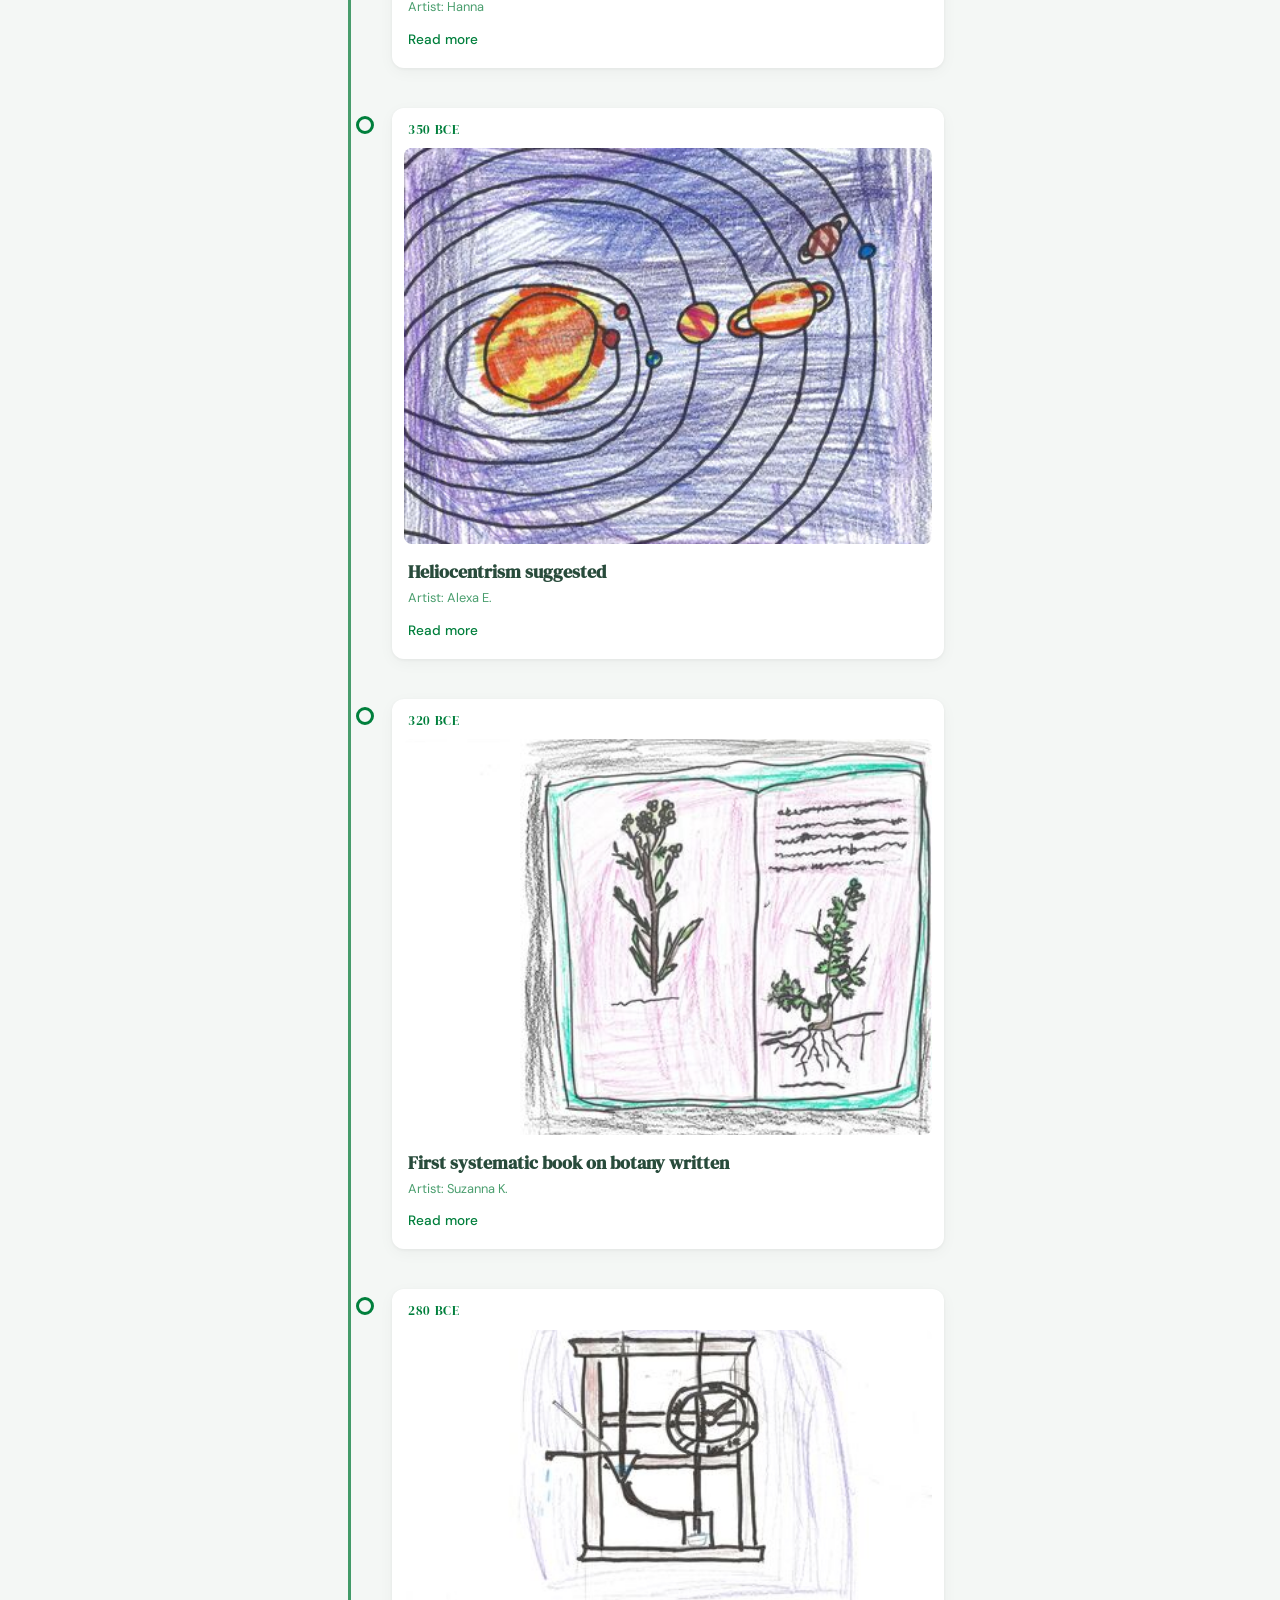
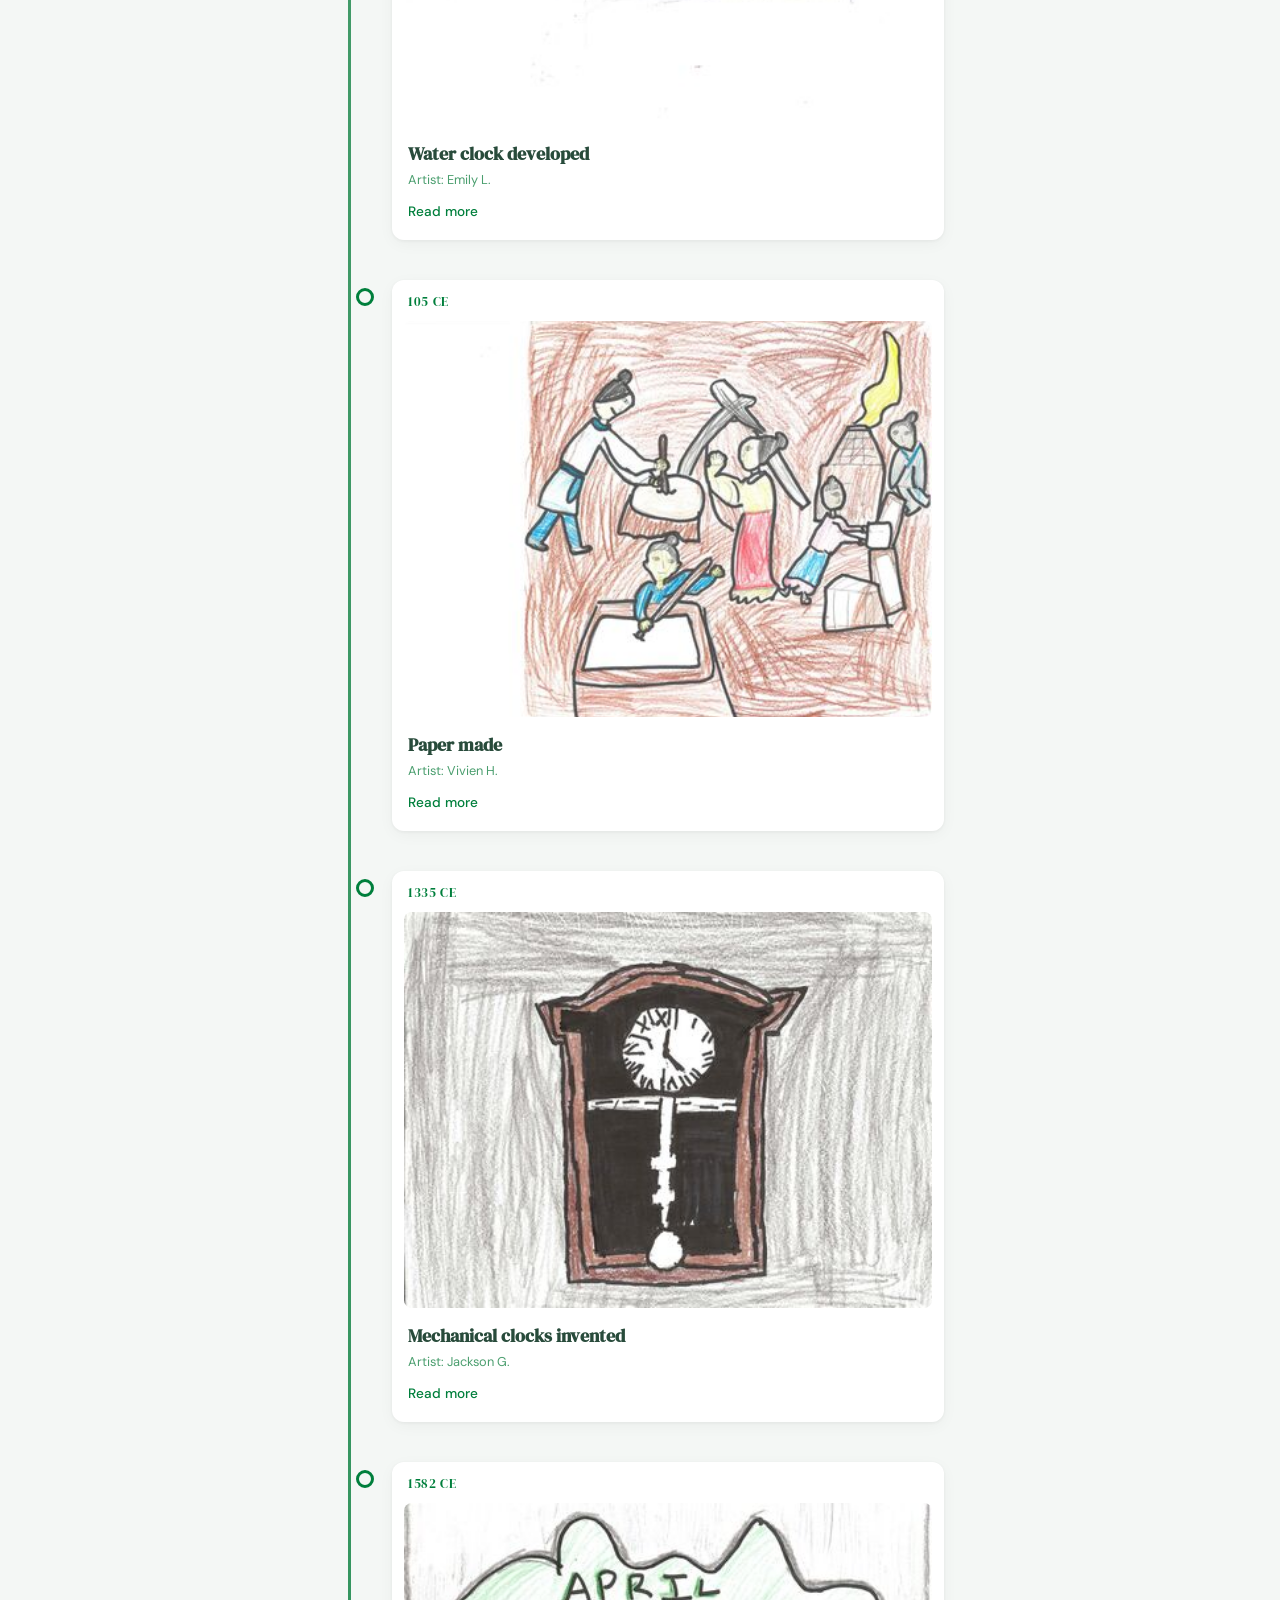
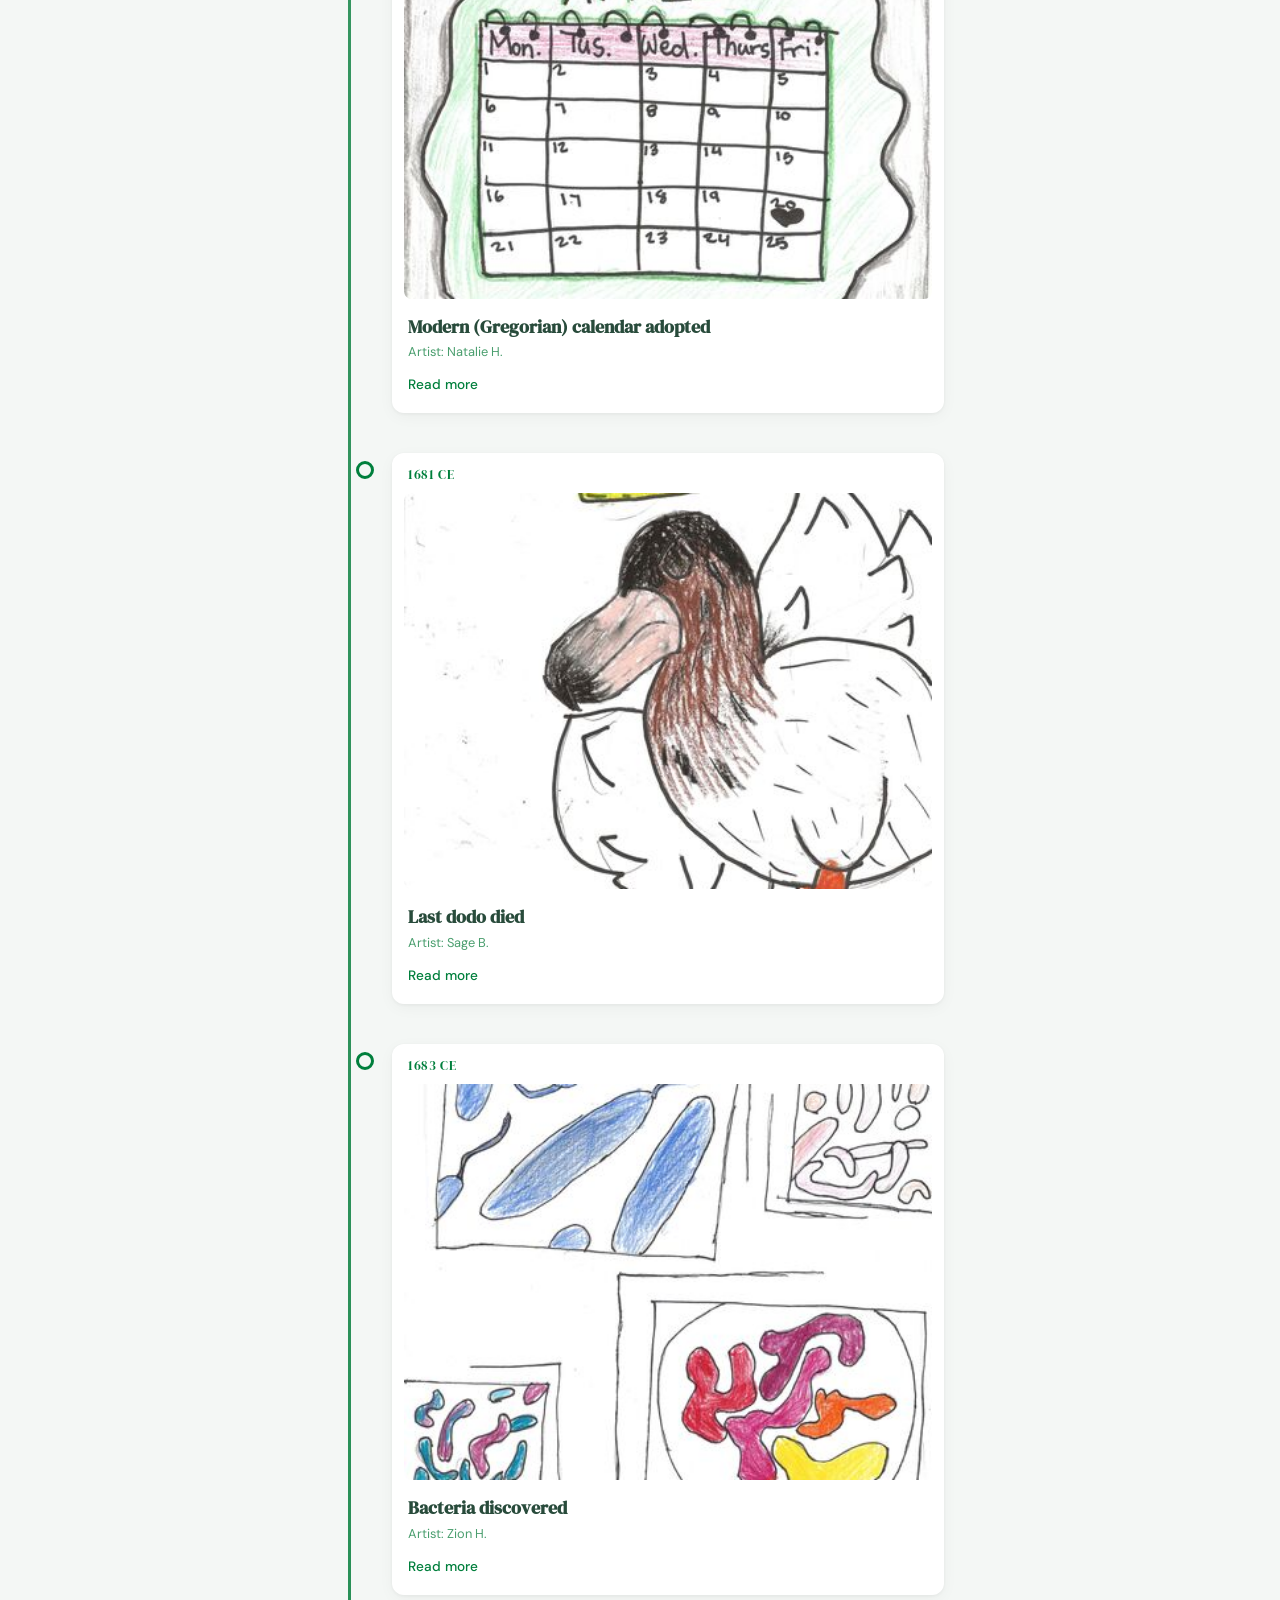
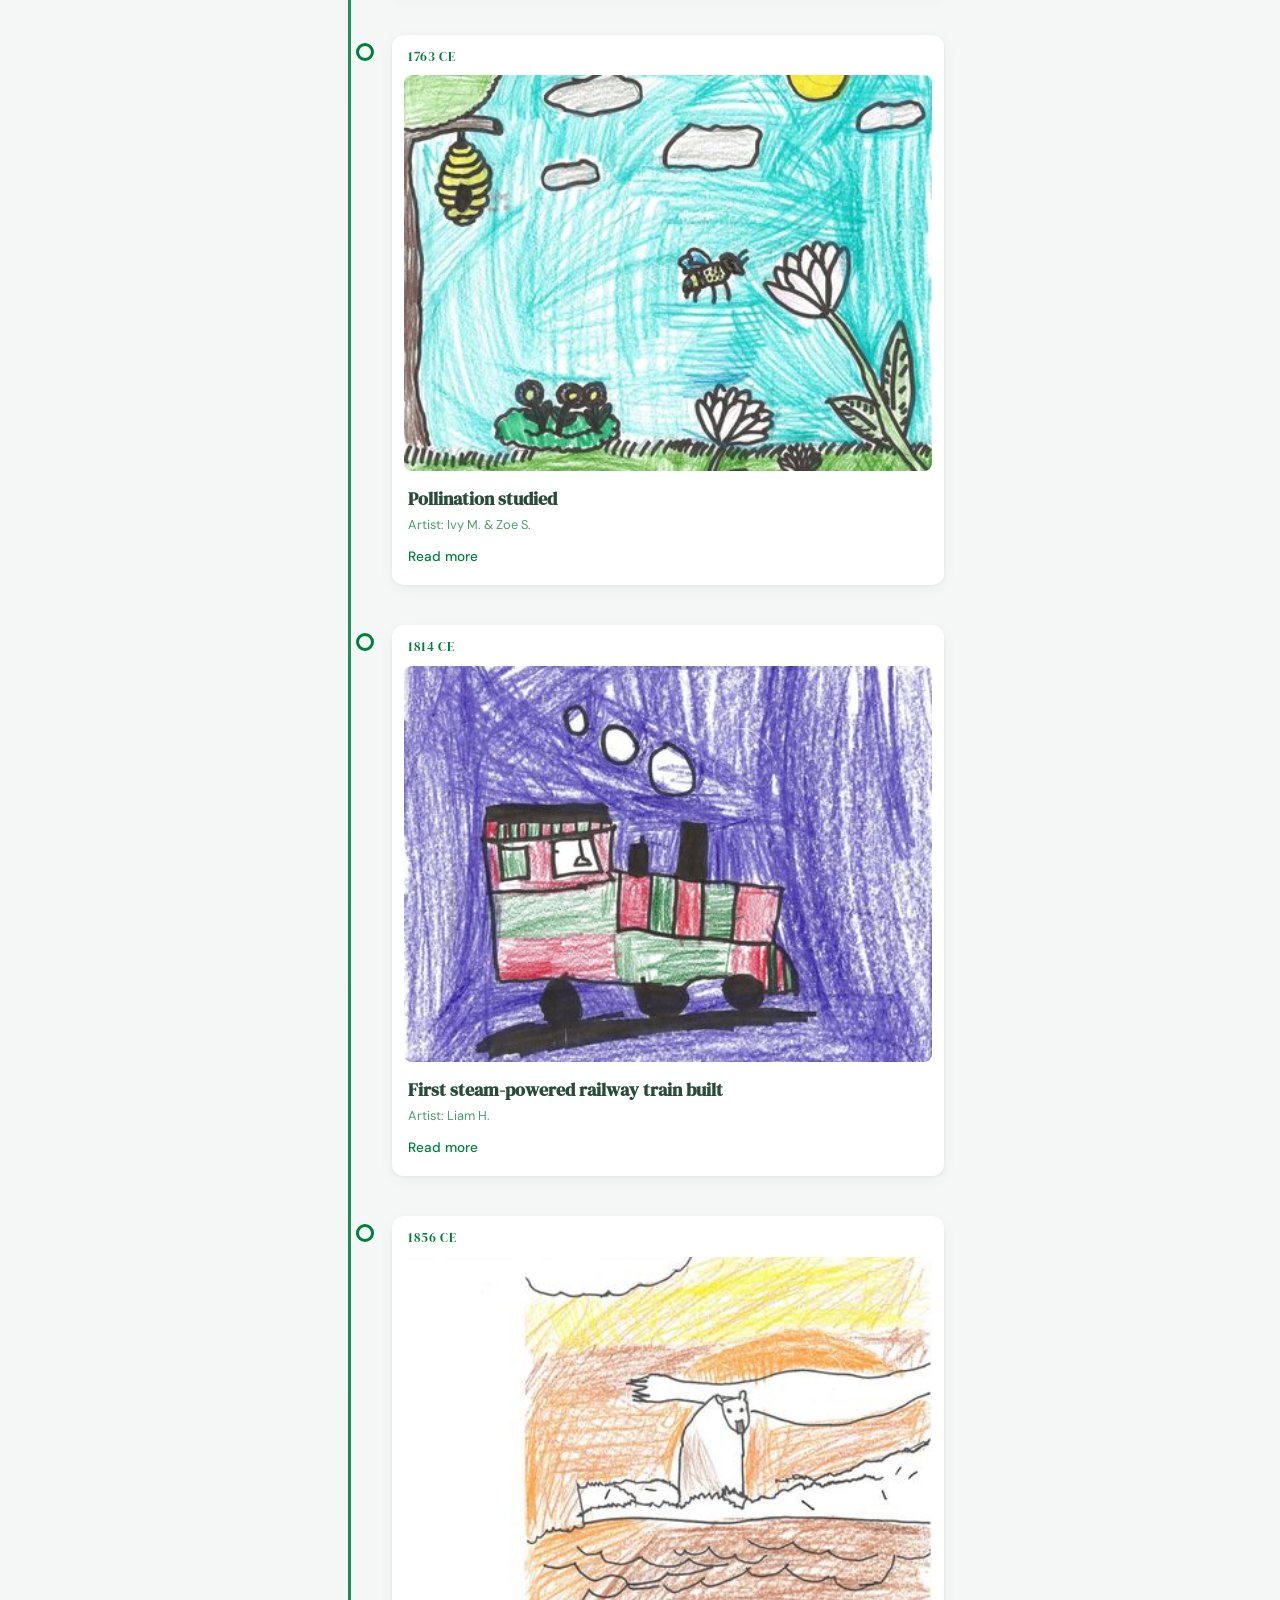
==== commit 1c240de9: "Swap bow-and-arrow image to original (7) diagram version Co-authored-by: Shelley <shelley@exe.dev>" ====
--- a/site/index.html
+++ b/site/index.html
@@ -5,7 +5,7 @@
   <meta name="viewport" content="width=device-width, initial-scale=1.0">
   <title>Medfield Timeline</title>
   <meta name="description" content="A walk through the history of everything — artwork by Medfield students on a fence.">
-  <link rel="stylesheet" href="style.css?v=20260404c">
+  <link rel="stylesheet" href="style.css?v=20260404d">
   <link rel="preconnect" href="https://fonts.googleapis.com">
   <link rel="preconnect" href="https://fonts.gstatic.com" crossorigin>
   <link href="https://fonts.googleapis.com/css2?family=DM+Sans:wght@400;500;700&family=DM+Serif+Display&family=Noto+Sans+Devanagari:wght@400;500;700&display=swap" rel="stylesheet">
@@ -35,6 +35,6 @@
     <p>Artwork by students of Medfield, Baltimore</p>
   </footer>
 
-  <script src="app.js?v=20260404c"></script>
+  <script src="app.js?v=20260404d"></script>
 </body>
 </html>
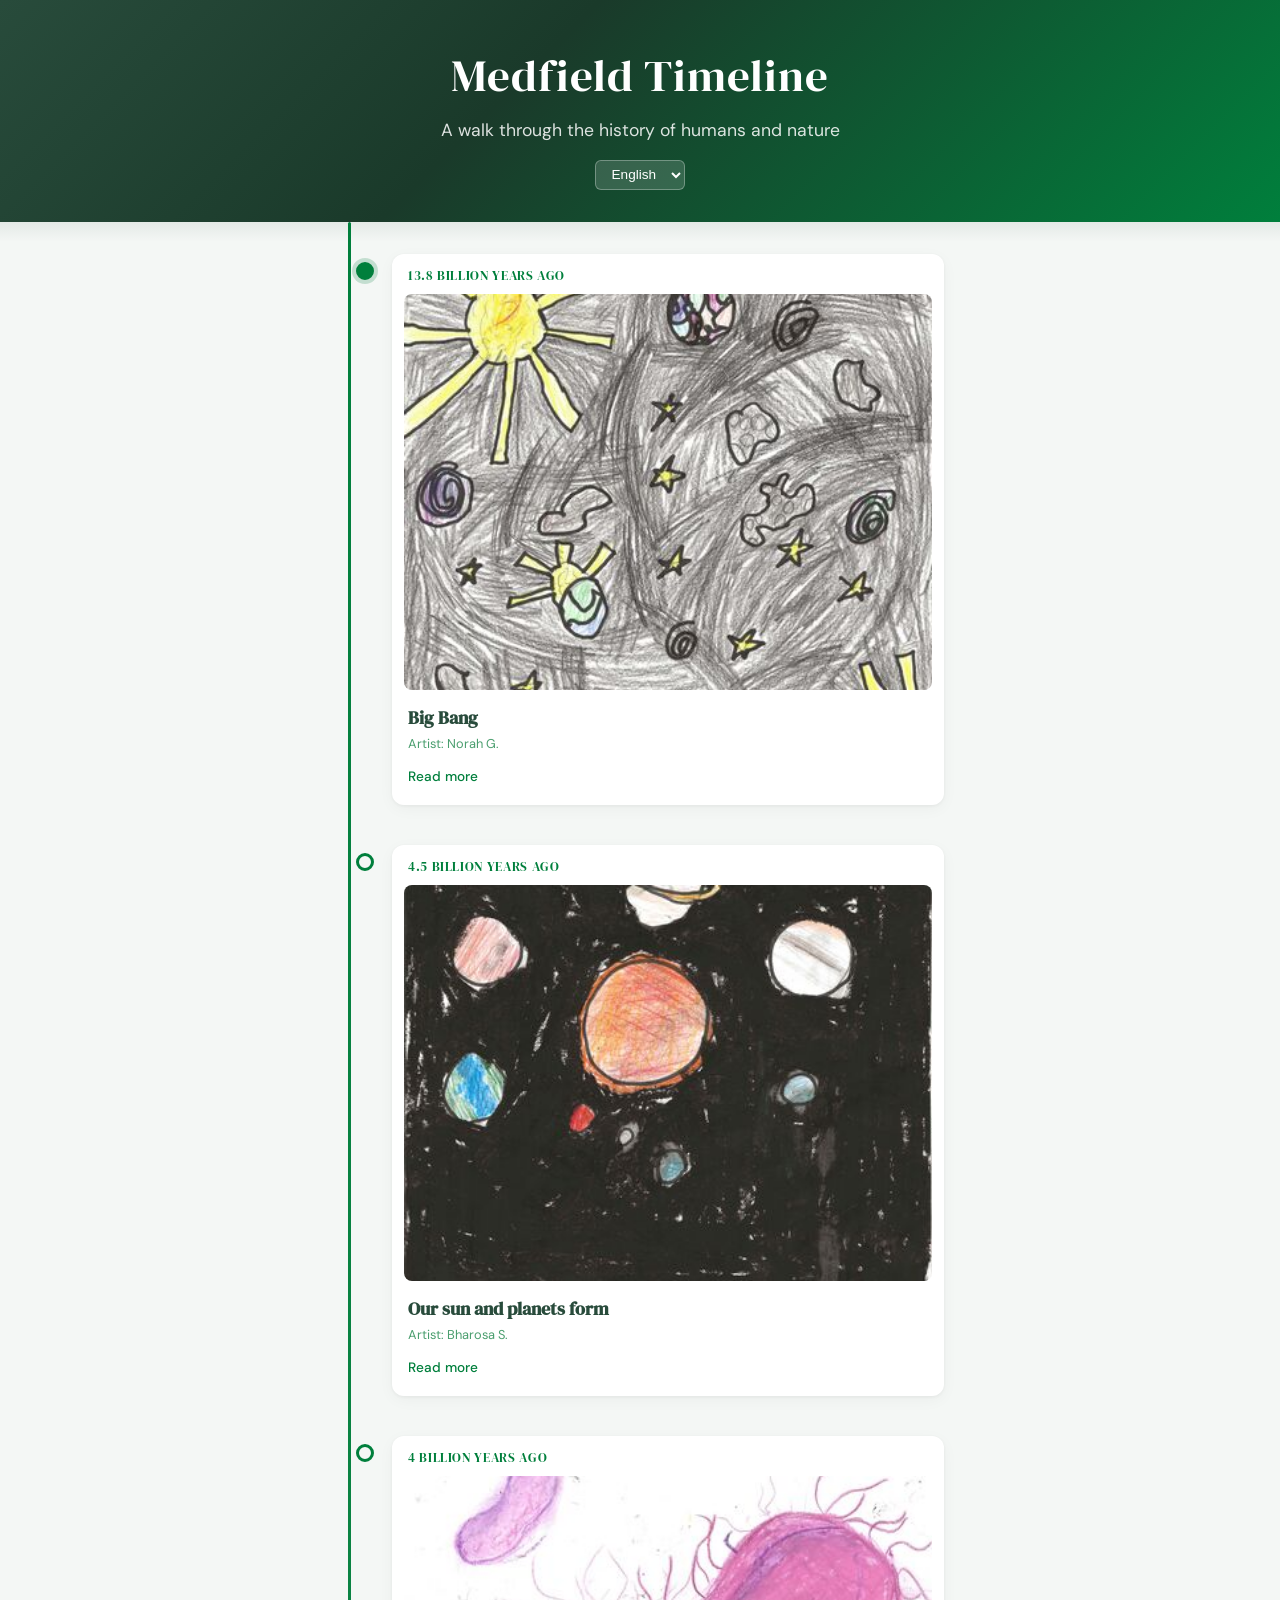
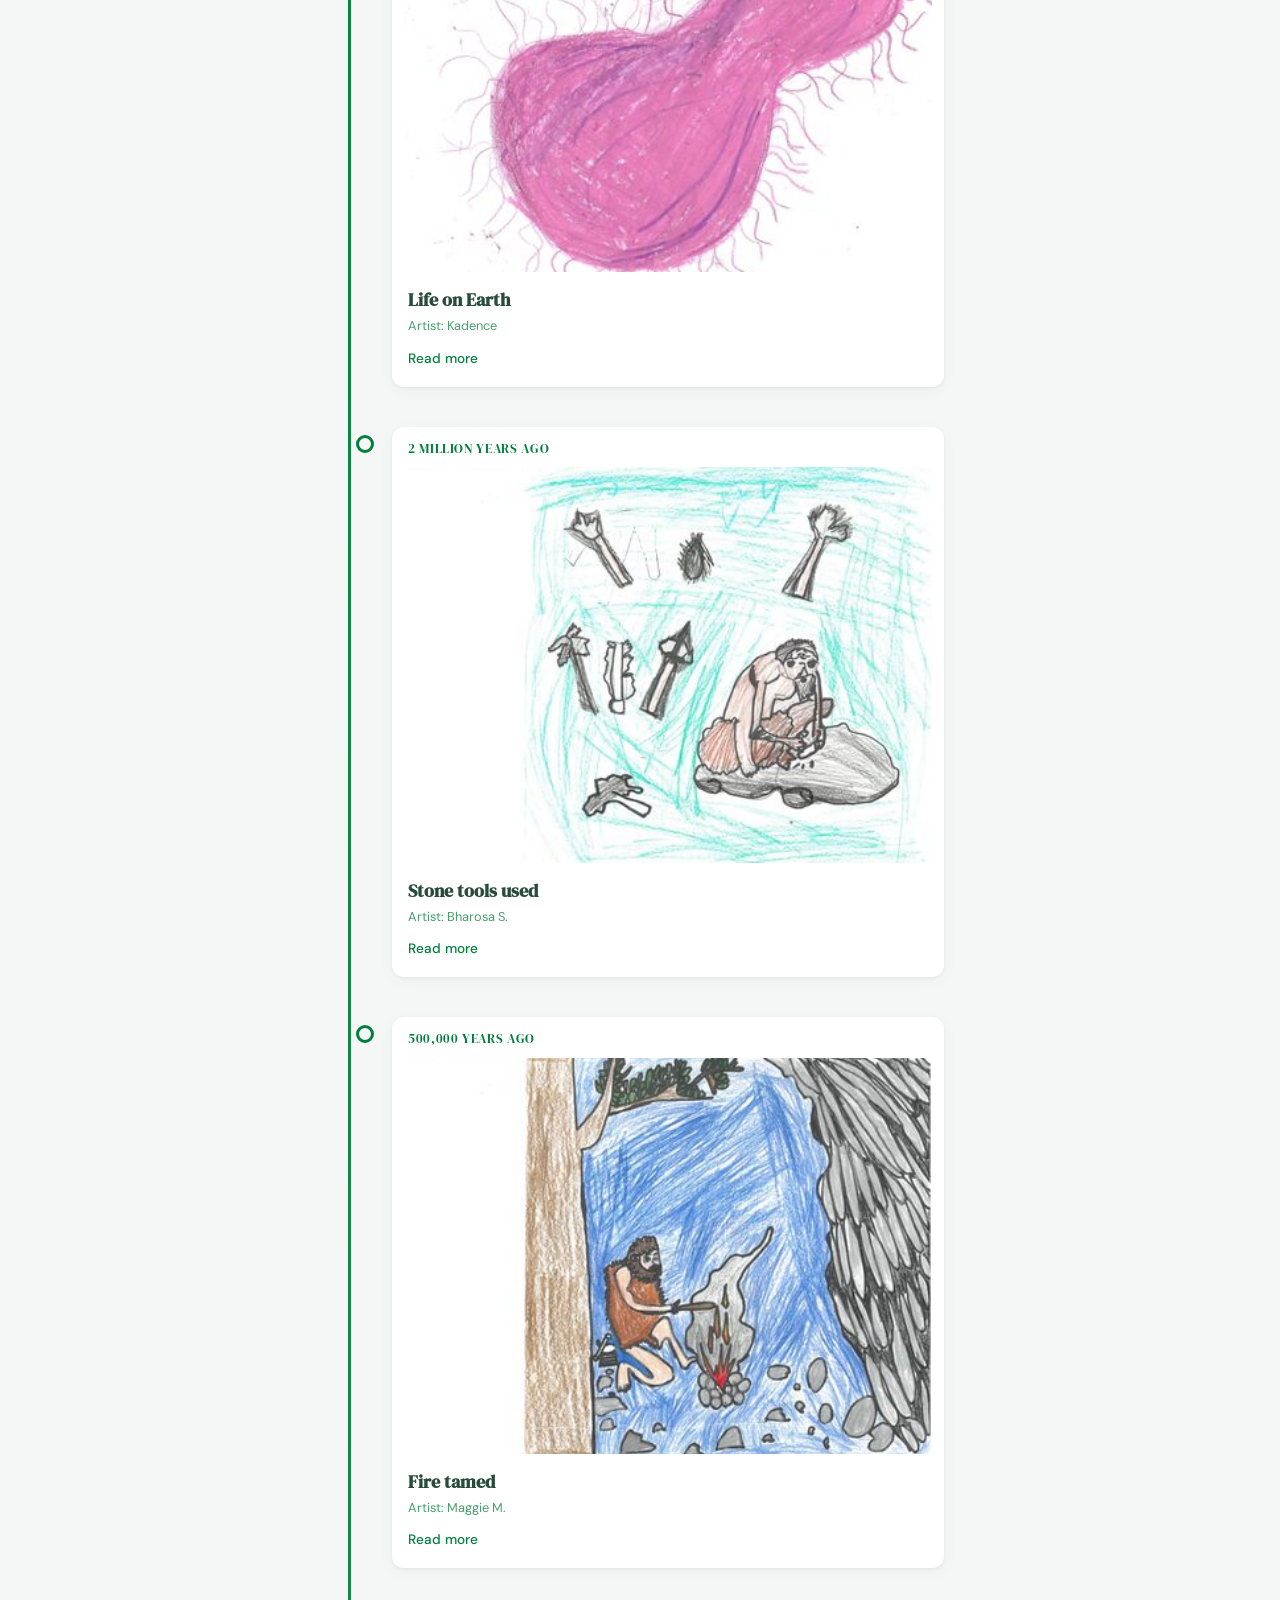
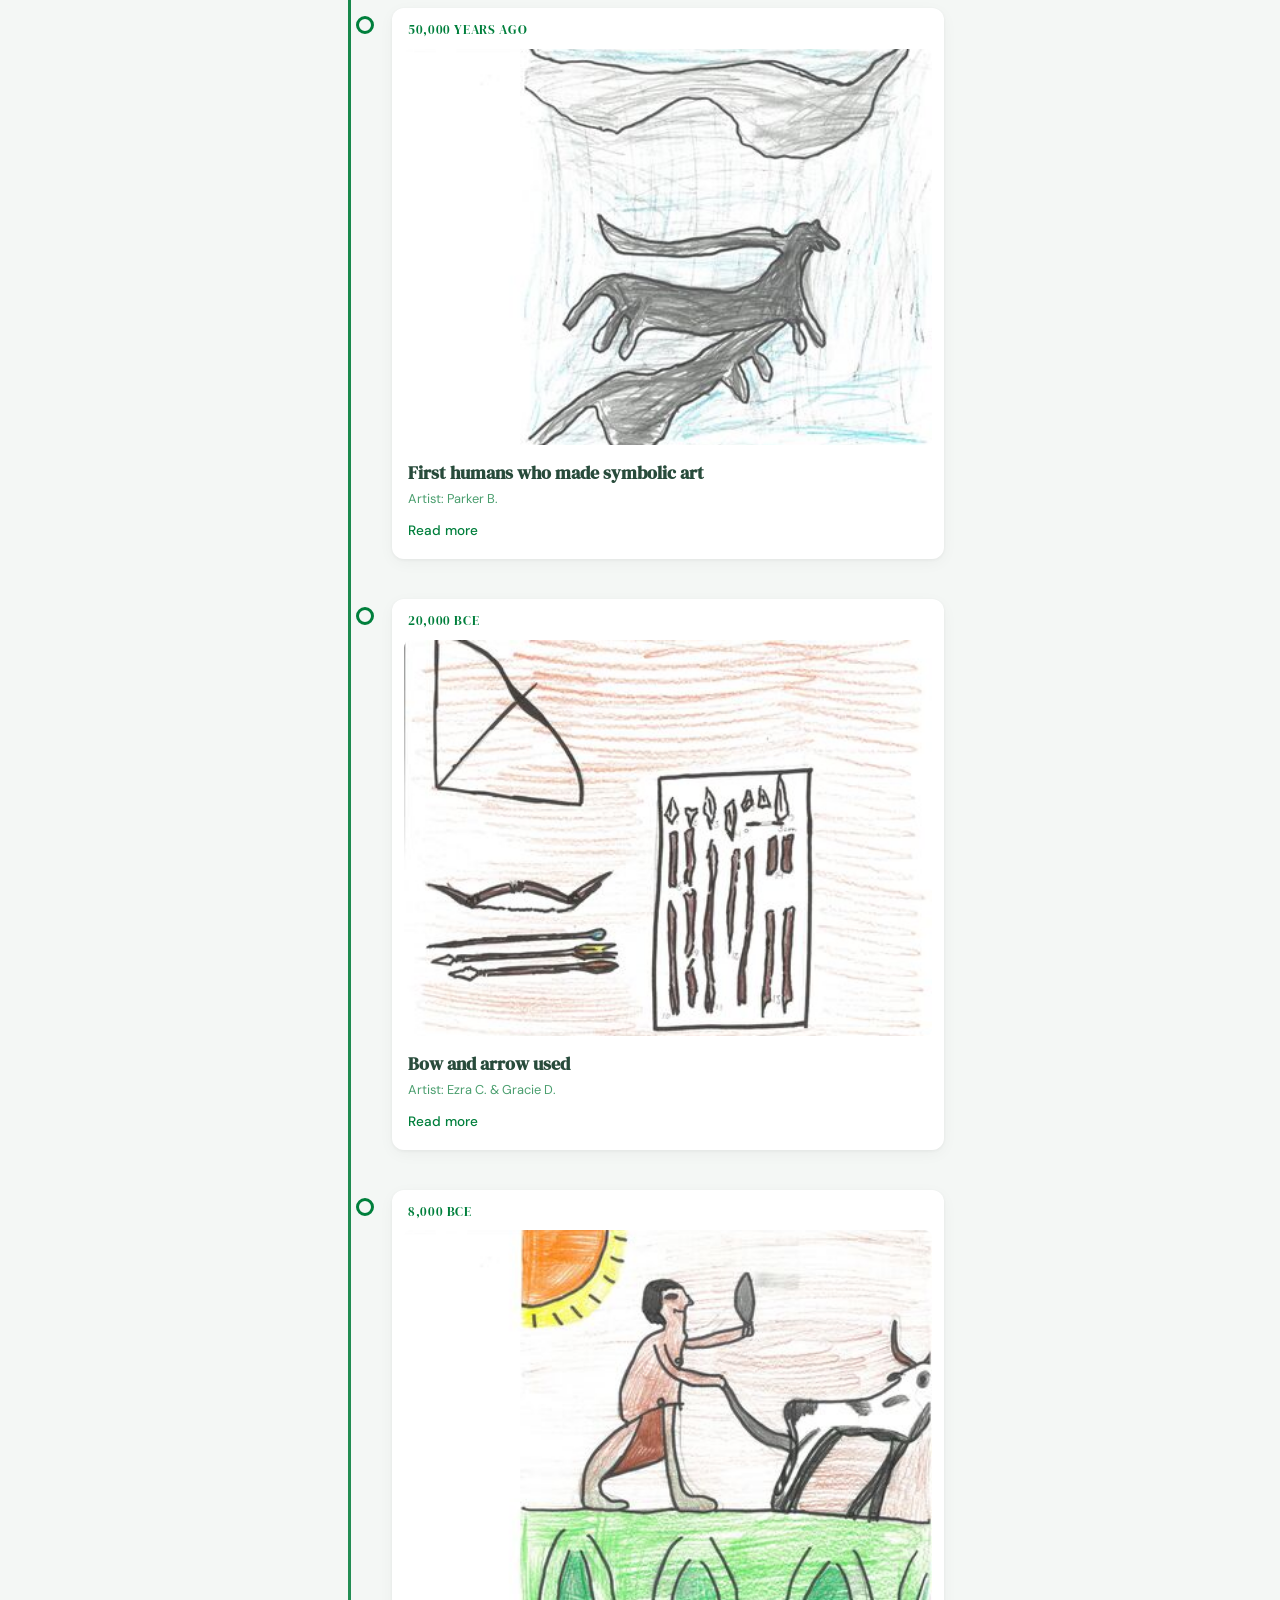
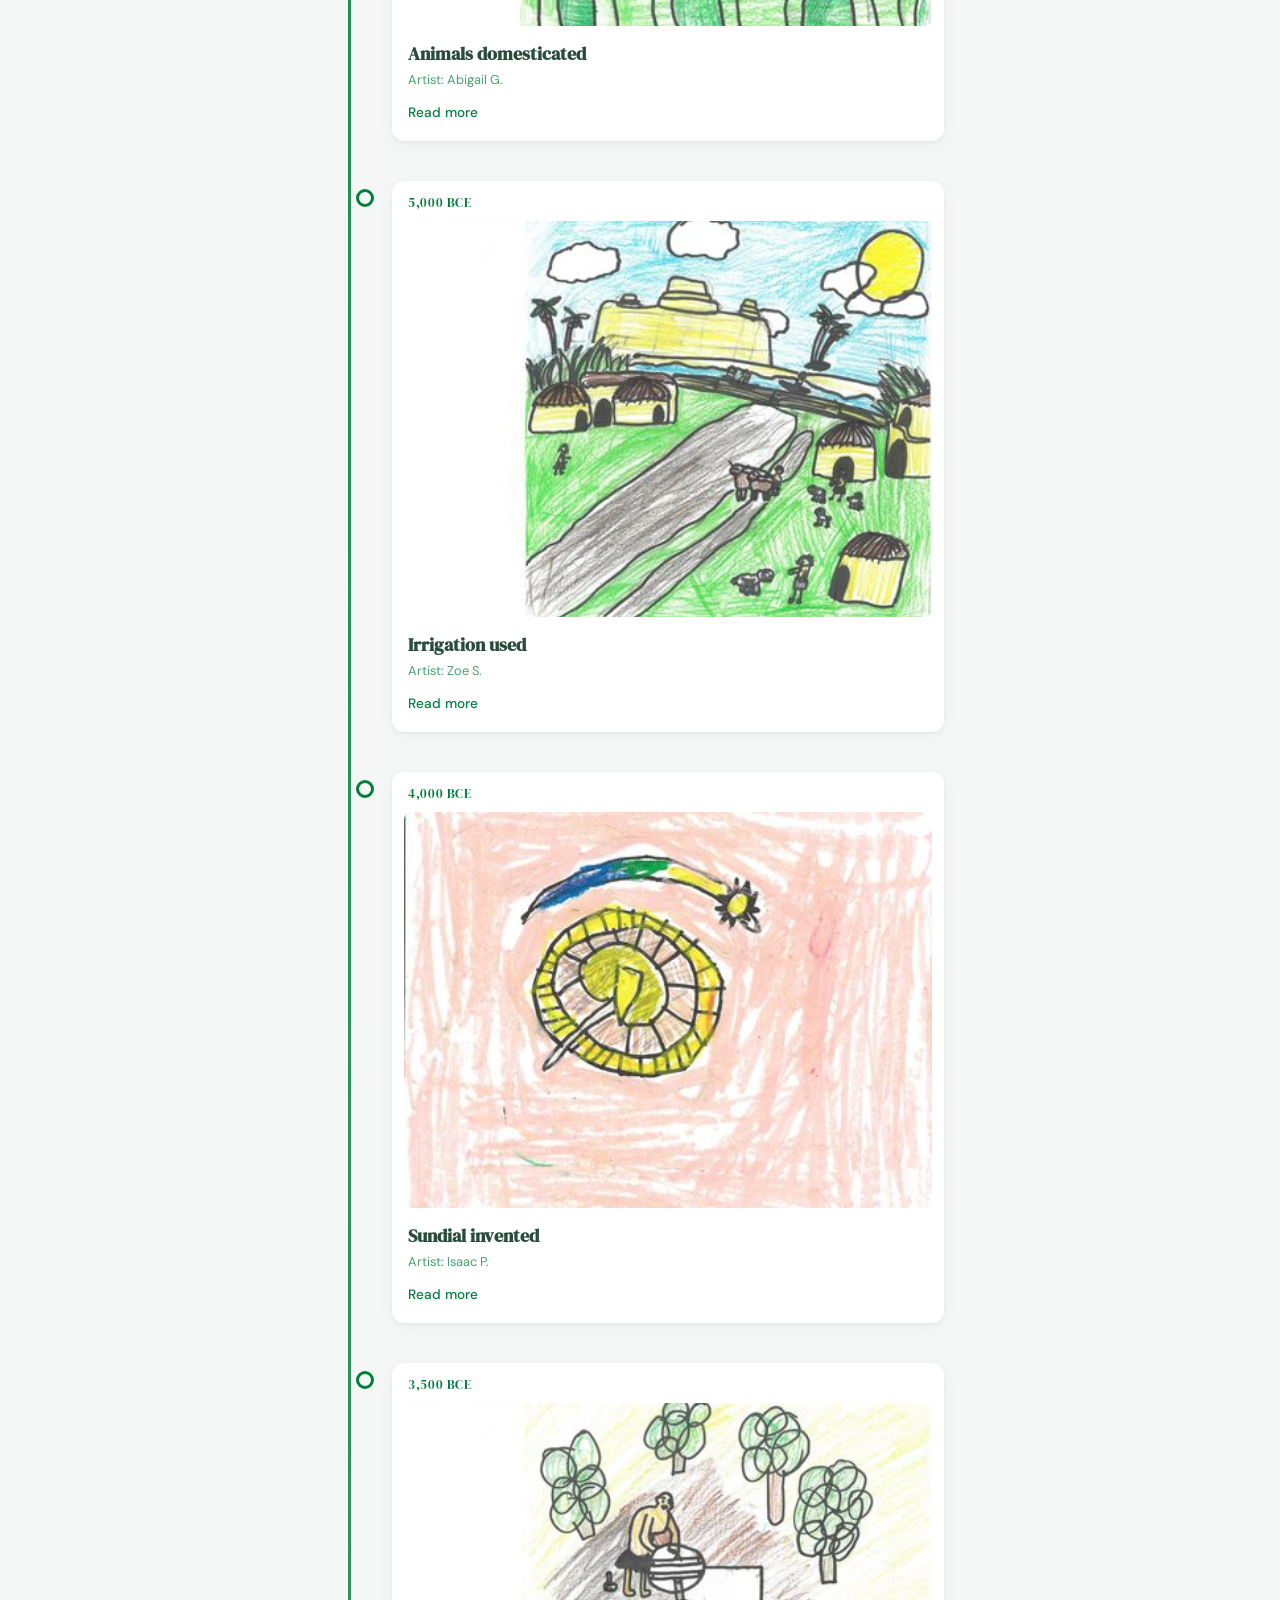
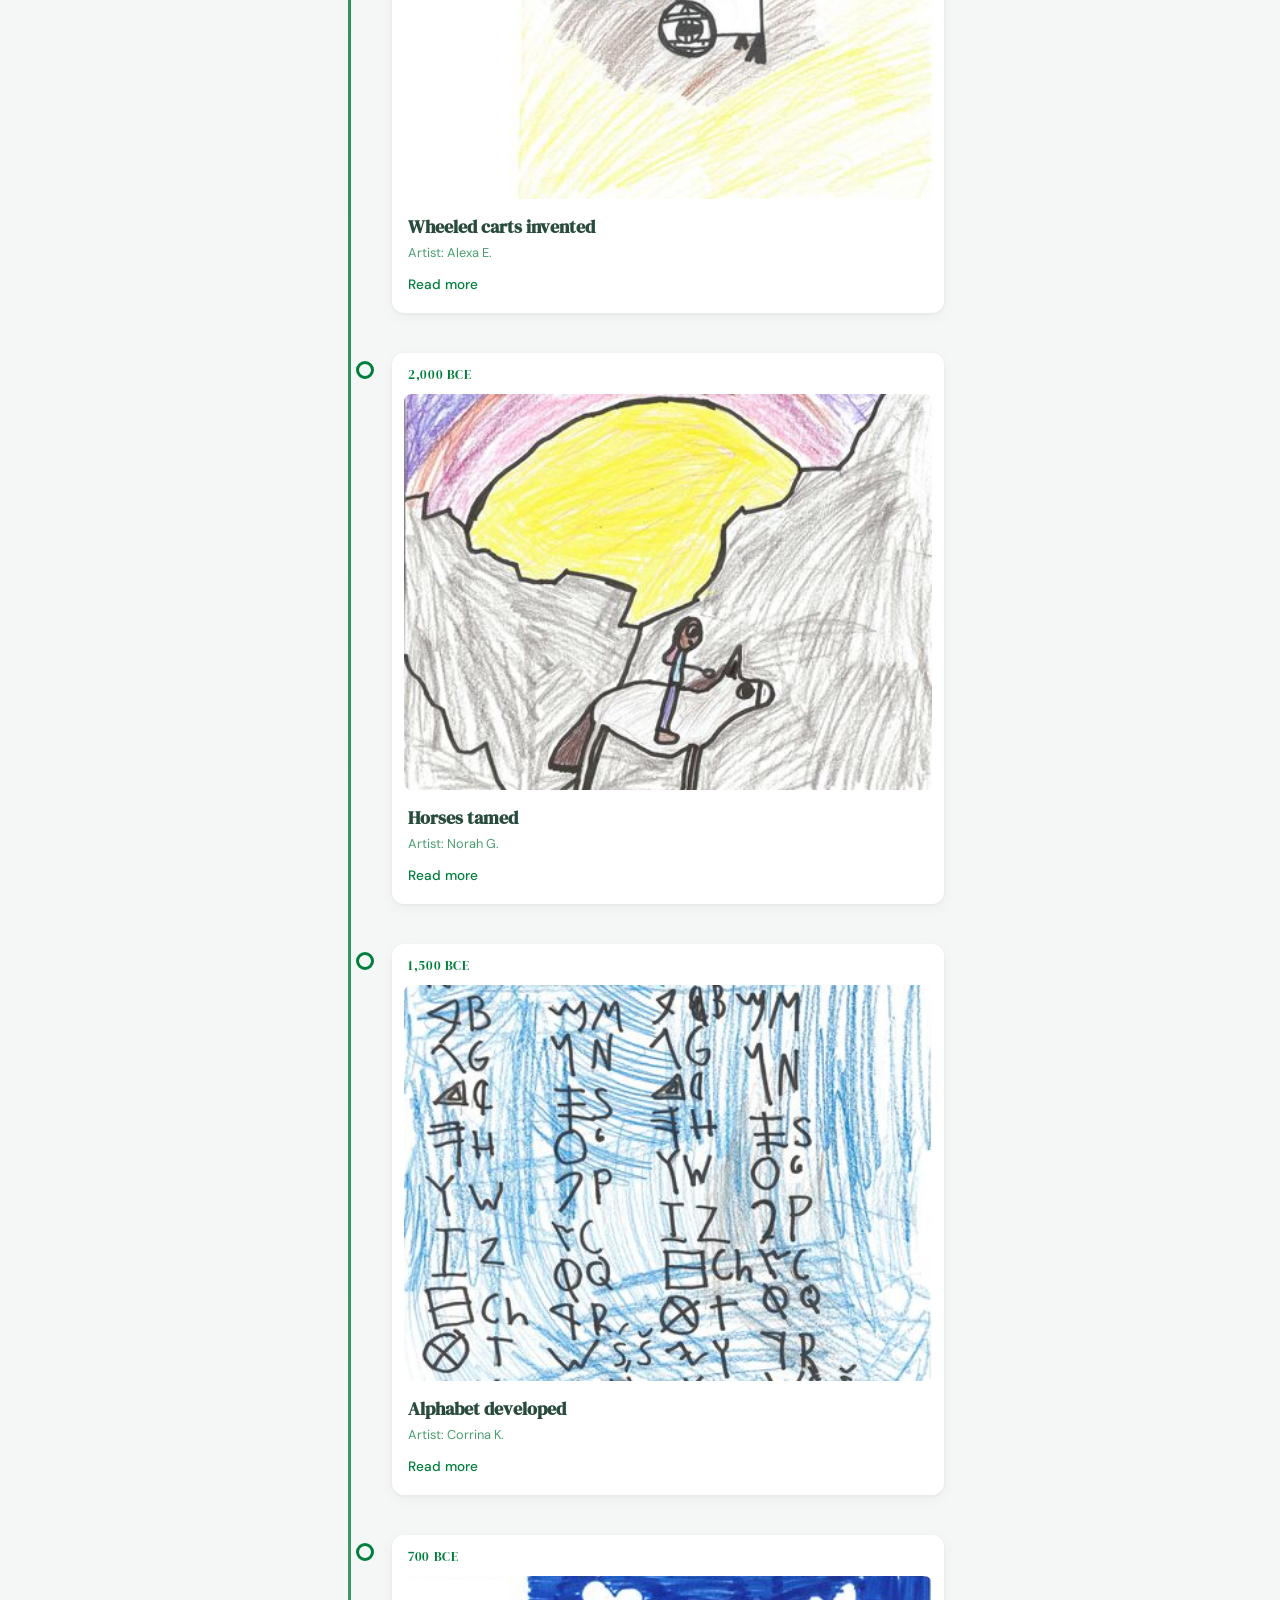
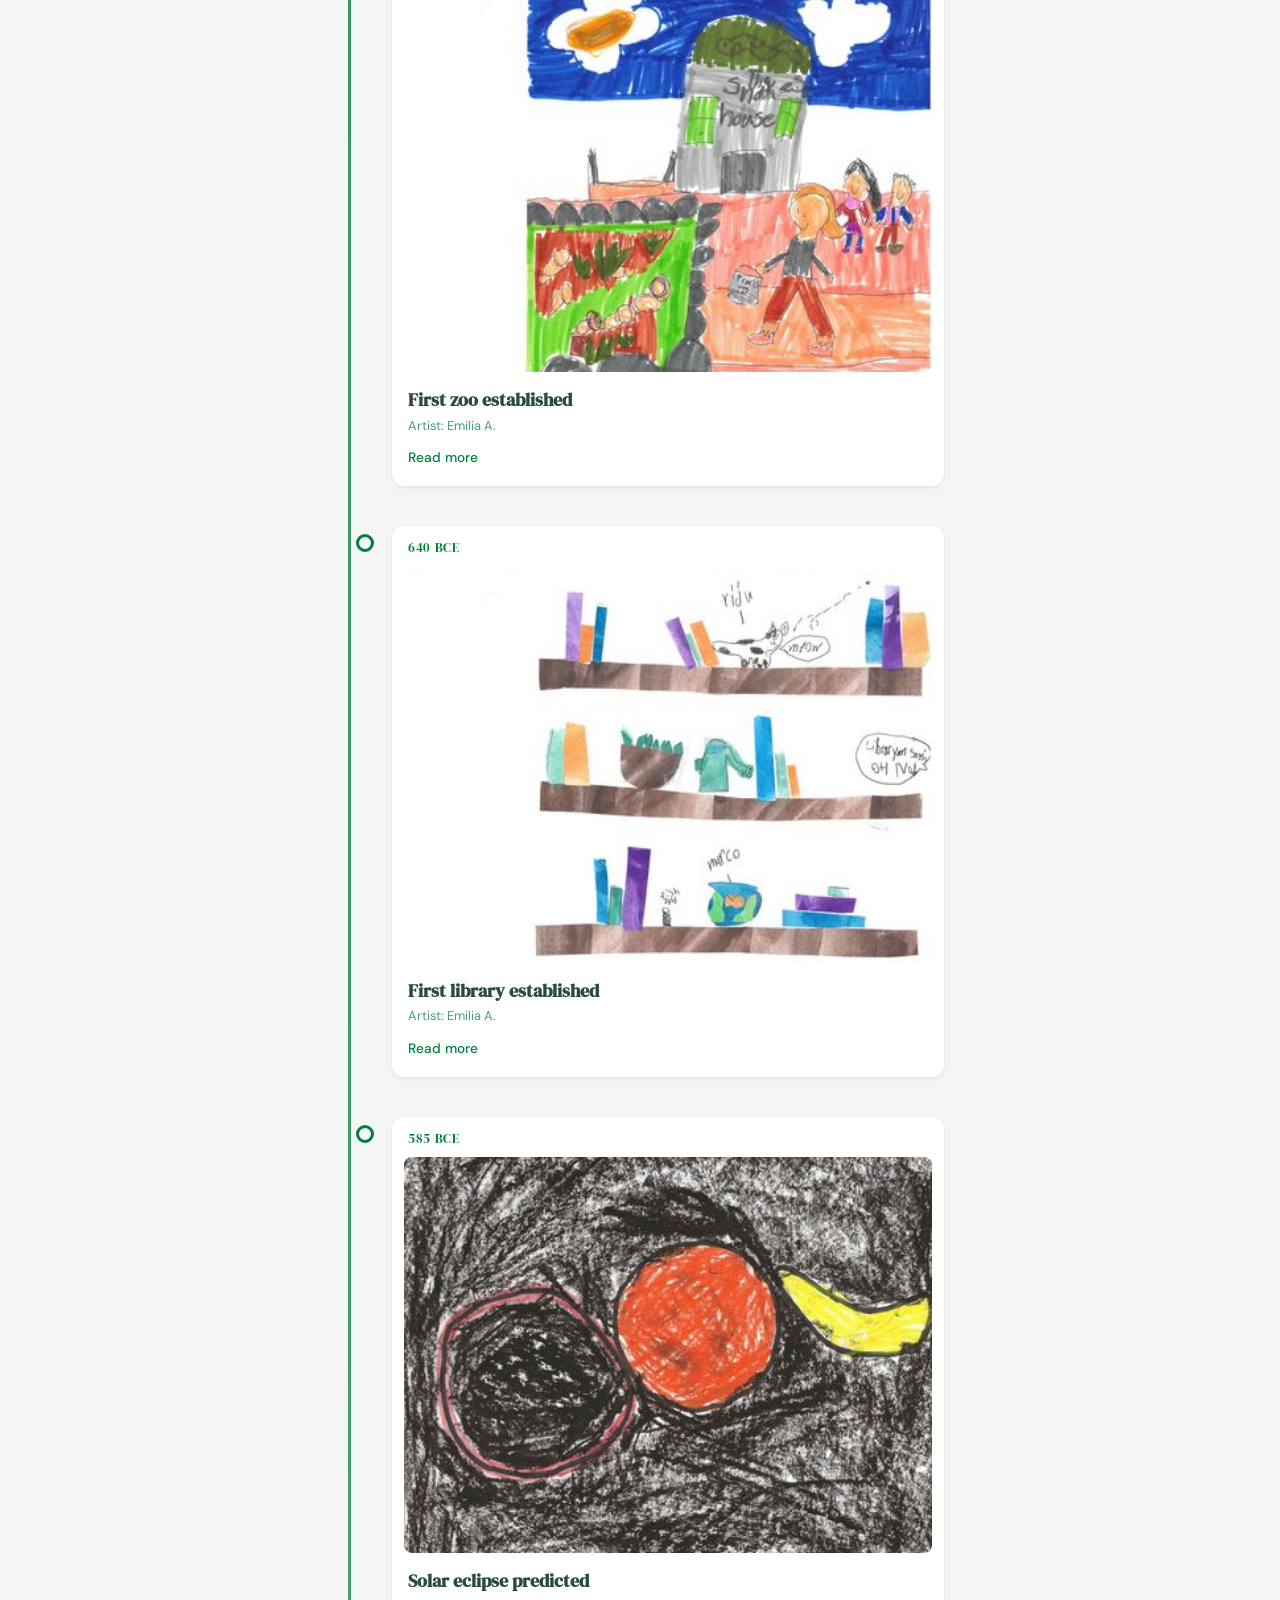
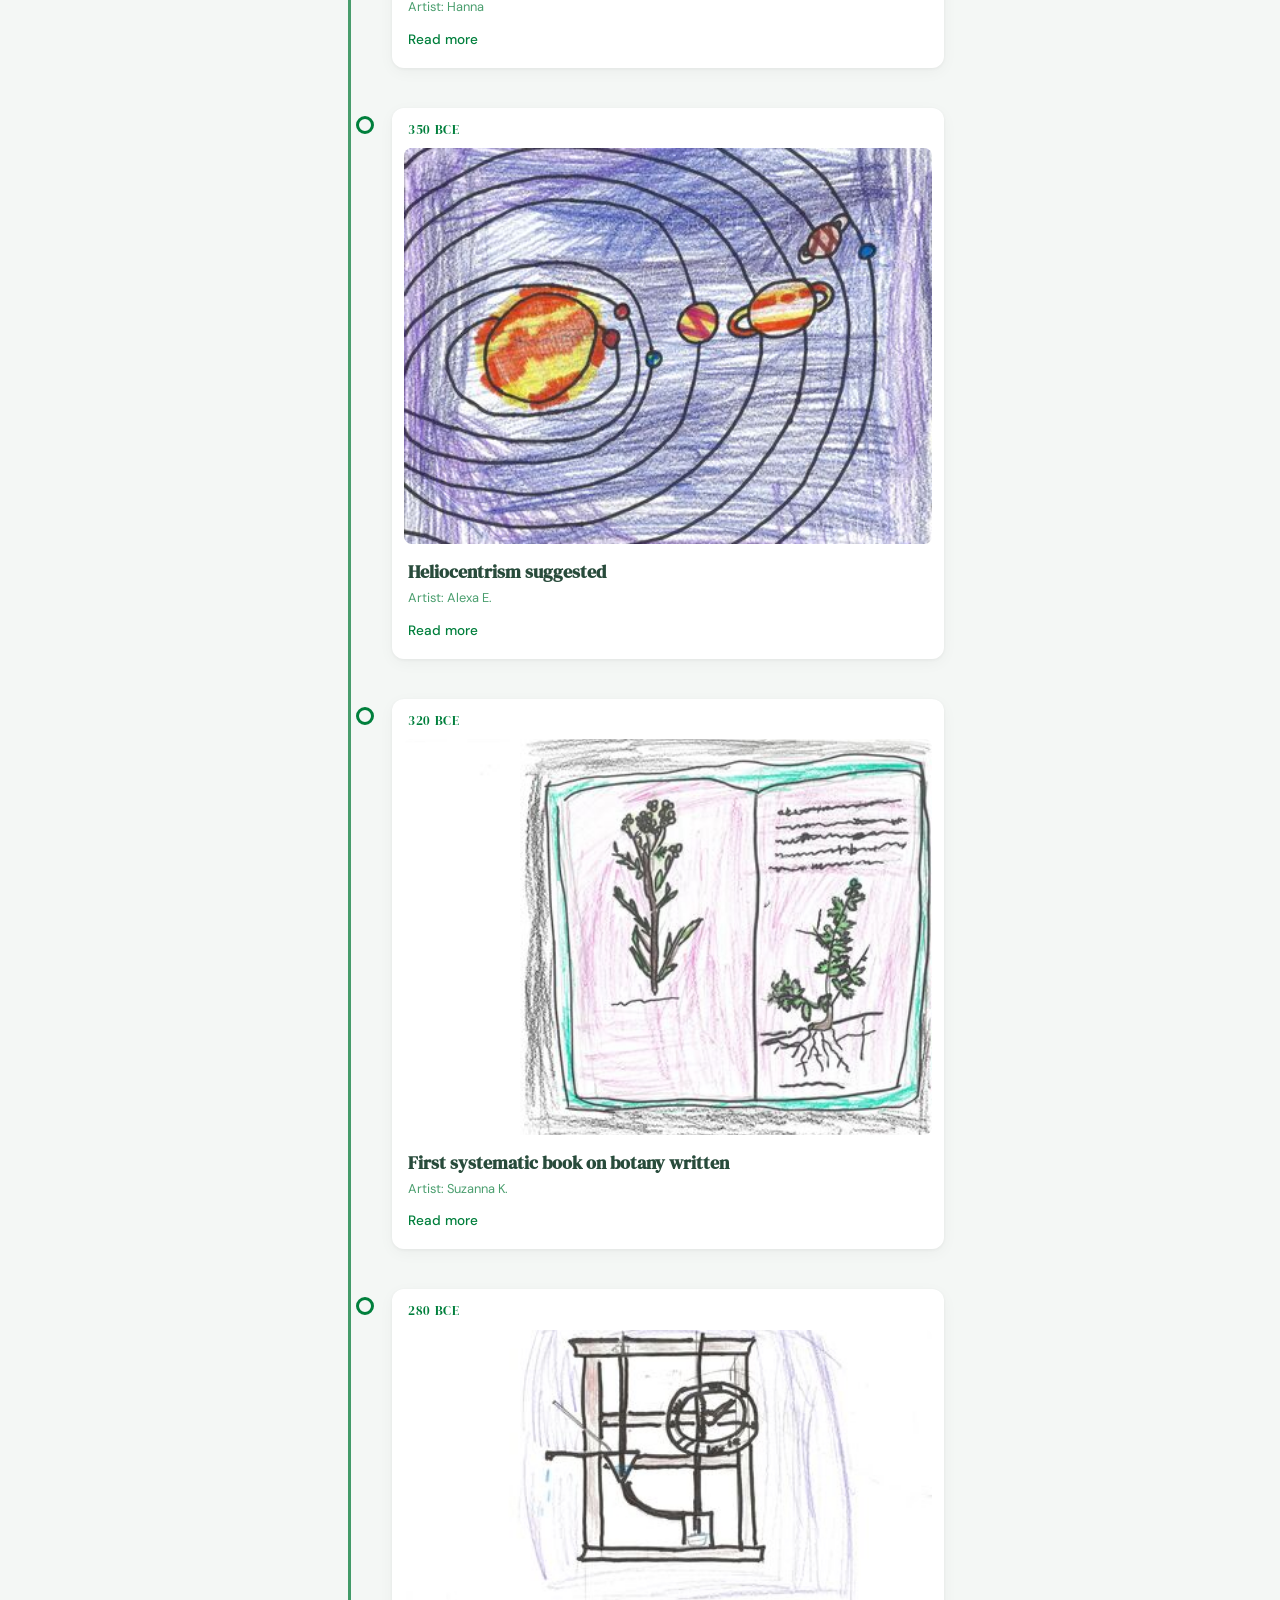
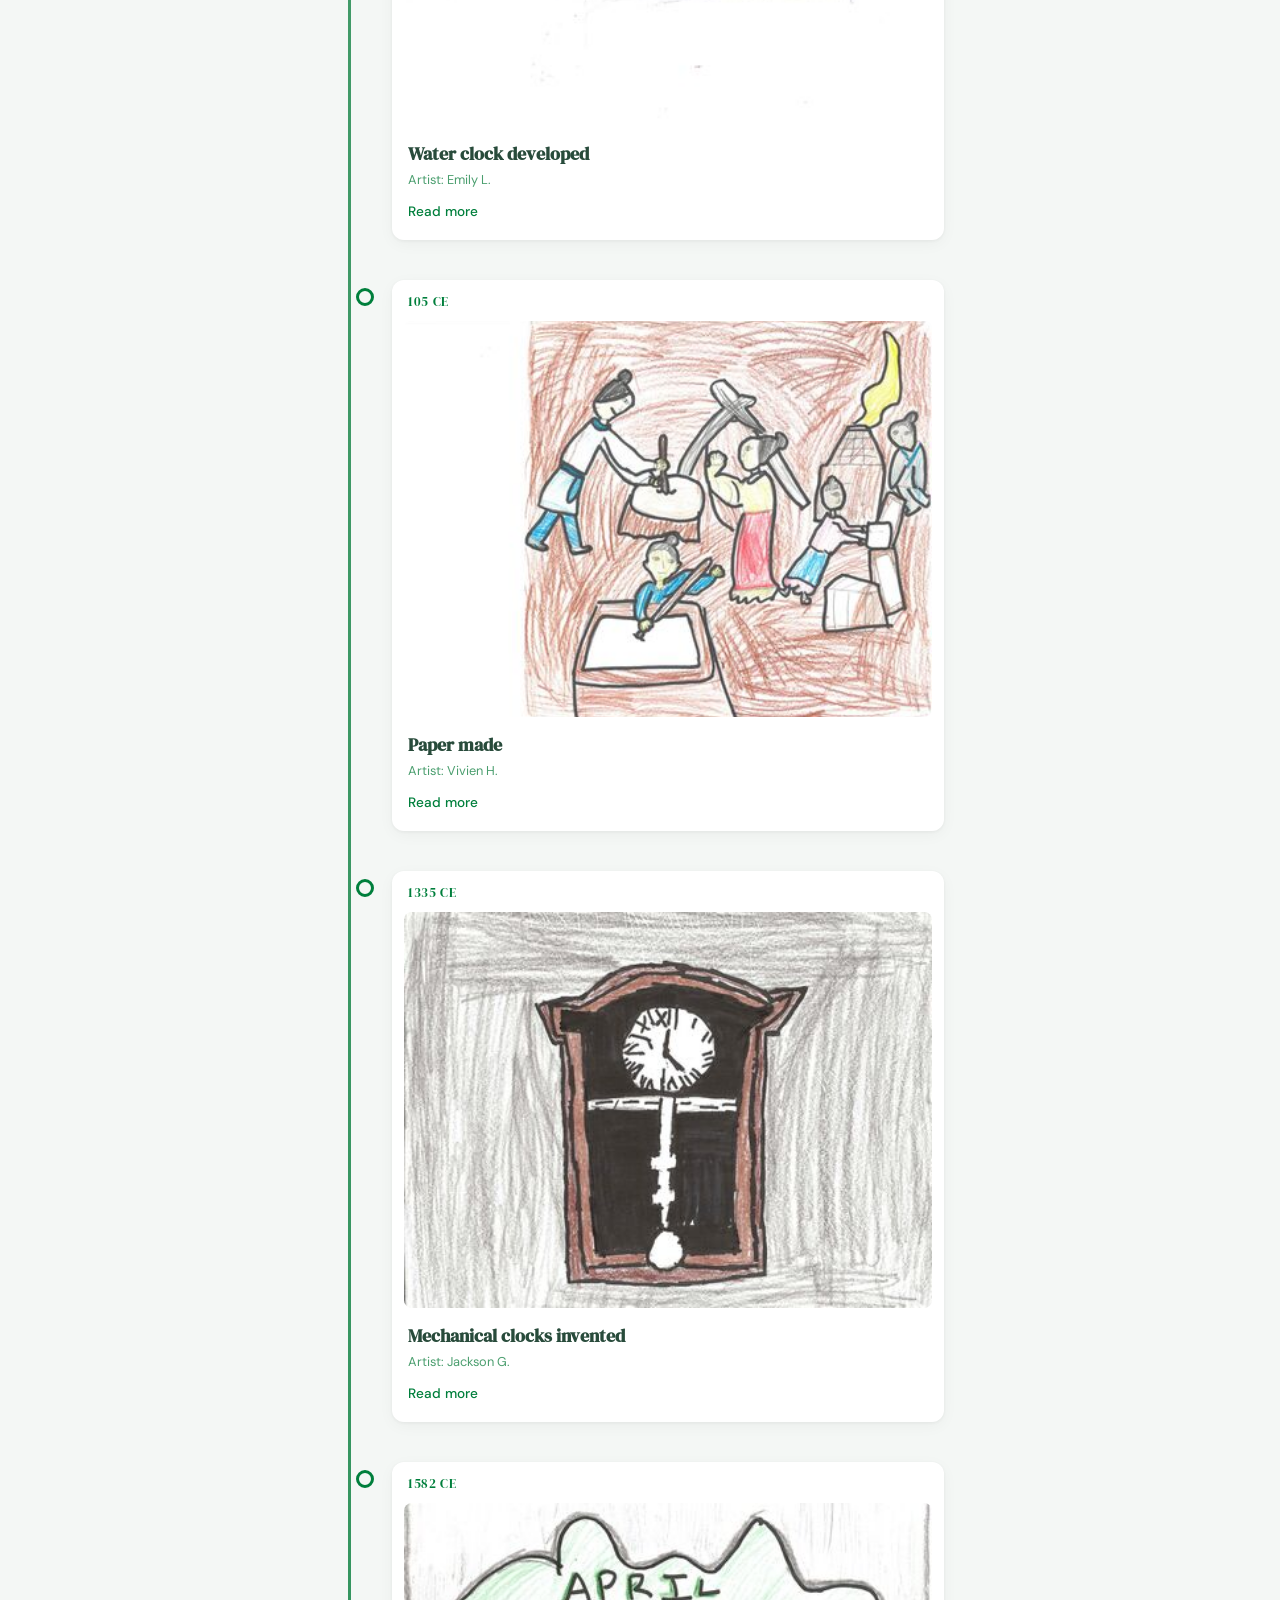
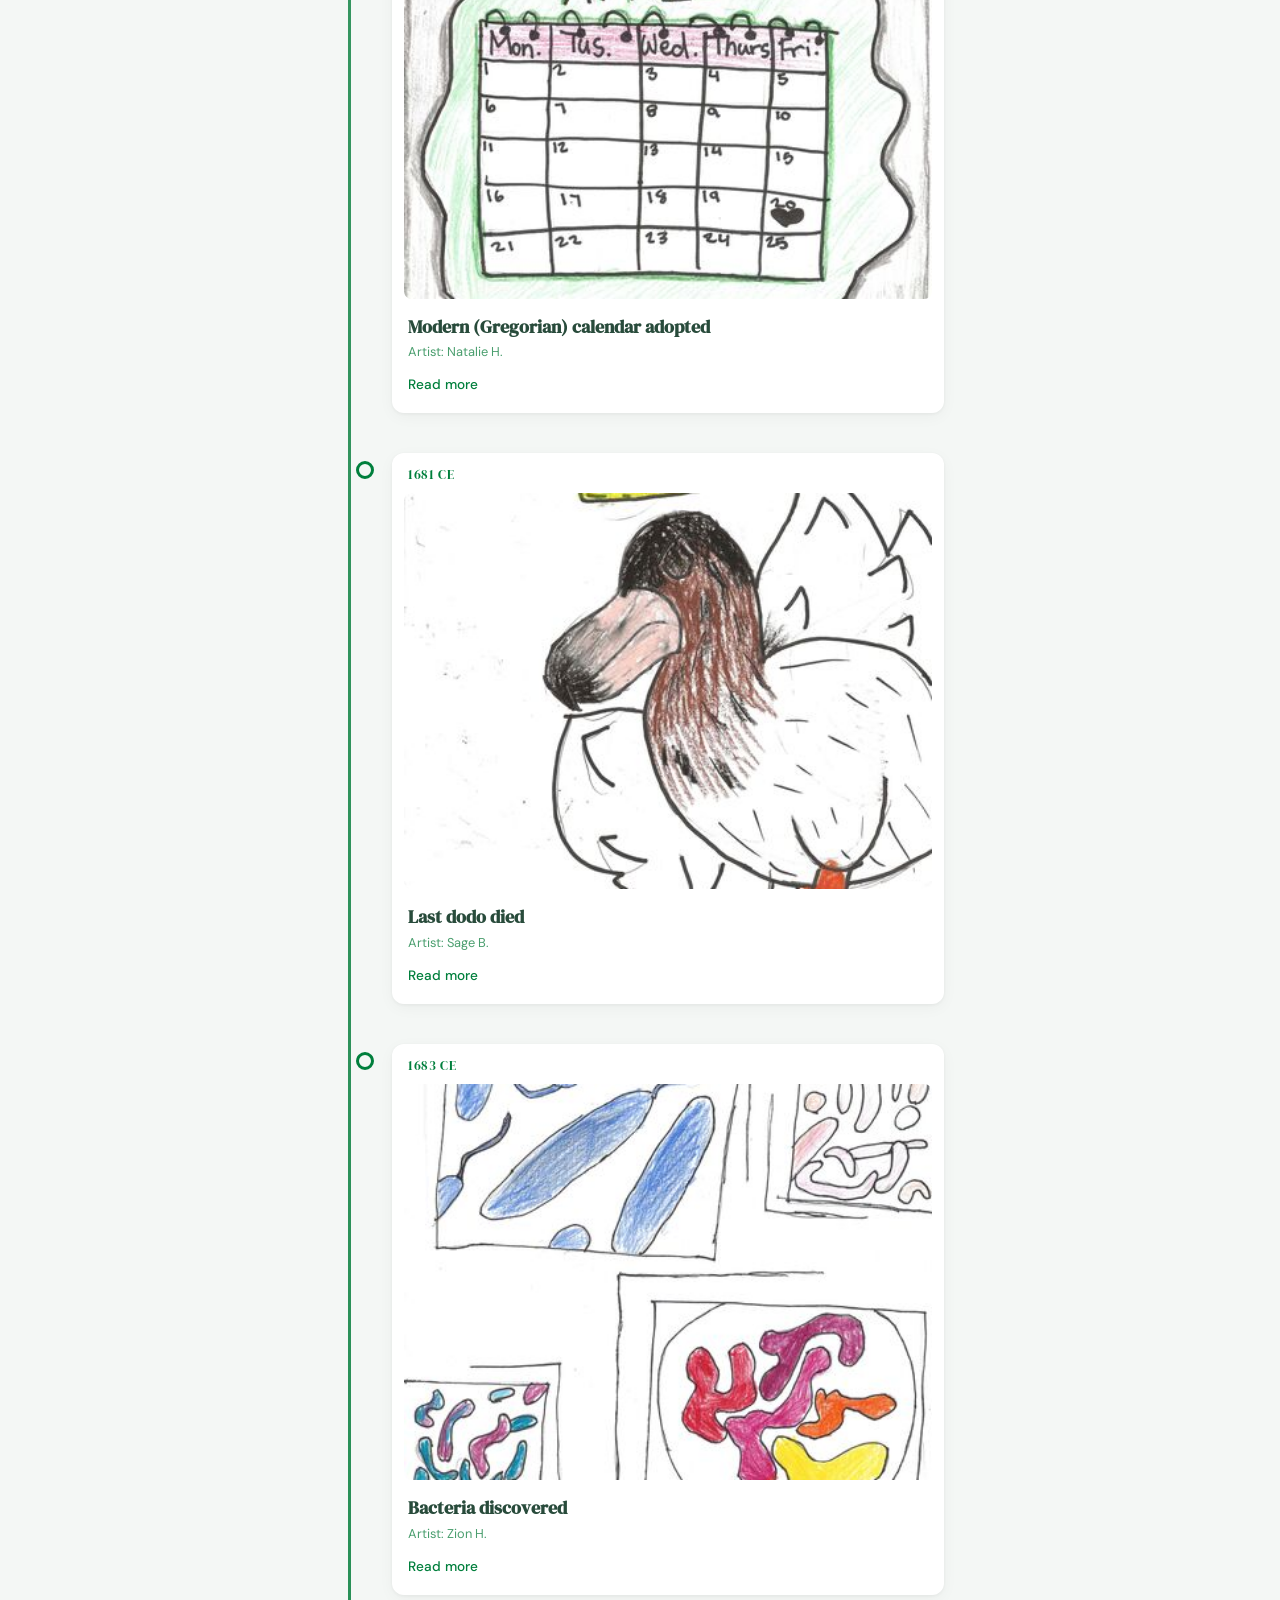
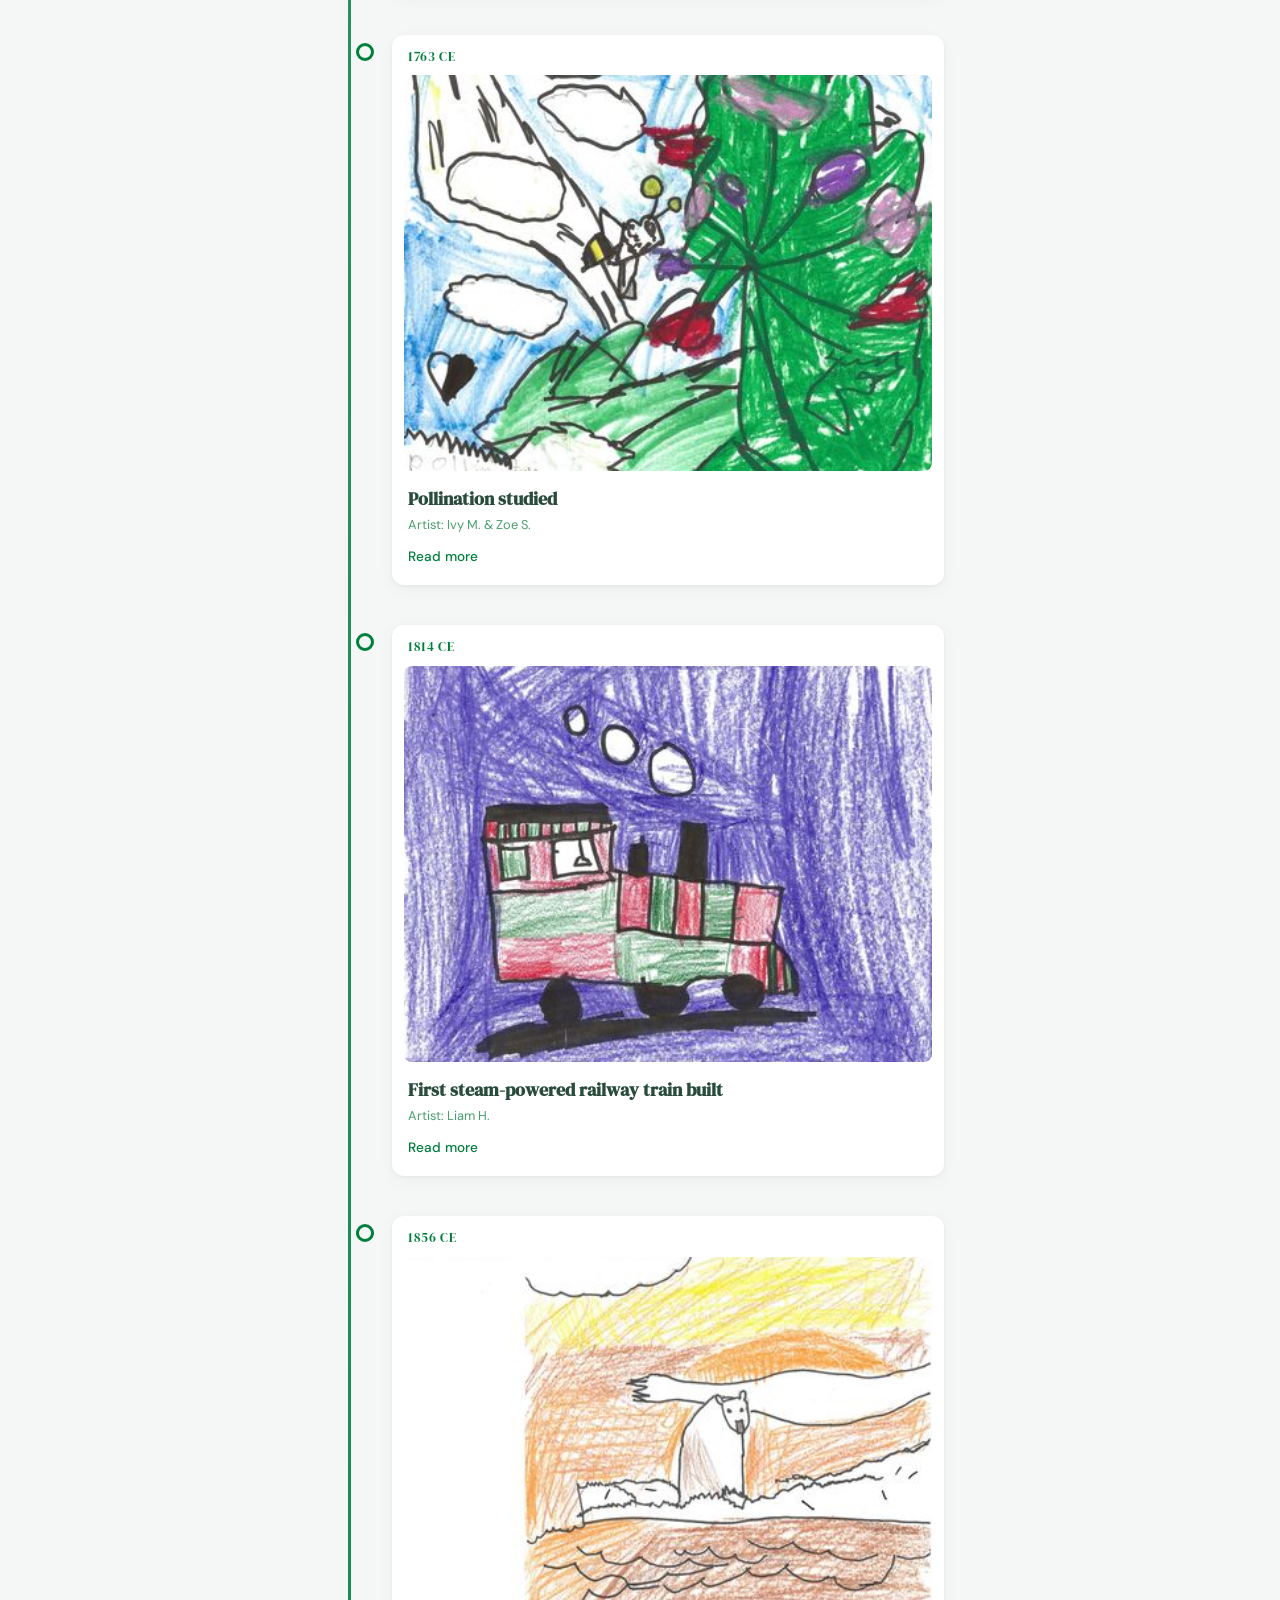
==== commit 5b191688: "Swap pollination image to original (25) close-up version Co-authored-by: Shelley <shelley@exe.dev>" ====
--- a/site/index.html
+++ b/site/index.html
@@ -5,7 +5,7 @@
   <meta name="viewport" content="width=device-width, initial-scale=1.0">
   <title>Medfield Timeline</title>
   <meta name="description" content="A walk through the history of everything — artwork by Medfield students on a fence.">
-  <link rel="stylesheet" href="style.css?v=20260404d">
+  <link rel="stylesheet" href="style.css?v=20260404e">
   <link rel="preconnect" href="https://fonts.googleapis.com">
   <link rel="preconnect" href="https://fonts.gstatic.com" crossorigin>
   <link href="https://fonts.googleapis.com/css2?family=DM+Sans:wght@400;500;700&family=DM+Serif+Display&family=Noto+Sans+Devanagari:wght@400;500;700&display=swap" rel="stylesheet">
@@ -35,6 +35,6 @@
     <p>Artwork by students of Medfield, Baltimore</p>
   </footer>
 
-  <script src="app.js?v=20260404d"></script>
+  <script src="app.js?v=20260404e"></script>
 </body>
 </html>
